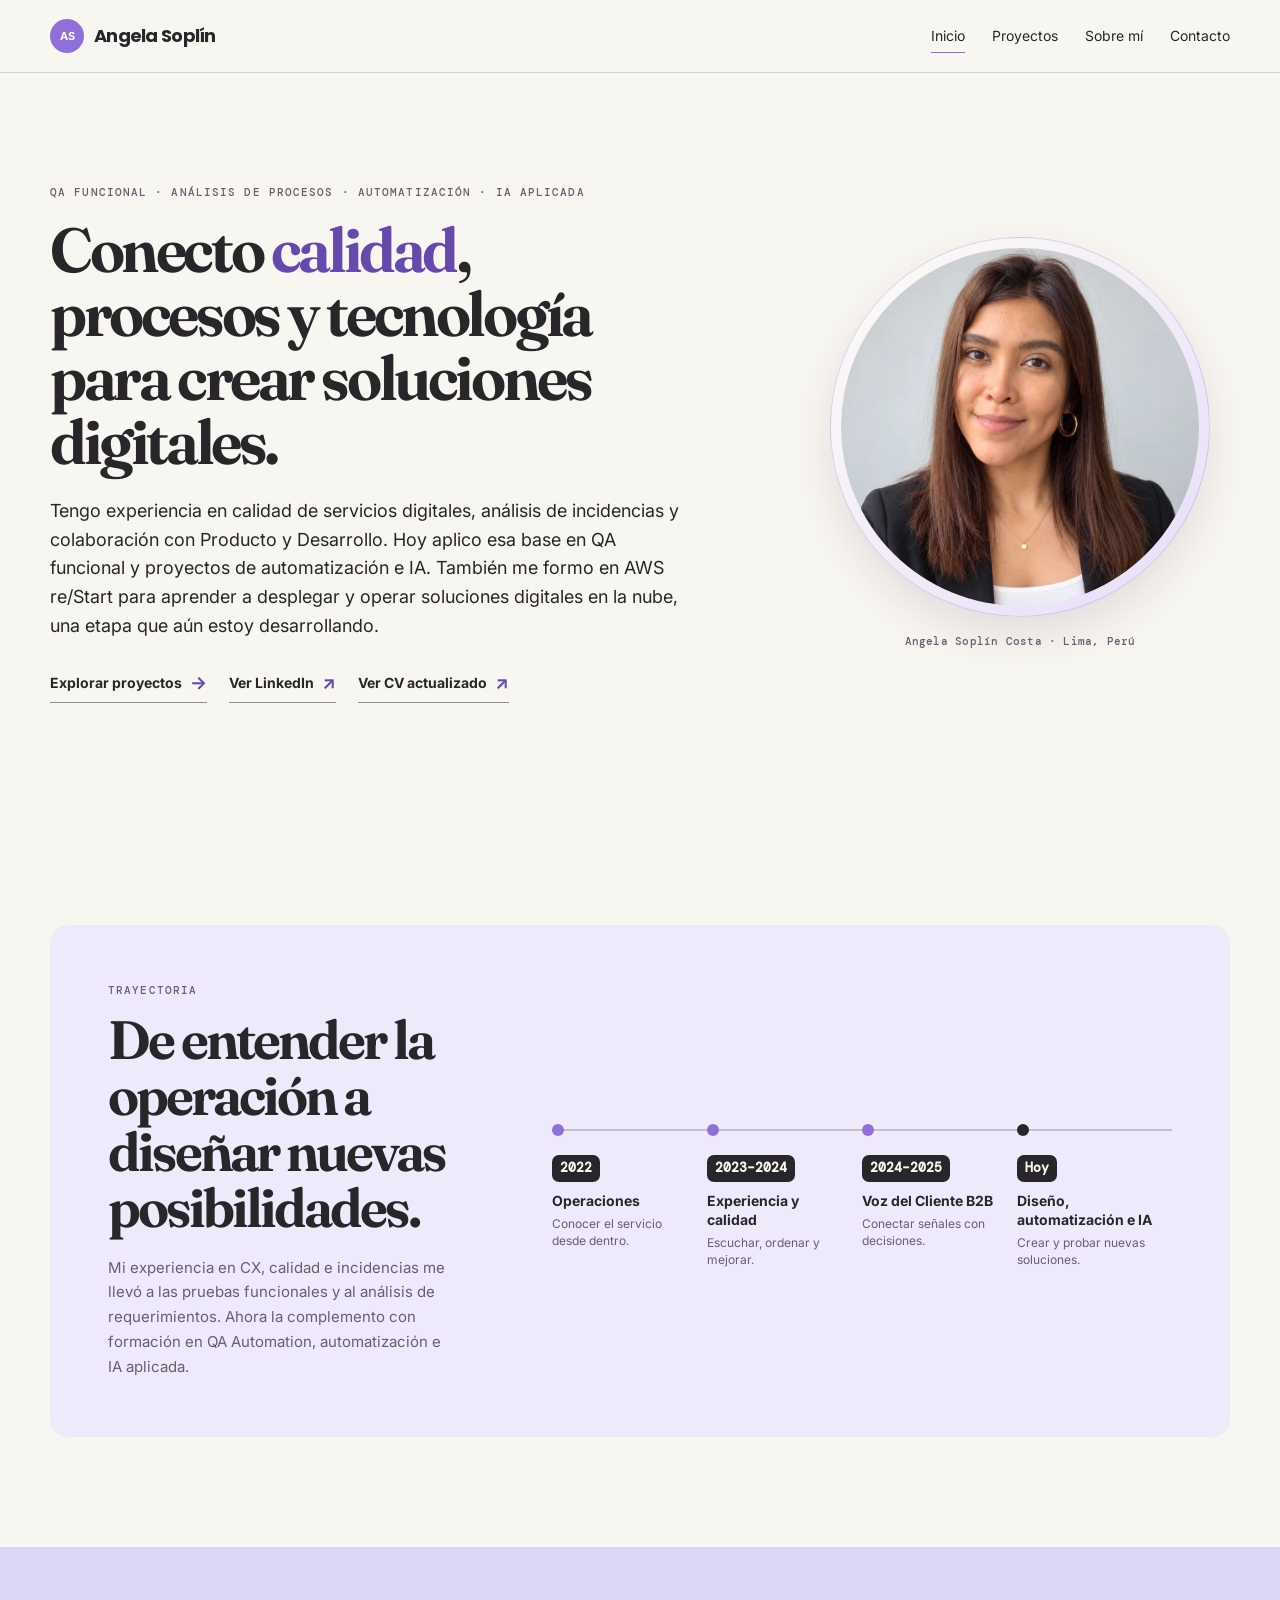
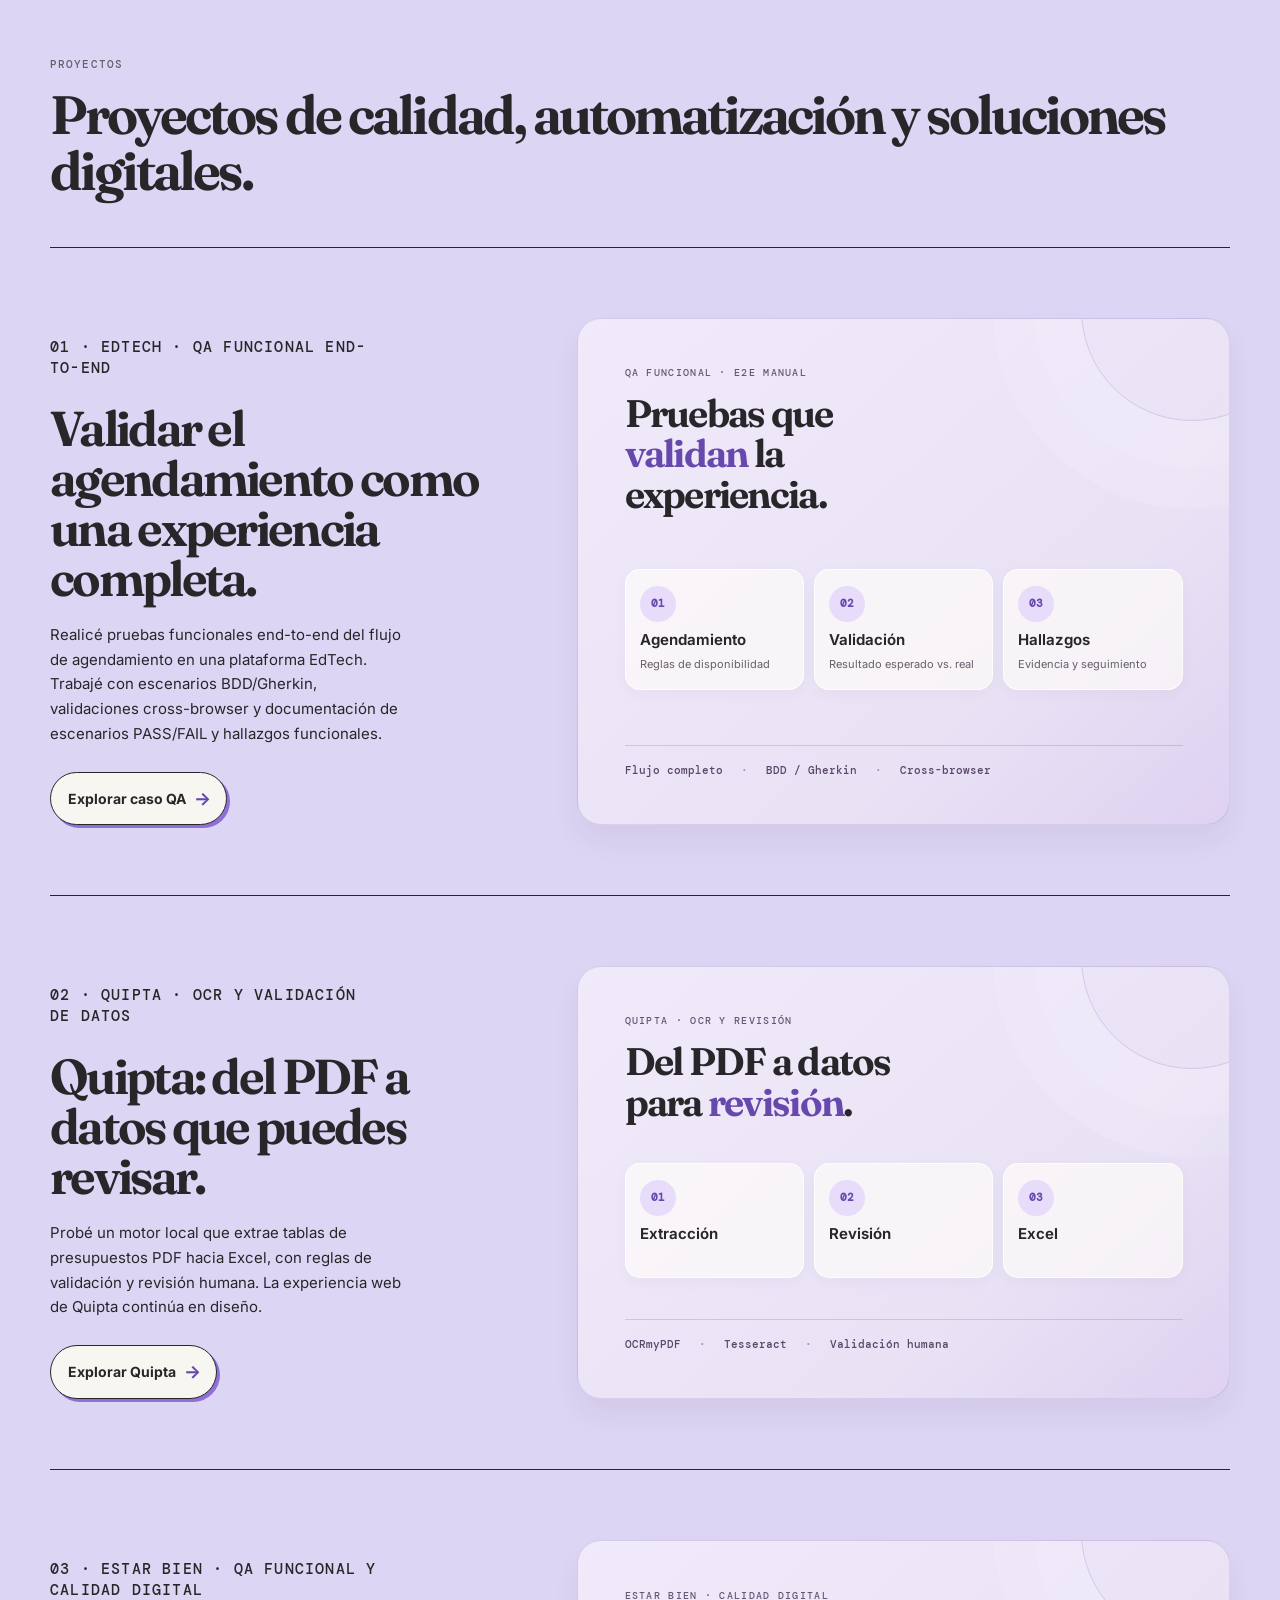
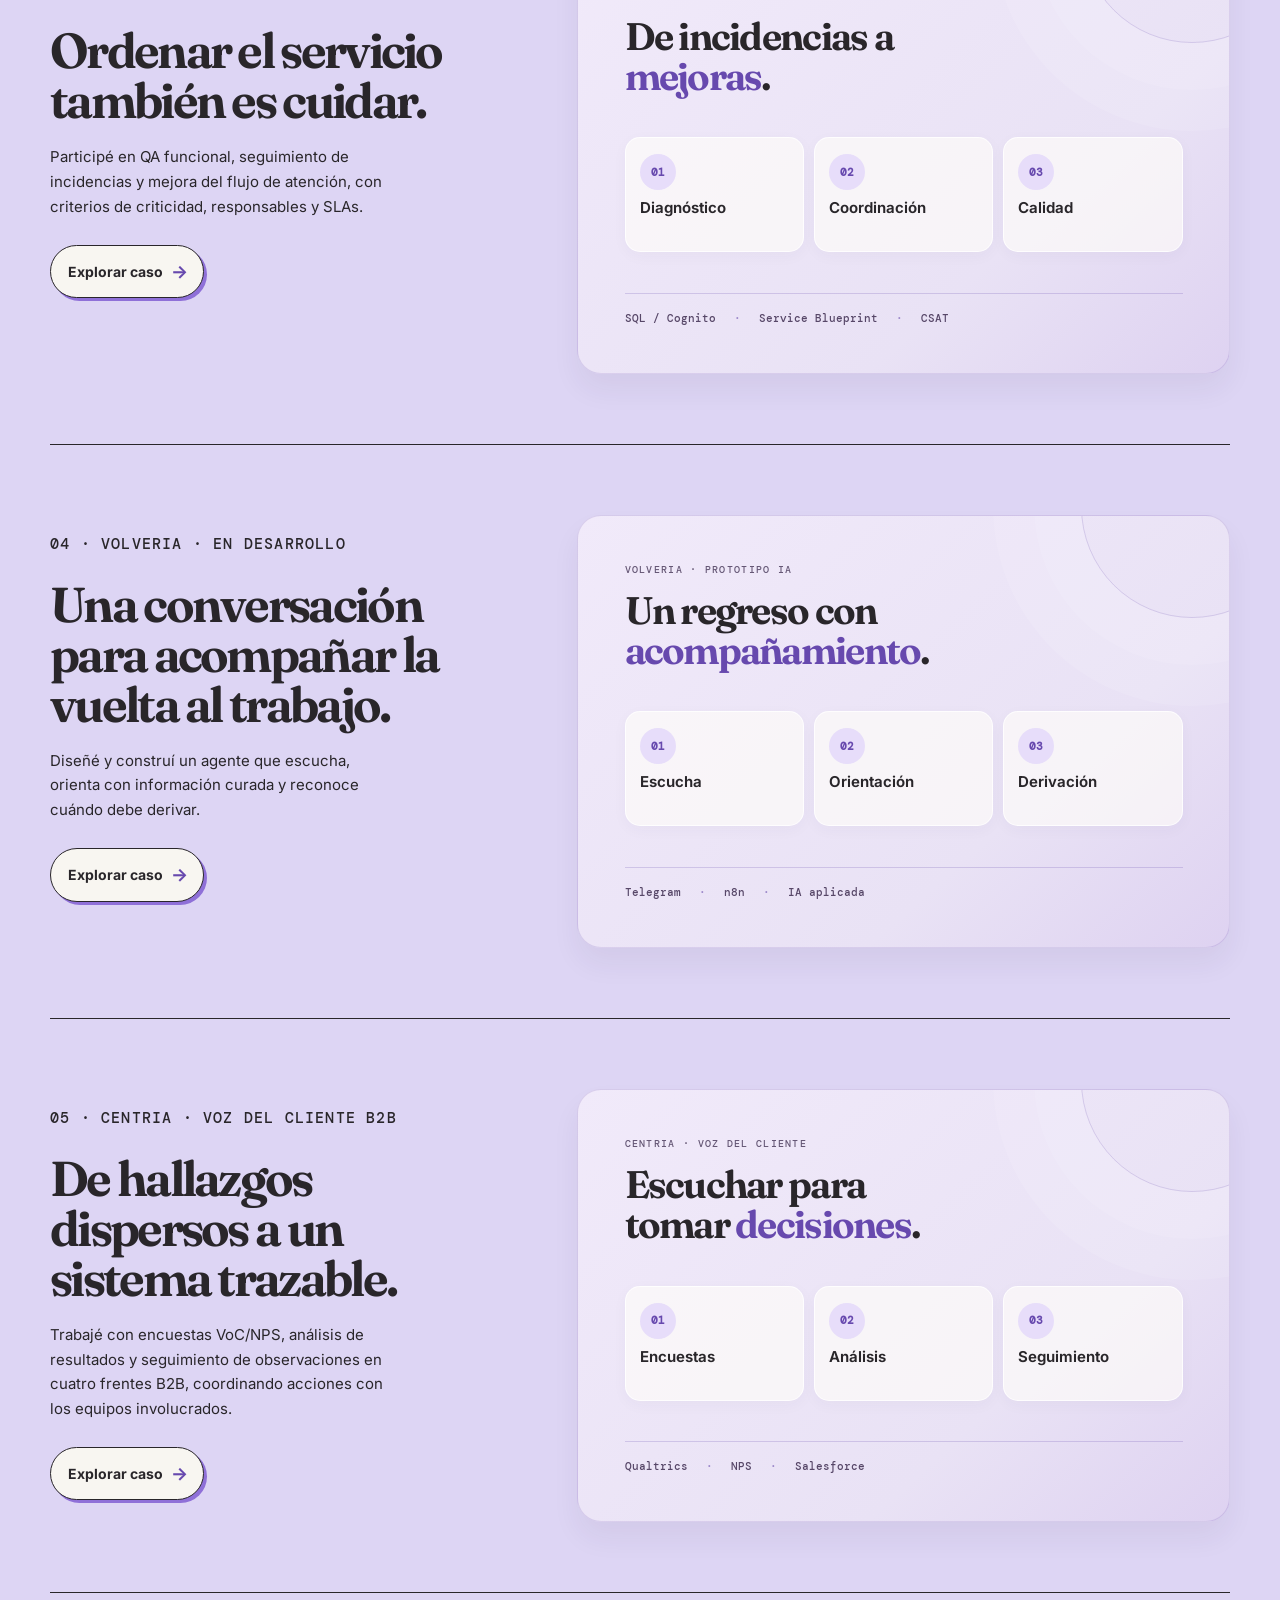
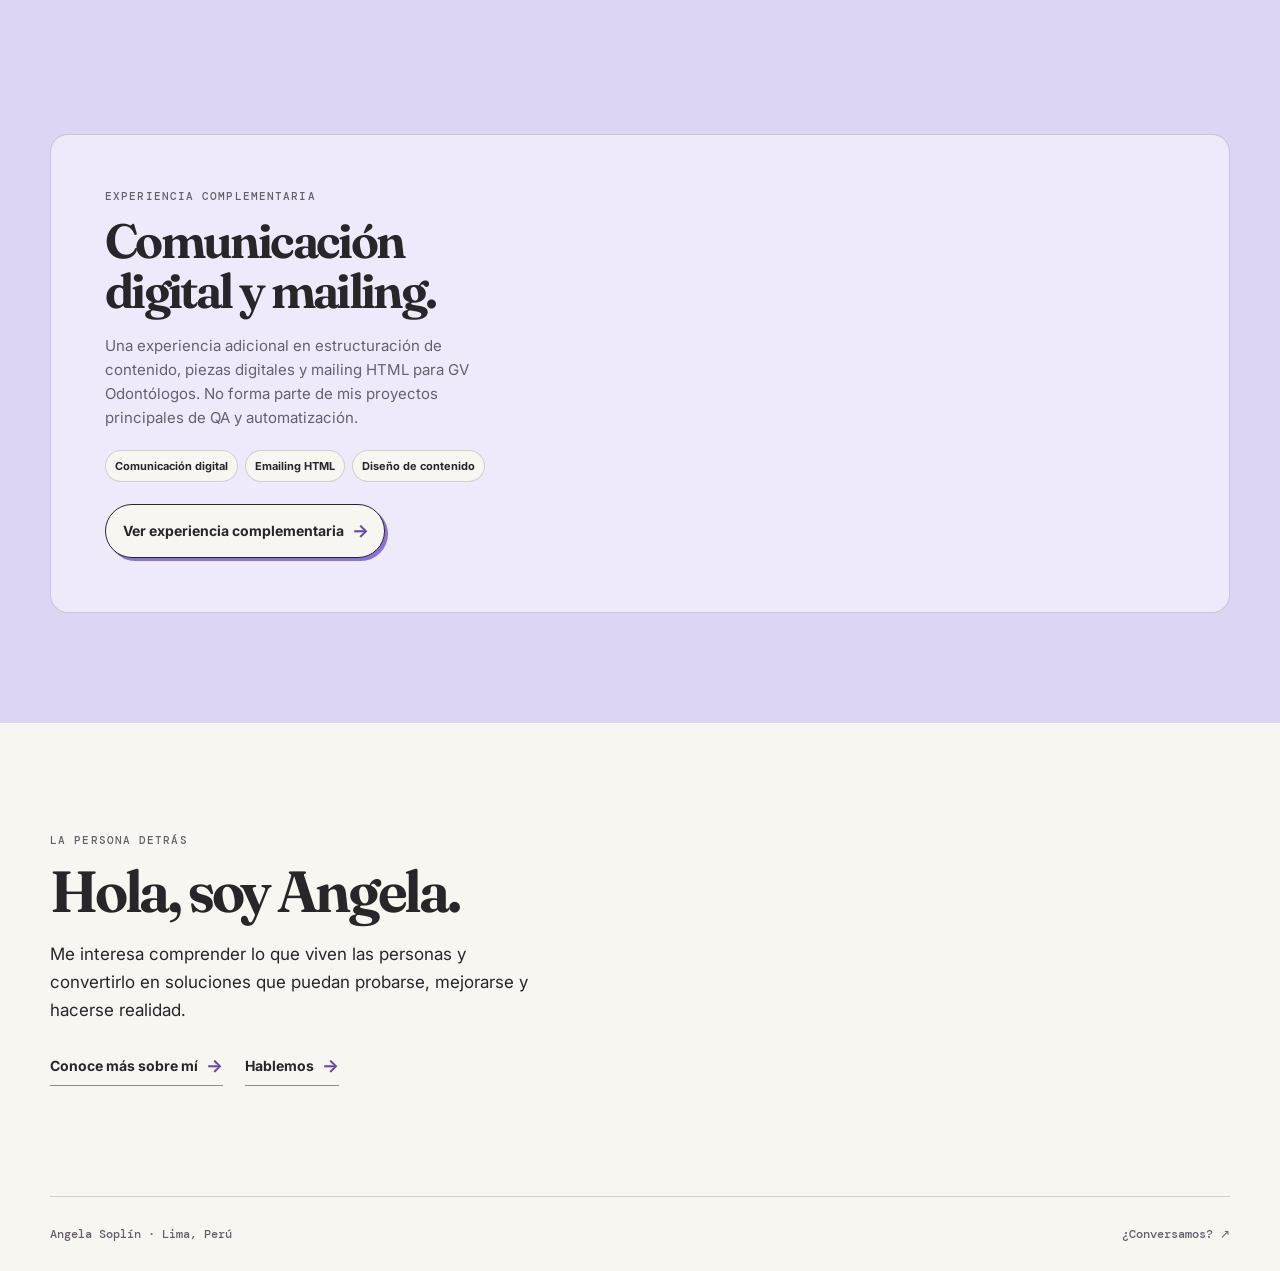
==== index.html @ 7308dd51 "Usar retrato aprobado en index.html" ====
<!doctype html>
<html lang="es">
  <head>
    <meta charset="utf-8" />
    <meta name="viewport" content="width=device-width, initial-scale=1" />
    <title>Angela Soplín — QA funcional, análisis y soluciones digitales</title>
    <meta
      name="description"
      content="Portafolio de Angela Soplín: QA funcional E2E, análisis de incidencias, automatización de procesos y proyectos de IA aplicada. Casos EdTech, OCR y calidad digital."
    />
    <link rel="icon" href="assets/favicon.svg" type="image/svg+xml" />
    <link rel="preconnect" href="https://fonts.googleapis.com" />
    <link rel="preconnect" href="https://fonts.gstatic.com" crossorigin />
    <link
      href="https://fonts.googleapis.com/css2?family=DM+Mono:wght@400;500&family=Fraunces:opsz,wght@9..144,600;9..144,700&family=Inter:wght@400;500;600;700&family=Poppins:wght@600;700&display=swap"
      rel="stylesheet"
    />
    <link rel="stylesheet" href="css/styles.css" />
  </head>
  <body>
    <a class="skip-link" href="#contenido">Saltar al contenido</a>

    <header class="site-header">
      <nav class="nav shell" aria-label="Navegación principal">
        <a class="brand" href="index.html" aria-label="Angela Soplín, inicio"
          ><i aria-hidden="true">AS</i>Angela Soplín</a
        >
        <div class="nav-links">
          <a class="active" href="index.html" aria-current="page">Inicio</a>
          <a href="#proyectos">Proyectos</a>
          <a href="sobre-mi.html">Sobre mí</a>
          <a href="contacto.html">Contacto</a>
        </div>
      </nav>
    </header>

    <main id="contenido">
      <section class="home-hero shell">
        <div>
          <p class="eyebrow">
            QA funcional · Análisis de procesos · Automatización · IA aplicada
          </p>
          <h1>
            Conecto <em>calidad</em>, procesos y tecnología para crear soluciones digitales.
          </h1>
          <p class="hero-copy">
            Tengo experiencia en calidad de servicios digitales, análisis de incidencias y colaboración con Producto y Desarrollo. Hoy aplico esa base en QA funcional y proyectos de automatización e IA. También me formo en AWS re/Start para aprender a desplegar y operar soluciones digitales en la nube, una etapa que aún estoy desarrollando.
          </p>
          <div class="hero-actions">
            <a class="editorial-link" href="#proyectos"
              >Explorar proyectos <span aria-hidden="true">→</span></a
            >
            <a
              class="editorial-link"
              href="https://www.linkedin.com/in/angela-soplin-costa/"
              target="_blank"
              rel="noopener"
              >Ver LinkedIn <span aria-hidden="true">↗</span></a>
            <a class="editorial-link" href="cv.html">Ver CV actualizado <span aria-hidden="true">↗</span></a
            >
          </div>
        </div>

        <aside class="home-portrait" aria-label="Retrato profesional de Angela">
          <div class="home-portrait-frame">
            <img src="assets/angela-home.webp" alt="Retrato profesional de Angela Soplín Costa" width="380" height="380" loading="eager" />
          </div>
          <span class="home-portrait-caption">Angela Soplín Costa · Lima, Perú</span>
        </aside>
      </section>

      <section class="trajectory" aria-labelledby="trayectoria-titulo">
        <div class="trajectory-panel shell">
          <div class="trajectory-copy">
            <p class="eyebrow">Trayectoria</p>
            <h2 class="section-title" id="trayectoria-titulo">
              De entender la operación a diseñar nuevas posibilidades.
            </h2>
            <p>
              Mi experiencia en CX, calidad e incidencias me llevó a las pruebas funcionales y al análisis de requerimientos. Ahora la complemento con formación en QA Automation, automatización e IA aplicada.
            </p>
          </div>

          <div class="timeline" aria-label="Evolución profesional de Angela">
            <div class="timeline-step">
              <b>2022</b><span>Operaciones</span
              ><small>Conocer el servicio desde dentro.</small>
            </div>
            <div class="timeline-step">
              <b>2023–2024</b><span>Experiencia y calidad</span
              ><small>Escuchar, ordenar y mejorar.</small>
            </div>
            <div class="timeline-step">
              <b>2024–2025</b><span>Voz del Cliente B2B</span
              ><small>Conectar señales con decisiones.</small>
            </div>
            <div class="timeline-step">
              <b>Hoy</b><span>Diseño, automatización e IA</span
              ><small>Crear y probar nuevas soluciones.</small>
            </div>
          </div>
        </div>
      </section>

      <section
        class="projects"
        id="proyectos"
        aria-labelledby="proyectos-titulo"
      >
        <div class="shell">
          <div class="projects-heading">
            <div>
              <p class="eyebrow">Proyectos</p>
              <h2 class="section-title" id="proyectos-titulo">
                Proyectos de calidad, automatización y soluciones digitales.
              </h2>
            </div>
          </div>

          <div class="project-list">
            <article class="project-chapter">
              <div class="project-copy">
                <p class="project-index">01 · EdTech · QA funcional end-to-end</p>
                <h3>Validar el agendamiento como una experiencia completa.</h3>
                <p>
                  Realicé pruebas funcionales end-to-end del flujo de agendamiento
                  en una plataforma EdTech. Trabajé con escenarios BDD/Gherkin,
                  validaciones cross-browser y documentación de escenarios
                  PASS/FAIL y hallazgos funcionales.
                </p>
                <a class="editorial-link case-cta" href="edtech-qa.html"
                  >Explorar caso QA <span aria-hidden="true">→</span></a
                >
              </div>
              <div class="project-visual qa-editorial" aria-label="Resumen del caso de pruebas funcionales manuales de agendamiento">
                <div class="qa-editorial-head"><span class="qa-editorial-kicker">QA FUNCIONAL · E2E MANUAL</span><h4>Pruebas que <em>validan</em> la experiencia.</h4></div>
                <div class="qa-editorial-stages">
                  <div><span class="qa-stage-icon" aria-hidden="true">01</span><strong>Agendamiento</strong><small>Reglas de disponibilidad</small></div>
                  <div><span class="qa-stage-icon" aria-hidden="true">02</span><strong>Validación</strong><small>Resultado esperado vs. real</small></div>
                  <div><span class="qa-stage-icon" aria-hidden="true">03</span><strong>Hallazgos</strong><small>Evidencia y seguimiento</small></div>
                </div>
                <div class="qa-editorial-footer"><span>Flujo completo</span><span>BDD / Gherkin</span><span>Cross-browser</span></div>
              </div>
            </article>
            <article class="project-chapter">
              <div class="project-copy">
                <p class="project-index">
                  02 · Quipta · OCR y validación de datos
                </p>
                <h3>Quipta: del PDF a datos que puedes revisar.</h3>
                <p>
                  Probé un motor local que extrae tablas de presupuestos PDF hacia Excel, con reglas de validación y revisión humana. La experiencia web de Quipta continúa en diseño.
                </p>
                <a class="editorial-link case-cta" href="ocr-presupuestos.html"
                  >Explorar Quipta <span aria-hidden="true">→</span></a
                >
              </div>
              <div class="project-visual qa-editorial brand-project-visual" aria-label="Resumen visual de quipta · ocr y revisión">
                <div class="qa-editorial-head"><span class="qa-editorial-kicker">QUIPTA · OCR Y REVISIÓN</span><h4>Del PDF a datos para <em>revisión</em>.</h4></div>
                <div class="qa-editorial-stages"><div><span class="qa-stage-icon" aria-hidden="true">01</span><strong>Extracción</strong></div><div><span class="qa-stage-icon" aria-hidden="true">02</span><strong>Revisión</strong></div><div><span class="qa-stage-icon" aria-hidden="true">03</span><strong>Excel</strong></div></div>
                <div class="qa-editorial-footer"><span>OCRmyPDF</span><span>Tesseract</span><span>Validación humana</span></div>
              </div>
            </article>

            <article class="project-chapter">
              <div class="project-copy">
                <p class="project-index">
                  03 · Estar Bien · QA funcional y calidad digital
                </p>
                <h3>Ordenar el servicio también es cuidar.</h3>
                <p>
                  Participé en QA funcional, seguimiento de incidencias y mejora del flujo de atención, con criterios de criticidad, responsables y SLAs.
                </p>
                <a class="editorial-link case-cta" href="estar-bien.html"
                  >Explorar caso <span aria-hidden="true">→</span></a
                >
              </div>
              <div class="project-visual qa-editorial brand-project-visual" aria-label="Resumen visual de estar bien · calidad digital">
                <div class="qa-editorial-head"><span class="qa-editorial-kicker">ESTAR BIEN · CALIDAD DIGITAL</span><h4>De incidencias a <em>mejoras</em>.</h4></div>
                <div class="qa-editorial-stages"><div><span class="qa-stage-icon" aria-hidden="true">01</span><strong>Diagnóstico</strong></div><div><span class="qa-stage-icon" aria-hidden="true">02</span><strong>Coordinación</strong></div><div><span class="qa-stage-icon" aria-hidden="true">03</span><strong>Calidad</strong></div></div>
                <div class="qa-editorial-footer"><span>SQL / Cognito</span><span>Service Blueprint</span><span>CSAT</span></div>
              </div>
            </article>

            <article class="project-chapter">
              <div class="project-copy">
                <p class="project-index">04 · VolverIA · En desarrollo</p>
                <h3>Una conversación para acompañar la vuelta al trabajo.</h3>
                <p>
                  Diseñé y construí un agente que escucha, orienta con
                  información curada y reconoce cuándo debe derivar.
                </p>
                <a class="editorial-link case-cta" href="volveria.html"
                  >Explorar caso <span aria-hidden="true">→</span></a
                >
              </div>
              <div class="project-visual qa-editorial brand-project-visual" aria-label="Resumen visual de volveria · prototipo ia">
                <div class="qa-editorial-head"><span class="qa-editorial-kicker">VOLVERIA · PROTOTIPO IA</span><h4>Un regreso con <em>acompañamiento</em>.</h4></div>
                <div class="qa-editorial-stages"><div><span class="qa-stage-icon" aria-hidden="true">01</span><strong>Escucha</strong></div><div><span class="qa-stage-icon" aria-hidden="true">02</span><strong>Orientación</strong></div><div><span class="qa-stage-icon" aria-hidden="true">03</span><strong>Derivación</strong></div></div>
                <div class="qa-editorial-footer"><span>Telegram</span><span>n8n</span><span>IA aplicada</span></div>
              </div>
            </article>

            <article class="project-chapter">
              <div class="project-copy">
                <p class="project-index">05 · Centria · Voz del Cliente B2B</p>
                <h3>De hallazgos dispersos a un sistema trazable.</h3>
                <p>
                  Trabajé con encuestas VoC/NPS, análisis de resultados y seguimiento de observaciones en cuatro frentes B2B, coordinando acciones con los equipos involucrados.
                </p>
                <a class="editorial-link case-cta" href="centria.html"
                  >Explorar caso <span aria-hidden="true">→</span></a
                >
              </div>
              <div class="project-visual qa-editorial brand-project-visual" aria-label="Resumen visual de centria · voz del cliente">
                <div class="qa-editorial-head"><span class="qa-editorial-kicker">CENTRIA · VOZ DEL CLIENTE</span><h4>Escuchar para tomar <em>decisiones</em>.</h4></div>
                <div class="qa-editorial-stages"><div><span class="qa-stage-icon" aria-hidden="true">01</span><strong>Encuestas</strong></div><div><span class="qa-stage-icon" aria-hidden="true">02</span><strong>Análisis</strong></div><div><span class="qa-stage-icon" aria-hidden="true">03</span><strong>Seguimiento</strong></div></div>
                <div class="qa-editorial-footer"><span>Qualtrics</span><span>NPS</span><span>Salesforce</span></div>
              </div>
            </article>
          </div>

          <section class="selected-work" aria-labelledby="piezas-titulo">
            <div class="selected-work-copy">
              <p class="eyebrow">Experiencia complementaria</p>
              <h2 class="section-title" id="piezas-titulo">Comunicación digital y mailing.</h2>
              <p>Una experiencia adicional en estructuración de contenido, piezas digitales y mailing HTML para GV Odontólogos. No forma parte de mis proyectos principales de QA y automatización.</p>
              <div class="selected-work-meta">
                <span>Comunicación digital</span><span>Emailing HTML</span><span>Diseño de contenido</span>
              </div>
              <a class="editorial-link case-cta" href="gv-odontologos.html">Ver experiencia complementaria <span aria-hidden="true">→</span></a>
            </div>
          </section>
        </div>
      </section>

      <section class="meet" aria-labelledby="conocer-titulo">
        <div class="meet-inner shell">
          <div>
            <p class="eyebrow">La persona detrás</p>
            <h2 id="conocer-titulo">Hola, soy Angela.</h2>
            <p class="meet-copy">
              Me interesa comprender lo que viven las personas y convertirlo en
              soluciones que puedan probarse, mejorarse y hacerse realidad.
            </p>
            <div class="meet-actions">
              <a class="editorial-link" href="sobre-mi.html"
                >Conoce más sobre mí <span aria-hidden="true">→</span></a
              >
              <a class="editorial-link" href="contacto.html"
                >Hablemos <span aria-hidden="true">→</span></a
              >
            </div>
          </div>
          
        </div>
      </section>
    </main>

    <footer class="home-footer shell">
      <p>Angela Soplín · Lima, Perú</p>
      <a href="contacto.html">¿Conversamos? ↗</a>
    </footer>
  </body>
</html>
---- css/styles.css ----
:root {
  --cream: #f8f6f1;
  --cream-deep: #eee9df;
  --lilac: #ddd5f4;
  --lilac-light: #eeeafb;
  --purple: #8f70d8;
  --purple-dark: #6749ae;
  --charcoal: #29262a;
  --muted: #675f6c;
  --line: rgba(41, 38, 42, 0.18);
  --white: #fffdf9;
  --max: 1180px;
  --radius: 18px;
}

* {
  box-sizing: border-box;
}
html {
  scroll-behavior: smooth;
}
body {
  margin: 0;
  background: var(--cream);
  color: var(--charcoal);
  font:
    16px/1.65 Inter,
    Arial,
    sans-serif;
  text-rendering: optimizeLegibility;
}
img,
svg {
  display: block;
  max-width: 100%;
}
a {
  color: inherit;
  text-decoration: none;
}
p {
  text-wrap: pretty;
}
.shell {
  width: min(var(--max), calc(100% - 48px));
  margin-inline: auto;
}
.skip-link {
  position: fixed;
  z-index: 100;
  top: 12px;
  left: 12px;
  padding: 10px 14px;
  border-radius: 10px;
  background: var(--charcoal);
  color: var(--cream);
  transform: translateY(-160%);
}
.skip-link:focus {
  transform: translateY(0);
}

.site-header {
  position: sticky;
  z-index: 30;
  top: 0;
  border-bottom: 1px solid var(--line);
  background: rgba(248, 246, 241, 0.92);
  backdrop-filter: blur(14px);
}
.nav {
  min-height: 72px;
  display: flex;
  align-items: center;
  justify-content: space-between;
  gap: 28px;
}
.brand {
  display: inline-flex;
  align-items: center;
  flex: 0 0 auto;
  font:
    700 18px/1 Poppins,
    sans-serif;
  letter-spacing: -0.04em;
}
.brand i {
  width: 34px;
  height: 34px;
  display: inline-grid;
  place-items: center;
  margin-right: 10px;
  border-radius: 50%;
  background: var(--purple);
  color: white;
  font:
    700 11px/1 Inter,
    sans-serif;
  font-style: normal;
  letter-spacing: 0;
}
.nav-links {
  display: flex;
  align-items: center;
  gap: 27px;
  font-size: 14px;
  white-space: nowrap;
}
.nav-links a {
  position: relative;
  padding-block: 5px;
}
.nav-links a::after {
  content: "";
  position: absolute;
  right: 0;
  bottom: 0;
  left: 0;
  height: 1px;
  background: var(--purple);
  transform: scaleX(0);
  transition: transform 180ms ease;
}
.nav-links a:hover::after,
.nav-links .active::after {
  transform: scaleX(1);
}

.eyebrow,
.mono-label {
  margin: 0;
  color: var(--muted);
  font:
    500 11px/1.4 "DM Mono",
    monospace;
  letter-spacing: 0.1em;
  text-transform: uppercase;
}
.editorial-link {
  width: max-content;
  display: inline-flex;
  align-items: center;
  gap: 8px;
  padding-bottom: 4px;
  border-bottom: 1px solid rgba(41, 38, 42, 0.5);
  font-size: 14px;
  font-weight: 700;
  transition: border-color 180ms ease;
}
.editorial-link span {
  color: var(--purple-dark);
  font-size: 18px;
  transition: transform 180ms ease;
}
.editorial-link:hover,
.editorial-link:focus-visible {
  border-color: var(--purple);
}
.editorial-link:hover span,
.editorial-link:focus-visible span {
  transform: translateX(4px);
}
.case-cta {
  min-height: 44px;
  padding: 11px 15px 11px 17px;
  border: 1px solid var(--charcoal);
  border-radius: 999px;
  background: var(--cream);
  box-shadow: 3px 3px 0 var(--purple);
  color: var(--charcoal);
  text-decoration: none;
  transition:
    background 180ms ease,
    color 180ms ease,
    box-shadow 180ms ease,
    transform 180ms ease;
}
.case-cta:hover,
.case-cta:focus-visible {
  border-color: var(--charcoal);
  background: var(--charcoal);
  color: var(--cream);
  box-shadow: 0 0 0 var(--purple);
  transform: translate(3px, 3px);
}
.case-cta:hover span,
.case-cta:focus-visible span {
  color: var(--lilac);
}

/* Home */
.home-hero {
  min-height: 680px;
  display: grid;
  grid-template-columns: minmax(0, 1.15fr) minmax(300px, 0.72fr);
  align-items: center;
  gap: clamp(42px, 7vw, 92px);
  padding-block: clamp(62px, 9vw, 112px);
}
.home-hero h1,
.section-title,
.meet h2,
.page-title,
.case-hero h1 {
  margin: 0;
  font-family: Fraunces, Georgia, serif;
  font-weight: 650;
  letter-spacing: -0.055em;
}
.home-hero h1 {
  max-width: 15ch;
  margin-top: 18px;
  font-size: clamp(40px, 5vw, 62px);
  line-height: 1.03;
}
.home-hero h1 em {
  color: var(--purple-dark);
  font-style: normal;
}
.hero-copy {
  max-width: 58ch;
  margin: 23px 0 27px;
  font-size: clamp(16px, 1.6vw, 18px);
  line-height: 1.6;
}
.hero-actions,
.meet-actions {
  display: flex;
  flex-wrap: wrap;
  gap: 22px;
}
.hero-guide {
  position: relative;
  min-height: 390px;
  display: grid;
  align-content: end;
  justify-items: center;
  padding: 28px 24px 20px;
  background: transparent;
  overflow: visible;
}
.hero-guide video,
.guide-poster {
  width: min(100%, 330px);
  aspect-ratio: 1;
  object-fit: contain;
  filter: drop-shadow(0 16px 20px rgba(41, 38, 42, 0.12));
}
.guide-poster {
  display: none;
}
.guide-bubble {
  position: absolute;
  z-index: 2;
  top: 24px;
  right: 22px;
  max-width: 210px;
  padding: 14px 17px;
  border-radius: 16px 16px 5px 16px;
  border: 1px solid rgba(103, 73, 174, 0.16);
  background: var(--lilac-light);
  box-shadow: 0 10px 24px rgba(41, 38, 42, 0.1);
}
.guide-bubble span,
.guide-bubble strong {
  display: block;
}
.guide-bubble span {
  margin-bottom: 5px;
  color: var(--muted);
  font:
    500 9px/1.4 "DM Mono",
    monospace;
  letter-spacing: 0.05em;
  text-transform: uppercase;
}
.guide-bubble strong {
  font:
    650 20px/1.15 Fraunces,
    Georgia,
    serif;
  letter-spacing: -0.03em;
}
.hero-guide small {
  position: relative;
  z-index: 2;
  margin-top: -12px;
  color: var(--muted);
  font:
    500 10px/1.4 "DM Mono",
    monospace;
}

.trajectory {
  padding-block: clamp(70px, 9vw, 110px);
}
.trajectory-panel {
  display: grid;
  grid-template-columns: 0.8fr 1.4fr;
  gap: clamp(42px, 7vw, 92px);
  padding: clamp(32px, 5vw, 58px);
  border-radius: var(--radius);
  background: var(--lilac-light);
}
.section-title {
  margin-top: 14px;
  font-size: clamp(35px, 4.5vw, 54px);
  line-height: 1.04;
}
.trajectory-copy p:last-child {
  max-width: 44ch;
  margin: 19px 0 0;
  color: var(--muted);
  font-size: 15px;
}
.timeline {
  align-self: center;
  display: grid;
  grid-template-columns: repeat(4, 1fr);
  padding-top: 36px;
}
.timeline-step {
  position: relative;
  min-height: 112px;
  padding: 24px 14px 0 0;
  border-top: 2px solid rgba(41, 38, 42, 0.22);
}
.timeline-step::before {
  content: "";
  position: absolute;
  top: -7px;
  left: 0;
  width: 12px;
  height: 12px;
  border-radius: 50%;
  background: var(--purple);
}
.timeline-step:last-child::before {
  background: var(--charcoal);
}
.timeline-step b,
.timeline-step span,
.timeline-step small {
  display: block;
}
.timeline-step b {
  width: max-content;
  padding: 5px 8px;
  border-radius: 7px;
  background: var(--charcoal);
  color: var(--cream);
  font:
    600 13px/1.3 "DM Mono",
    monospace;
}
.timeline-step span {
  max-width: 17ch;
  margin-top: 10px;
  font-size: 14px;
  font-weight: 700;
  line-height: 1.35;
}
.timeline-step small {
  max-width: 18ch;
  margin-top: 5px;
  color: var(--muted);
  font-size: 12px;
  line-height: 1.4;
}

.projects {
  padding-block: clamp(76px, 9vw, 110px);
  background: var(--lilac);
}
.projects-heading {
  margin-bottom: 48px;
}
.project-list {
  border-top: 1px solid var(--charcoal);
}
.project-chapter {
  display: grid;
  grid-template-columns: minmax(0, 0.82fr) minmax(360px, 1.18fr);
  gap: clamp(36px, 6vw, 74px);
  padding-block: clamp(42px, 6vw, 70px);
  border-bottom: 1px solid var(--charcoal);
}
.project-index {
  margin-bottom: 24px;
  font:
    500 11px/1.4 "DM Mono",
    monospace;
  letter-spacing: 0.08em;
  text-transform: uppercase;
}
.project-copy h3 {
  max-width: 16ch;
  margin: 0;
  font:
    650 clamp(32px, 4vw, 49px) / 1.02 Fraunces,
    Georgia,
    serif;
  letter-spacing: -0.055em;
}
.project-copy > p {
  max-width: 39ch;
  margin: 19px 0 25px;
  font-size: 15px;
}
.project-visual {
  min-height: 310px;
  display: flex;
  flex-direction: column;
  justify-content: center;
  padding: clamp(24px, 4vw, 42px);
  border: 1px solid rgba(41, 38, 42, 0.3);
  border-radius: var(--radius);
  background: rgba(248, 246, 241, 0.35);
  overflow: hidden;
}
.selected-work {
  display: grid;
  grid-template-columns: minmax(0, 0.85fr) minmax(0, 1.15fr);
  align-items: center;
  gap: clamp(32px, 6vw, 78px);
  margin-top: clamp(72px, 11vw, 142px);
  padding: clamp(28px, 5vw, 54px);
  border: 1px solid var(--line);
  border-radius: var(--radius);
  background: var(--lilac-light);
}
.selected-work-copy .section-title {
  max-width: 14ch;
  margin: 12px 0 18px;
  font-size: clamp(31px, 4vw, 48px);
  line-height: 1.04;
}
.selected-work-copy > p:not(.eyebrow) {
  max-width: 43ch;
  margin: 0;
  color: var(--muted);
  font-size: 15px;
  line-height: 1.6;
}
.selected-work-meta {
  display: flex;
  flex-wrap: wrap;
  gap: 7px;
  margin-top: 20px;
}
.selected-work-meta span {
  padding: 6px 9px;
  border: 1px solid rgba(41, 38, 42, 0.18);
  border-radius: 999px;
  background: var(--cream);
  font-size: 11px;
  font-weight: 700;
}
.selected-work-copy .selected-work-note {
  margin-top: 18px;
  color: var(--charcoal);
  font-size: 12px;
  font-weight: 650;
}
.selected-work-copy .case-cta {
  margin-top: 22px;
}
.campaign-visuals {
  display: flex;
  align-items: end;
  justify-content: center;
  gap: clamp(12px, 2vw, 28px);
}
.campaign-piece {
  margin: 0;
}
.campaign-piece img {
  width: 100%;
  border: 5px solid var(--white);
  border-radius: 18px;
  box-shadow: 0 20px 42px rgba(41, 38, 42, 0.16);
}
.campaign-piece-story {
  width: min(39%, 250px);
  transform: rotate(-3deg) translateY(-12px);
}
.selected-work .campaign-piece-story {
  width: min(62%, 330px);
  transform: rotate(2.5deg);
}
.campaign-piece-email {
  width: min(35%, 228px);
  transform: rotate(3deg);
}
.campaign-piece figcaption {
  margin-top: 10px;
  color: var(--muted);
  font: 600 10px/1.2 "DM Mono", monospace;
  letter-spacing: 0.05em;
  text-align: center;
  text-transform: uppercase;
}
.visual-label {
  margin-bottom: 24px;
  color: var(--muted);
  font:
    500 10px/1.4 "DM Mono",
    monospace;
  letter-spacing: 0.08em;
  text-transform: uppercase;
}
.centria-preview {
  background: rgba(248, 246, 241, 0.5);
}
.matrix-preview {
  display: grid;
  gap: 17px;
}
.matrix-sheet {
  display: grid;
  grid-template-columns: repeat(4, 1fr);
  gap: 8px;
  padding: 22px;
  border-radius: 15px;
  background: var(--white);
  box-shadow: 0 14px 28px rgba(41, 38, 42, 0.12);
  transform: rotate(1.2deg);
}
.matrix-sheet b,
.matrix-sheet small {
  grid-column: 1 / -1;
}
.matrix-sheet b {
  font:
    650 20px/1.1 Fraunces,
    Georgia,
    serif;
}
.matrix-sheet small {
  margin-bottom: 8px;
  color: var(--muted);
  font:
    500 10px/1.4 "DM Mono",
    monospace;
}
.matrix-sheet span {
  height: 42px;
  border-radius: 9px;
  background: var(--lilac-light);
  border-top: 5px solid var(--purple-dark);
}
.matrix-sheet span:nth-of-type(2) {
  border-color: var(--purple);
}
.matrix-sheet span:nth-of-type(3) {
  border-color: #b8a7e6;
}
.matrix-sheet span:nth-of-type(4) {
  border-color: var(--charcoal);
}
.result-badges {
  display: flex;
  flex-wrap: wrap;
  gap: 10px;
}
.result-badges strong {
  padding: 9px 12px;
  border-radius: 10px;
  background: var(--charcoal);
  color: white;
  font-size: 11px;
  line-height: 1.35;
}
.result-badges strong:last-child {
  background: var(--purple-dark);
}
.result-badges b {
  margin-right: 4px;
  font-size: 15px;
}
.trace-flow {
  display: grid;
  grid-template-columns: repeat(4, 1fr);
  align-items: stretch;
}
.trace-flow div {
  position: relative;
  min-height: 112px;
  padding: 16px 24px 14px 14px;
  border: 1px solid var(--charcoal);
  border-right: 0;
  border-radius: 14px 0 0 14px;
  background: var(--cream);
  font-size: 12px;
  font-weight: 700;
  line-height: 1.35;
}
.trace-flow div::after {
  content: "→";
  position: absolute;
  z-index: 1;
  top: 42%;
  right: -10px;
  color: var(--purple-dark);
  font-size: 18px;
}
.trace-flow div:last-child {
  border-right: 1px solid var(--charcoal);
  border-radius: 0 14px 14px 0;
  background: var(--charcoal);
  color: var(--cream);
}
.trace-flow div:last-child::after {
  content: "";
}
.prototype-flow div {
  display: flex;
  flex-direction: column;
  gap: 7px;
  min-height: 158px;
  padding: 18px 26px 18px 18px;
}
.prototype-flow .flow-icon {
  display: grid;
  width: 28px;
  height: 28px;
  place-items: center;
  border-radius: 50%;
  background: var(--lilac);
  color: var(--charcoal);
  font: 700 9px/1 "DM Mono", monospace;
}
.prototype-flow strong {
  font-size: 16px;
  line-height: 1.1;
}
.prototype-flow small {
  max-width: 19ch;
  color: var(--muted);
  font-size: 11px;
  font-weight: 500;
  line-height: 1.4;
}
.prototype-flow div:last-child .flow-icon {
  background: var(--purple);
  color: var(--cream);
}
.prototype-flow div:last-child small {
  color: rgba(248, 246, 241, 0.75);
}
.before-after {
  display: grid;
  grid-template-columns: 1fr 54px 1fr;
  align-items: center;
  gap: 10px;
}
.process-card {
  min-height: 180px;
  padding: 20px;
  border-radius: 15px;
  background: var(--cream);
  color: var(--charcoal);
  transform: rotate(-1.2deg);
}
.process-card.after {
  background: var(--charcoal);
  color: var(--cream);
  transform: rotate(1.2deg);
}
.process-card b,
.process-card span {
  display: block;
}
.process-card b {
  margin-bottom: 14px;
  font:
    650 21px/1.1 Fraunces,
    Georgia,
    serif;
}
.process-card span {
  padding-block: 6px;
  border-bottom: 1px solid currentColor;
  font-size: 12px;
  opacity: 0.82;
}
.process-arrow {
  color: var(--purple-dark);
  font-size: 32px;
  text-align: center;
}
.service-preview .process-card {
  min-height: 225px;
}
.service-preview .process-card > small {
  display: block;
  margin-bottom: 11px;
  color: var(--muted);
  font:
    500 9px/1.3 "DM Mono",
    monospace;
  letter-spacing: 0.06em;
  text-transform: uppercase;
}
.service-preview .process-card svg {
  width: 100%;
  margin-block: 15px 6px;
}
.service-preview .process-card svg path {
  fill: none;
  stroke: #9f7f89;
  stroke-width: 3;
  stroke-linecap: round;
}
.service-preview .process-card.after {
  background: var(--charcoal);
}
.service-preview .process-card.after > small {
  color: var(--lilac);
}
.process-steps {
  display: flex;
  gap: 6px;
  margin-block: 14px 19px;
}
.process-steps span {
  flex: 1;
  padding: 7px 4px;
  border: 0;
  border-radius: 7px;
  background: var(--lilac);
  color: var(--charcoal);
  font-size: 9px;
  font-weight: 700;
  text-align: center;
}
.mini-results {
  display: flex;
  gap: 24px;
}
.mini-results strong {
  font:
    650 27px/1 Fraunces,
    Georgia,
    serif;
}
.mini-results small {
  display: block;
  margin-top: 5px;
  color: var(--lilac);
  font:
    500 9px/1.2 "DM Mono",
    monospace;
  text-transform: uppercase;
}
.chat-preview {
  display: grid;
  gap: 12px;
  max-width: 500px;
}
.chat-preview p {
  width: 78%;
  margin: 0;
  padding: 14px 17px;
  border-radius: 14px 14px 14px 4px;
  background: var(--cream);
  font-size: 13px;
  line-height: 1.45;
}
.chat-preview p:nth-child(2) {
  justify-self: end;
  border-radius: 14px 14px 4px 14px;
  background: var(--charcoal);
  color: var(--cream);
}
.chat-preview p:nth-child(3) {
  background: var(--purple-dark);
  color: white;
}
.volveria-preview {
  background: linear-gradient(135deg, var(--purple-dark), #9b82dd);
}
.volveria-preview .visual-label {
  color: white;
}
.volveria-visual {
  display: grid;
  grid-template-columns: 0.7fr 1.3fr;
  align-items: center;
  gap: 25px;
}
.avatar-orbit {
  aspect-ratio: 1;
  display: grid;
  place-items: center;
  padding: 17px;
  border: 2px solid rgba(255, 255, 255, 0.62);
  border-radius: 50%;
  background: rgba(248, 246, 241, 0.78);
  box-shadow: inset 0 0 0 12px rgba(221, 213, 244, 0.55);
}
.avatar-orbit img {
  width: 100%;
  aspect-ratio: 1;
  border-radius: 50%;
  object-fit: cover;
}
.volveria-preview .chat-preview p {
  width: 100%;
}
.volveria-preview .chat-preview p:nth-child(2) {
  width: 82%;
  background: var(--lilac-light);
  color: var(--charcoal);
}
.volveria-preview .chat-preview small {
  color: white;
  font:
    500 9px/1.4 "DM Mono",
    monospace;
  letter-spacing: 0.04em;
}

.meet {
  padding-block: clamp(76px, 9vw, 110px);
}
.meet-inner {
  display: grid;
  grid-template-columns: 1fr 0.7fr;
  align-items: center;
  gap: clamp(48px, 8vw, 100px);
}
.meet h2 {
  margin: 14px 0 18px;
  font-size: clamp(38px, 5vw, 58px);
  line-height: 1.03;
}
.meet-copy {
  max-width: 46ch;
  margin: 0 0 27px;
  font-size: 17px;
}
.meet-photo {
  width: min(100%, 390px);
  margin: 0;
  justify-self: end;
}
.meet-photo img {
  width: 100%;
  aspect-ratio: 4 / 4.3;
  border-radius: var(--radius);
  object-fit: cover;
  object-position: center 20%;
  filter: saturate(0.88);
}
.meet-photo figcaption {
  margin-top: 10px;
  color: var(--muted);
  font:
    500 10px/1.5 "DM Mono",
    monospace;
}
.photo-placeholder {
  min-height: 310px;
  display: grid;
  place-items: center;
  padding: 32px;
  border: 1px dashed var(--purple);
  border-radius: var(--radius);
  background: var(--lilac-light);
  color: var(--muted);
  font:
    500 11px/1.5 "DM Mono",
    monospace;
  text-align: center;
}
.home-footer,
.footer-bottom {
  display: flex;
  justify-content: space-between;
  gap: 24px;
  padding-block: 28px;
  border-top: 1px solid var(--line);
  color: var(--muted);
  font:
    500 12px/1.5 "DM Mono",
    monospace;
}
.home-footer p,
.footer-bottom p {
  margin: 0;
}

/* Case studies */
.case-main {
  padding-bottom: 40px;
}
.case-hero {
  padding-block: clamp(38px, 6vw, 72px);
}
.case-hero-inner {
  display: grid;
  grid-template-columns: 1.06fr 0.94fr;
  min-height: 510px;
  border-radius: var(--radius);
  background: var(--lilac);
  overflow: hidden;
}
.case-hero-copy {
  align-self: end;
  padding: clamp(34px, 6vw, 70px);
}
.case-hero .eyebrow {
  color: var(--purple-dark);
}
.case-hero h1 {
  max-width: 13ch;
  margin: 14px 0 18px;
  font-size: clamp(43px, 5.5vw, 68px);
  line-height: 0.99;
}
.case-hero-copy > p:not(.eyebrow) {
  max-width: 48ch;
  margin: 0 0 22px;
  font-size: 17px;
}
.case-meta {
  display: flex;
  flex-wrap: wrap;
  gap: 9px;
}
.case-meta span {
  padding: 6px 9px;
  border: 1px solid rgba(41, 38, 42, 0.35);
  border-radius: 8px;
  font:
    500 10px/1.35 "DM Mono",
    monospace;
}
.case-cover {
  display: grid;
  place-items: center;
  padding: clamp(28px, 5vw, 56px);
  background: var(--charcoal);
  color: var(--cream);
}
.gv-case-hero .case-hero-inner {
  background: linear-gradient(135deg, var(--lilac), var(--cream));
}
.gv-case-cover {
  display: grid;
  align-content: center;
  gap: 22px;
  padding: clamp(25px, 4vw, 44px);
  background: var(--charcoal);
}
.gv-case-cover .visual-label {
  margin: 0;
  color: var(--lilac);
}
.gv-hero-composition {
  display: grid;
  grid-template-columns: 1fr auto 1fr auto 1fr;
  align-items: center;
  gap: 8px;
}
.gv-hero-composition > div {
  display: grid;
  min-height: 145px;
  align-content: center;
  gap: 8px;
  padding: 14px 12px;
  border-radius: 12px;
  background: var(--cream);
  color: var(--charcoal);
}
.gv-hero-composition > div:nth-of-type(2) { background: var(--lilac); }
.gv-hero-composition small {
  color: var(--purple-dark);
  font: 500 8px/1 "DM Mono", monospace;
  letter-spacing: .06em;
  text-transform: uppercase;
}
.gv-hero-composition b { font: 650 17px/1.05 Fraunces, Georgia, serif; }
.gv-hero-composition span { color: var(--muted); font-size: 9px; line-height: 1.35; }
.gv-hero-composition i { color: var(--lilac); font-size: 19px; font-style: normal; }
.gv-hero-note { margin: 0; color: rgba(248,246,241,.68); font-size: 10px; line-height: 1.45; }
}
.cover-diagram {
  width: min(100%, 430px);
}
.cover-diagram .visual-label {
  color: var(--lilac);
}
.cover-diagram .trace-flow {
  grid-template-columns: 1fr;
  gap: 8px;
}
.cover-diagram .trace-flow div {
  min-height: 58px;
  border: 1px solid rgba(248, 246, 241, 0.55);
  border-radius: 12px;
  background: transparent;
  color: var(--cream);
}
.cover-diagram .trace-flow div::after {
  content: "↓";
  top: auto;
  right: 18px;
  bottom: -18px;
  color: var(--lilac);
}
.cover-diagram .trace-flow div:last-child {
  background: var(--lilac);
  color: var(--charcoal);
}
.centria-system {
  width: min(100%, 430px);
}
.centria-system .visual-label {
  color: var(--lilac);
}
.signal-note {
  display: flex;
  align-items: center;
  gap: 16px;
  width: min(88%, 340px);
  padding: 15px 18px;
  border-radius: 18px 18px 18px 5px;
  background: var(--cream);
  color: var(--charcoal);
  transform: rotate(-1.5deg);
  box-shadow: 0 13px 26px rgba(0, 0, 0, 0.2);
}
.signal-note > span {
  color: var(--purple-dark);
  font: 700 42px/0.8 Fraunces, Georgia, serif;
}
.signal-note small,
.tracking-sheet small {
  display: block;
  margin-bottom: 3px;
  color: var(--muted);
  font: 500 9px/1.3 "DM Mono", monospace;
  letter-spacing: 0.07em;
  text-transform: uppercase;
}
.signal-note strong {
  font-size: 13px;
}
.system-arrow {
  width: 88%;
  padding: 5px 0 3px;
  color: var(--lilac);
  font-size: 24px;
  text-align: center;
}
.tracking-sheet {
  position: relative;
  padding: 20px;
  border-radius: 16px;
  background: white;
  color: var(--charcoal);
  transform: rotate(1deg);
  box-shadow: 0 18px 34px rgba(0, 0, 0, 0.24);
}
.tracking-sheet::before {
  content: "";
  position: absolute;
  top: -8px;
  left: 50%;
  width: 76px;
  height: 18px;
  border-radius: 5px;
  background: var(--purple);
  transform: translateX(-50%);
}
.tracking-sheet-head {
  display: flex;
  align-items: center;
  gap: 11px;
  margin-bottom: 16px;
}
.tracking-sheet-head > span {
  display: grid;
  width: 34px;
  height: 34px;
  place-items: center;
  border-radius: 50%;
  background: var(--lilac-light);
  color: var(--purple-dark);
  font-weight: 800;
}
.tracking-sheet-head strong {
  display: block;
  font: 650 16px/1.1 Fraunces, Georgia, serif;
}
.tracking-fields {
  display: grid;
  grid-template-columns: repeat(4, 1fr);
  gap: 6px;
}
.tracking-fields span {
  min-height: 58px;
  padding: 9px 7px;
  border-top: 4px solid var(--purple-dark);
  border-radius: 7px;
  background: var(--lilac-light);
  font-size: 9px;
  font-weight: 700;
  line-height: 1.25;
}
.tracking-fields span:nth-child(2) {
  border-color: var(--purple);
}
.tracking-fields span:nth-child(3) {
  border-color: #b8a7e6;
}
.tracking-fields span:nth-child(4) {
  border-color: var(--charcoal);
}
.system-outcome {
  display: flex;
  flex-wrap: wrap;
  gap: 8px;
  margin-top: 20px;
}
.system-outcome span {
  flex: 1 1 150px;
  padding: 9px 11px;
  border: 1px solid rgba(248, 246, 241, 0.45);
  border-radius: 9px;
  color: var(--cream);
  font-size: 10px;
  line-height: 1.35;
}
.system-outcome b {
  display: block;
  color: var(--lilac);
  font-size: 18px;
}
.care-system,
.volveria-system {
  width: min(100%, 430px);
}
.care-system .visual-label {
  color: var(--lilac);
}
.care-sources {
  display: grid;
  grid-template-columns: repeat(4, 1fr);
  gap: 7px;
}
.care-sources span {
  display: grid;
  min-height: 58px;
  place-items: center;
  padding: 8px 5px;
  border: 1px solid rgba(248, 246, 241, 0.48);
  border-radius: 11px;
  color: var(--cream);
  font-size: 9px;
  font-weight: 700;
  text-align: center;
}
.triage-card {
  padding: 19px;
  border-radius: 16px;
  background: var(--cream);
  color: var(--charcoal);
  box-shadow: 0 16px 30px rgba(0, 0, 0, 0.2);
}
.triage-card small,
.volveria-identity small {
  display: block;
  margin-bottom: 4px;
  color: var(--muted);
  font: 500 9px/1.3 "DM Mono", monospace;
  letter-spacing: 0.07em;
  text-transform: uppercase;
}
.triage-card strong {
  display: block;
  margin-bottom: 14px;
  font: 650 20px/1.1 Fraunces, Georgia, serif;
}
.triage-card > div {
  display: grid;
  grid-template-columns: repeat(3, 1fr);
  gap: 6px;
}
.triage-card span {
  padding: 8px 5px;
  border-radius: 7px;
  background: var(--lilac-light);
  color: var(--purple-dark);
  font-size: 9px;
  font-weight: 700;
  text-align: center;
}
.care-response {
  display: grid;
  grid-template-columns: repeat(3, 1fr);
  gap: 7px;
  margin-top: 12px;
}
.care-response span {
  padding: 10px 7px;
  border-radius: 9px;
  background: var(--lilac);
  color: var(--charcoal);
  font-size: 9px;
  font-weight: 700;
  text-align: center;
}
.care-response b {
  margin-right: 3px;
  color: var(--purple-dark);
}
.volveria-cover {
  background: var(--charcoal);
}
.prototype-status {
  width: max-content;
  margin: 0 0 18px auto;
  padding: 7px 10px;
  border: 1px solid rgba(248, 246, 241, 0.45);
  border-radius: 99px;
  color: var(--cream);
  font: 500 9px/1.2 "DM Mono", monospace;
  text-transform: uppercase;
}
.prototype-status span {
  display: inline-block;
  width: 7px;
  height: 7px;
  margin-right: 5px;
  border-radius: 50%;
  background: var(--lilac);
}
.volveria-identity {
  display: grid;
  grid-template-columns: 72px 1fr;
  align-items: center;
  gap: 14px;
  padding: 13px 16px;
  border-radius: 16px;
  background: var(--cream);
  color: var(--charcoal);
  transform: rotate(-1deg);
}
.volveria-identity img {
  width: 72px;
  aspect-ratio: 1;
  border: 4px solid var(--lilac);
  border-radius: 50%;
  object-fit: cover;
}
.volveria-identity strong {
  display: block;
  font: 650 17px/1.15 Fraunces, Georgia, serif;
}
.guided-chat {
  display: grid;
  gap: 9px;
  margin-top: 16px;
}
.guided-chat p {
  width: 78%;
  margin: 0;
  padding: 12px 14px;
  border-radius: 14px 14px 14px 4px;
  background: var(--lilac-light);
  color: var(--charcoal);
  font-size: 11px;
  line-height: 1.4;
}
.guided-chat p:last-child {
  justify-self: end;
  border-radius: 14px 14px 4px 14px;
  background: var(--purple-dark);
  color: white;
}
.guardrail-row {
  display: flex;
  flex-wrap: wrap;
  gap: 7px;
  margin-top: 16px;
}
.guardrail-row span {
  padding: 7px 9px;
  border: 1px solid rgba(248, 246, 241, 0.45);
  border-radius: 8px;
  color: var(--cream);
  font-size: 9px;
  font-weight: 700;
}
.case-nav {
  display: flex;
  flex-wrap: wrap;
  gap: 10px 20px;
  padding: 0 0 30px;
  border-bottom: 1px solid var(--line);
}
.case-nav a {
  font-size: 13px;
  font-weight: 700;
  border-bottom: 1px solid transparent;
}
.case-nav a:hover {
  border-color: var(--purple);
}
.case-snapshot {
  display: grid;
  grid-template-columns: repeat(3, minmax(0, 1fr));
  border-bottom: 1px solid var(--line);
}
.case-snapshot > div {
  min-height: 132px;
  padding: 28px 26px;
  border-right: 1px solid var(--line);
}
.case-snapshot > div:first-child {
  padding-left: 0;
}
.case-snapshot > div:last-child {
  border-right: 0;
}
.case-snapshot span {
  display: block;
  margin-bottom: 9px;
  color: var(--purple-dark);
  font: 600 10px/1.35 "DM Mono", monospace;
  letter-spacing: 0.08em;
  text-transform: uppercase;
}
.case-snapshot strong {
  display: block;
  max-width: 22ch;
  font: 650 18px/1.2 Fraunces, Georgia, serif;
}
.story {
  display: grid;
  grid-template-columns: 170px minmax(0, 1fr);
  gap: clamp(32px, 7vw, 90px);
  padding-block: clamp(58px, 8vw, 92px);
  border-bottom: 1px solid var(--line);
}
.story-label {
  color: var(--purple-dark);
  font:
    600 11px/1.4 "DM Mono",
    monospace;
  letter-spacing: 0.1em;
  text-transform: uppercase;
}
.story-content > h2 {
  max-width: 22ch;
  margin: 0 0 19px;
  font:
    650 clamp(31px, 4vw, 48px) / 1.04 Fraunces,
    Georgia,
    serif;
  letter-spacing: -0.05em;
}
.story-content {
  min-width: 0;
}
.story-content > p {
  max-width: 66ch;
  margin: 0 0 16px;
}
.story-intro {
  color: var(--muted);
  font-size: 17px;
}
.detail-grid {
  display: grid;
  grid-template-columns: repeat(2, minmax(0, 1fr));
  gap: 12px;
  margin-top: 31px;
}
.detail-card {
  padding: 23px;
  border: 1px solid var(--line);
  border-radius: 14px;
  background: var(--white);
}
.detail-card .mono-label {
  color: var(--purple-dark);
}
.detail-card h3 {
  margin: 9px 0 8px;
  font:
    650 19px/1.15 Fraunces,
    Georgia,
    serif;
  letter-spacing: -0.025em;
}
.detail-card p {
  margin: 0;
  color: var(--muted);
  font-size: 14px;
  line-height: 1.55;
}
.case-companion {
  display: grid;
  grid-template-columns: 96px minmax(0, 260px);
  align-items: center;
  width: max-content;
  max-width: 100%;
  margin: 0 0 36px auto;
}
.case-companion-media {
  position: relative;
  z-index: 1;
  width: 110px;
  height: 110px;
}
.case-companion video,
.case-companion-poster {
  width: 100%;
  height: 100%;
  object-fit: contain;
  filter: drop-shadow(0 10px 12px rgba(41, 38, 42, 0.12));
}
.case-companion-poster {
  display: none;
}
.case-companion p {
  margin: 0;
  padding: 15px 18px 16px 24px;
  border: 1px solid rgba(95, 56, 139, 0.18);
  border-radius: 8px 18px 18px 18px;
  background: var(--lilac-light);
  font: 650 16px/1.3 Fraunces, Georgia, serif;
}
.action-path {
  display: grid;
  gap: 0;
  margin-top: 35px;
  border-top: 1px solid var(--line);
}
.action-step {
  display: grid;
  grid-template-columns: 62px minmax(0, 1fr);
  gap: 22px;
  padding: 30px 0;
  border-bottom: 1px solid var(--line);
}
.action-number {
  display: grid;
  width: 48px;
  height: 48px;
  place-items: center;
  border-radius: 50%;
  background: var(--charcoal);
  color: var(--cream);
  font: 600 11px/1 "DM Mono", monospace;
}
.action-step h3 {
  max-width: 30ch;
  margin: 7px 0 10px;
  font: 650 23px/1.15 Fraunces, Georgia, serif;
  letter-spacing: -0.025em;
}
.action-step p:not(.mono-label) {
  max-width: 65ch;
  margin: 0;
  color: var(--muted);
  font-size: 14px;
}
.action-tags {
  display: flex;
  flex-wrap: wrap;
  gap: 7px;
  margin-top: 15px;
}
.action-tags span {
  padding: 5px 8px;
  border-radius: 7px;
  background: var(--lilac-light);
  color: var(--purple-dark);
  font: 600 9px/1.3 "DM Mono", monospace;
  text-transform: uppercase;
}
.evidence {
  margin-top: 32px;
  padding: clamp(24px, 4vw, 38px);
  border-radius: var(--radius);
  background: var(--lilac-light);
}
.evidence h3 {
  margin: 9px 0 20px;
  font:
    650 25px/1.1 Fraunces,
    Georgia,
    serif;
}
.evidence img {
  width: 100%;
  max-height: 560px;
  border-radius: 12px;
  background: transparent;
  object-fit: contain;
}
.case-proof {
  display: grid;
  gap: 18px;
  padding: clamp(20px, 3vw, 34px);
  border: 1px solid rgba(41, 38, 42, 0.15);
  border-radius: 14px;
  background: var(--cream);
}
.proof-heading h3 {
  max-width: 26ch;
  margin: 8px 0 0;
  font: 650 clamp(22px, 2.4vw, 32px) / 1.05 Fraunces, Georgia, serif;
  letter-spacing: -0.035em;
}
.survey-prompt {
  padding: clamp(18px, 3vw, 30px);
  border-radius: 14px;
  background: var(--purple);
  color: var(--white);
}
.survey-prompt > span,
.care-proof-main small {
  display: block;
  margin-bottom: 8px;
  font: 600 10px/1.3 "DM Mono", monospace;
  letter-spacing: 0.08em;
  text-transform: uppercase;
}
.survey-prompt strong {
  display: block;
  max-width: 28ch;
  font: 650 clamp(19px, 2vw, 27px) / 1.1 Fraunces, Georgia, serif;
}
.survey-scale {
  display: grid;
  grid-template-columns: repeat(11, minmax(0, 1fr));
  gap: 5px;
  margin-top: 20px;
}
.survey-scale i {
  display: grid;
  min-height: 34px;
  place-items: center;
  border-radius: 7px;
  background: rgba(255, 253, 249, 0.9);
  color: var(--charcoal);
  font: 700 11px/1 Inter, sans-serif;
  font-style: normal;
}
.survey-scale i:nth-child(n + 9) {
  background: var(--charcoal);
  color: var(--cream);
}
.dimension-list,
.care-proof-sources,
.guardrail-proof {
  display: flex;
  flex-wrap: wrap;
  gap: 8px;
}
.dimension-list span,
.care-proof-sources span,
.guardrail-proof span {
  padding: 7px 10px;
  border: 1px solid rgba(41, 38, 42, 0.18);
  border-radius: 999px;
  background: var(--white);
  color: var(--charcoal);
  font-size: 12px;
  font-weight: 650;
}
.proof-footer {
  display: flex;
  flex-wrap: wrap;
  align-items: center;
  gap: 9px;
  color: var(--purple-dark);
  font-size: 12px;
  font-weight: 750;
}
.proof-footer b {
  font-size: 18px;
}
.care-proof {
  background: linear-gradient(135deg, var(--lilac-light), var(--cream));
}
.care-proof-main {
  display: grid;
  grid-template-columns: repeat(3, minmax(0, 1fr));
  overflow: hidden;
  border: 1px solid var(--charcoal);
  border-radius: 14px;
}
.care-proof-main > div {
  min-height: 180px;
  padding: 20px;
  border-right: 1px solid var(--charcoal);
  background: var(--white);
}
.care-proof-main > div:nth-child(2) {
  background: var(--lilac);
}
.care-proof-main > div:last-child {
  border-right: 0;
  background: var(--charcoal);
  color: var(--cream);
}
.care-proof-main small {
  color: var(--purple-dark);
}
.care-proof-main > div:last-child small {
  color: var(--lilac);
}
.care-proof-main strong {
  display: block;
  font: 650 22px/1.05 Fraunces, Georgia, serif;
  letter-spacing: -0.03em;
}
.care-proof-main p {
  margin: 14px 0 0;
  font-size: 12px;
  line-height: 1.45;
}
.volveria-proof {
  background: linear-gradient(145deg, var(--lilac-light), #f8f6f1 68%);
}
.conversation-proof {
  display: grid;
  gap: 10px;
}
.conversation-proof p {
  max-width: 36ch;
  margin: 0;
  padding: 14px 17px;
  border-radius: 14px 14px 14px 3px;
  background: var(--white);
  font-size: 14px;
  line-height: 1.45;
  box-shadow: 0 7px 18px rgba(41, 38, 42, 0.08);
}
.conversation-proof .from-agent {
  justify-self: end;
  border-radius: 14px 14px 3px 14px;
  background: var(--charcoal);
  color: var(--cream);
}
.guardrail-proof span:nth-child(2) {
  background: var(--lilac);
}
.guardrail-proof span:last-child {
  background: var(--purple-dark);
  color: var(--cream);
}
.campaign-proof {
  background: linear-gradient(145deg, var(--cream), var(--lilac-light));
}
.campaign-steps {
  display: grid;
  grid-template-columns: repeat(3, minmax(0, 1fr));
  overflow: hidden;
  border: 1px solid var(--charcoal);
  border-radius: 14px;
}
.campaign-steps > div {
  display: grid;
  align-content: start;
  gap: 9px;
  min-height: 180px;
  padding: 20px;
  border-right: 1px solid var(--charcoal);
  background: var(--white);
}
.campaign-steps > div:nth-child(2) {
  background: var(--lilac);
}
.campaign-steps > div:last-child {
  border-right: 0;
  background: var(--charcoal);
  color: var(--cream);
}
.campaign-steps b {
  color: var(--purple-dark);
  font: 600 11px/1 "DM Mono", monospace;
}
.campaign-steps > div:last-child b {
  color: var(--lilac);
}
.campaign-steps strong {
  font: 650 22px/1.05 Fraunces, Georgia, serif;
  letter-spacing: -0.03em;
}
.campaign-steps span {
  font-size: 12px;
  line-height: 1.45;
}
.campaign-detail-showcase {
  display: flex;
  align-items: start;
  justify-content: center;
  gap: clamp(24px, 7vw, 76px);
  margin-top: 34px;
  padding: clamp(26px, 5vw, 48px);
  border-radius: var(--radius);
  background: var(--lilac-light);
}
.campaign-detail-showcase figure {
  margin: 0;
}
.campaign-detail-showcase figure:first-child {
  width: min(42%, 410px);
}
.campaign-detail-showcase figure:last-child {
  width: min(34%, 320px);
  padding-top: 36px;
}
.campaign-detail-showcase a {
  display: block;
  transition: transform 180ms ease;
}
.campaign-detail-showcase a:hover,
.campaign-detail-showcase a:focus-visible {
  transform: translateY(-5px);
}
.campaign-detail-showcase img {
  width: 100%;
  border: 5px solid var(--white);
  border-radius: 18px;
  box-shadow: 0 20px 42px rgba(41, 38, 42, 0.16);
}
.campaign-detail-showcase figcaption,
.asset-permission-note {
  color: var(--muted);
  font-size: 12px;
}
.campaign-detail-showcase figcaption {
  margin-top: 12px;
  text-align: center;
}
.asset-permission-note {
  margin: 15px 0 0;
}

/* OCR de presupuestos --------------------------------------------------- */
.ocr-preview {
  background: linear-gradient(135deg, var(--lilac-light), #d2c5f1);
}
.ocr-preview .visual-label {
  color: var(--purple-dark);
}
.ocr-mini-window {
  width: min(100%, 430px);
  overflow: hidden;
  border: 1px solid rgba(41, 38, 42, 0.34);
  border-radius: 16px;
  background: var(--white);
  color: var(--charcoal);
  box-shadow: 0 18px 34px rgba(41, 38, 42, 0.14);
  transform: rotate(1deg);
}
.ocr-mini-topbar,
.ocr-browser-bar {
  display: flex;
  align-items: center;
  gap: 6px;
  min-height: 38px;
  padding: 9px 12px;
  border-bottom: 1px solid var(--line);
  background: var(--cream-deep);
  font: 500 9px/1.2 "DM Mono", monospace;
  text-transform: uppercase;
}
.ocr-mini-topbar span,
.ocr-browser-bar > span {
  width: 7px;
  height: 7px;
  border-radius: 50%;
  background: var(--purple);
}
.ocr-mini-topbar span:nth-child(2),
.ocr-browser-bar > span:nth-child(2) { background: #ba9ce9; }
.ocr-mini-topbar span:nth-child(3),
.ocr-browser-bar > span:nth-child(3) { background: var(--charcoal); }
.ocr-mini-topbar b { margin-left: 5px; color: var(--muted); font-weight: 500; }
.ocr-mini-flow {
  display: grid;
  grid-template-columns: 1fr auto 1fr auto 1fr;
  align-items: center;
  gap: 8px;
  padding: 23px 16px;
}
.ocr-mini-flow i { color: var(--purple-dark); font-size: 17px; font-style: normal; }
.ocr-mini-file,
.ocr-mini-table,
.ocr-mini-check {
  display: grid;
  min-height: 82px;
  place-content: center;
  gap: 5px;
  padding: 8px;
  border-radius: 10px;
  background: var(--lilac-light);
  color: var(--purple-dark);
  font-size: 10px;
  font-weight: 800;
  text-align: center;
}
.ocr-mini-file small,
.ocr-mini-check small { color: var(--muted); font-size: 8px; font-weight: 500; }
.ocr-mini-table { display: grid; grid-template-rows: auto repeat(3, 5px); align-content: center; background: var(--cream); color: var(--charcoal); }
.ocr-mini-table span { display: block; width: 100%; border-radius: 3px; background: var(--purple); opacity: .45; }
.ocr-mini-check { background: var(--charcoal); color: var(--cream); }
.ocr-case-hero { padding-bottom: 48px; }
.ocr-case-hero .case-hero-inner { grid-template-columns: minmax(0, .9fr) minmax(360px, 1.1fr); }
.ocr-cover-app { min-height: 420px; padding: 0; overflow: hidden; background: var(--charcoal); }
.ocr-browser-bar { color: var(--cream); background: #39353b; border-bottom-color: rgba(248,246,241,.18); }
.ocr-browser-bar b { margin-left: 5px; font-weight: 500; }
.ocr-browser-bar em { margin-left: auto; padding: 4px 7px; border: 1px solid rgba(248,246,241,.45); border-radius: 999px; color: var(--lilac); font-size: 8px; font-style: normal; }
.ocr-cover-body { padding: 24px 26px 26px; }
.ocr-cover-label { display: flex; align-items: baseline; gap: 8px; margin: 0 0 17px; color: var(--lilac); font: 500 10px/1 "DM Mono", monospace; letter-spacing: .08em; text-transform: uppercase; }
.ocr-cover-label b { color: var(--cream); font-weight: 500; }
.ocr-cover-workspace { display: grid; grid-template-columns: minmax(0, 1.1fr) minmax(180px, .9fr); gap: 12px; align-items: stretch; }
.ocr-source-preview { min-height: 280px; padding: 15px; border-radius: 12px; background: var(--white); color: var(--charcoal); box-shadow: 8px 11px 0 rgba(143,112,216,.32); transform: rotate(-1.3deg); }
.ocr-source-head { display: flex; justify-content: space-between; padding-bottom: 11px; border-bottom: 1px solid var(--line); color: var(--muted); font: 500 8px/1 "DM Mono", monospace; text-transform: uppercase; }
.ocr-source-title { margin: 19px 0 10px; font: 700 13px/1 Fraunces, Georgia, serif; letter-spacing: .04em; text-align: center; }
.ocr-source-lines { display: grid; gap: 4px; width: 70%; margin: 0 auto 15px; }
.ocr-source-lines i { display: block; height: 3px; border-radius: 2px; background: #d7d0c6; }
.ocr-source-lines i:nth-child(2) { width: 84%; justify-self: center; }
.ocr-source-table { display: grid; grid-template-columns: .7fr 1.5fr .55fr .75fr; overflow: hidden; border: 1px solid rgba(41,38,42,.18); border-radius: 5px; font-size: 7px; }
.ocr-source-table > * { padding: 5px 3px; border-right: 1px solid rgba(41,38,42,.12); border-bottom: 1px solid rgba(41,38,42,.12); }
.ocr-source-table > *:nth-child(4n) { border-right: 0; }
.ocr-source-table > *:nth-last-child(-n+4) { border-bottom: 0; }
.ocr-source-table b { background: #e9e3dc; font-size: 6px; text-transform: uppercase; }
.ocr-review-drawer { display: grid; align-content: start; gap: 8px; padding: 13px; border: 1px solid rgba(248,246,241,.36); border-radius: 12px; background: #3a353d; color: var(--cream); }
.ocr-review-drawer > p { display: grid; gap: 3px; margin: 0 0 3px; }
.ocr-review-drawer > p span { color: var(--lilac); font: 500 8px/1 "DM Mono", monospace; letter-spacing: .06em; text-transform: uppercase; }
.ocr-review-drawer > p b { font: 650 16px/1 Fraunces, Georgia, serif; }
.ocr-drawer-row { display: flex; align-items: center; justify-content: space-between; gap: 8px; padding: 9px; border-radius: 8px; background: rgba(248,246,241,.1); }
.ocr-drawer-row div { display: grid; gap: 3px; }
.ocr-drawer-row small { color: rgba(248,246,241,.66); font-size: 8px; }
.ocr-drawer-row strong { font-size: 10px; }
.ocr-drawer-row i { padding: 4px 5px; border-radius: 5px; background: rgba(221,213,244,.24); color: var(--lilac); font-size: 8px; font-style: normal; font-weight: 700; }
.ocr-drawer-row.pending { outline: 1px solid #e4b866; background: rgba(240,215,164,.12); }
.ocr-drawer-row.pending i { background: #f0d7a4; color: #594012; }
.ocr-review-drawer button { margin-top: 5px; padding: 9px 8px; border: 0; border-radius: 7px; background: var(--lilac); color: var(--charcoal); font: 700 9px/1 Inter, sans-serif; }
.ocr-upload-card { display: grid; gap: 7px; padding: 17px; border: 1px dashed rgba(248,246,241,.55); border-radius: 14px; color: var(--cream); }
.ocr-upload-card small,
.ocr-extracted-card small,
.ocr-panel-top small { color: var(--lilac); font: 500 9px/1.2 "DM Mono", monospace; letter-spacing: .06em; }
.ocr-upload-card strong { font: 650 20px/1.15 Fraunces, Georgia, serif; }
.ocr-upload-card span { color: rgba(248,246,241,.72); font-size: 11px; }
.ocr-cover-arrow { padding: 6px 0; color: var(--lilac); font-size: 23px; text-align: center; }
.ocr-extracted-card { display: flex; align-items: center; justify-content: space-between; gap: 15px; padding: 15px 17px; border-radius: 14px; background: var(--cream); color: var(--charcoal); }
.ocr-extracted-card > div { display: grid; gap: 5px; }
.ocr-extracted-card b { font: 650 17px/1.1 Fraunces, Georgia, serif; }
.ocr-extracted-card > span { padding: 6px 9px; border-radius: 999px; background: var(--lilac); color: var(--purple-dark); font-size: 9px; font-weight: 800; }
.ocr-cover-rows { display: grid; gap: 7px; margin-top: 13px; }
.ocr-cover-rows p { display: flex; align-items: center; justify-content: space-between; margin: 0; padding: 8px 10px; border-radius: 8px; background: rgba(248,246,241,.1); color: var(--cream); font-size: 10px; }
.ocr-cover-rows i { padding: 3px 6px; border-radius: 6px; background: rgba(221,213,244,.28); color: var(--lilac); font-size: 9px; font-style: normal; }
.ocr-cover-rows i.review { background: #f0d7a4; color: #594012; }
.ocr-workbench { overflow: hidden; padding: 0; background: var(--white); border: 1px solid var(--charcoal); }
.ocr-workbench-head { display: flex; align-items: end; justify-content: space-between; gap: 18px; padding: 27px 30px; border-bottom: 1px solid var(--charcoal); background: var(--lilac-light); }
.ocr-workbench-head h3 { margin: 7px 0 0; font: 650 28px/1.05 Fraunces, Georgia, serif; letter-spacing: -.04em; }
.ocr-workbench-head > span { padding: 6px 9px; border: 1px solid var(--purple-dark); border-radius: 999px; color: var(--purple-dark); font: 500 9px/1 "DM Mono", monospace; white-space: nowrap; }
.ocr-workbench-grid { display: grid; grid-template-columns: 190px 1fr; }
.ocr-steps { padding: 14px; border-right: 1px solid var(--charcoal); background: var(--cream); }
.ocr-steps p { display: flex; align-items: center; gap: 9px; margin: 0; padding: 13px 10px; border-bottom: 1px solid var(--line); color: var(--muted); font-size: 12px; font-weight: 700; }
.ocr-steps p:last-child { border-bottom: 0; }
.ocr-steps p.is-active { border-radius: 8px; background: var(--lilac); color: var(--charcoal); }
.ocr-steps b { color: var(--purple-dark); font: 500 10px/1 "DM Mono", monospace; }
.ocr-table-panel { padding: 24px; }
.ocr-panel-top { display: flex; align-items: center; justify-content: space-between; gap: 12px; margin-bottom: 16px; }
.ocr-panel-top div { display: grid; gap: 4px; }
.ocr-panel-top strong { font: 650 20px/1 Fraunces, Georgia, serif; }
.ocr-panel-top > span { padding: 5px 8px; border-radius: 999px; background: var(--lilac-light); color: var(--purple-dark); font-size: 10px; font-weight: 700; }
.ocr-review-tabs { display: flex; flex-wrap: wrap; gap: 14px; margin-bottom: 12px; border-bottom: 1px solid var(--line); color: var(--muted); font-size: 10px; }
.ocr-review-tabs > * { padding-bottom: 8px; }
.ocr-review-tabs b { border-bottom: 2px solid var(--purple-dark); color: var(--charcoal); }
.ocr-grid-table { display: grid; grid-template-columns: .55fr 2.1fr .7fr .8fr; overflow: hidden; border: 1px solid var(--line); border-radius: 10px; font-size: 11px; }
.ocr-grid-table > div { min-height: 42px; padding: 11px 9px; border-right: 1px solid var(--line); border-bottom: 1px solid var(--line); }
.ocr-grid-table > div:nth-child(4n) { border-right: 0; }
.ocr-grid-table > div:nth-last-child(-n+4) { border-bottom: 0; }
.ocr-grid-head { background: var(--charcoal); color: var(--cream); font-size: 9px; font-weight: 700; text-transform: uppercase; }
.ocr-grid-table .needs-review { background: #f7e9c9; color: #594012; font-weight: 700; }
.needs-review small { display: block; margin-top: 3px; font-size: 8px; }
.ocr-review-insight { display: grid; gap: 4px; margin-top: 15px; padding: 11px 13px; border-left: 3px solid var(--purple); border-radius: 0 8px 8px 0; background: var(--lilac-light); }
.ocr-review-insight span { color: var(--purple-dark); font: 500 8px/1 "DM Mono", monospace; letter-spacing: .06em; text-transform: uppercase; }
.ocr-review-insight p { margin: 0; font-size: 10px; line-height: 1.45; }
.ocr-export-row { display: flex; align-items: center; justify-content: space-between; gap: 14px; margin-top: 16px; color: var(--muted); font-size: 10px; }
.ocr-export-row button { padding: 9px 12px; border: 1px solid var(--charcoal); border-radius: 8px; background: var(--purple); color: white; font: 700 10px/1 Inter, sans-serif; }
.ocr-trust-grid { display: grid; grid-template-columns: repeat(3, 1fr); margin-top: 27px; overflow: hidden; border: 1px solid var(--charcoal); border-radius: 14px; }
.ocr-trust-grid > div { display: grid; gap: 8px; min-height: 150px; padding: 20px; border-right: 1px solid var(--charcoal); background: var(--white); }
.ocr-trust-grid > div:nth-child(2) { background: var(--lilac-light); }
.ocr-trust-grid > div:last-child { border-right: 0; background: var(--charcoal); color: var(--cream); }
.ocr-trust-grid span { color: var(--purple-dark); font: 500 10px/1 "DM Mono", monospace; text-transform: uppercase; }
.ocr-trust-grid strong { font: 650 20px/1.08 Fraunces, Georgia, serif; }
.ocr-trust-grid em { margin-top: auto; color: var(--muted); font-size: 11px; font-style: normal; }
.ocr-trust-grid .attention { color: var(--lilac); }
.evidence-grid {
  display: grid;
  grid-template-columns: repeat(2, minmax(0, 1fr));
  gap: 14px;
}
.evidence figcaption,
.evidence-note {
  margin-top: 14px;
  color: var(--muted);
  font-size: 12px;
}
.metric-row {
  display: grid;
  grid-template-columns: repeat(3, minmax(0, 1fr));
  gap: 14px;
  margin-top: 31px;
}
.metric {
  min-height: 160px;
  padding: 24px;
  border-top: 3px solid var(--purple);
  border-radius: 0 0 14px 14px;
  background: var(--lilac-light);
}
.metric b {
  display: block;
  margin-bottom: 11px;
  font:
    650 42px/1 Fraunces,
    Georgia,
    serif;
  letter-spacing: -0.05em;
}
.metric small {
  display: block;
  color: var(--muted);
  font-size: 13px;
  line-height: 1.45;
}
.reflection {
  padding: clamp(30px, 5vw, 54px);
  border-radius: var(--radius);
  background: var(--charcoal);
  color: var(--cream);
}
.reflection p {
  margin: 0;
  font:
    600 clamp(25px, 3.3vw, 38px) / 1.2 Fraunces,
    Georgia,
    serif;
  letter-spacing: -0.035em;
}
.case-footer {
  padding-block: 55px 28px;
}
.case-footer-top {
  display: flex;
  justify-content: space-between;
  align-items: end;
  gap: 30px;
  padding-bottom: 50px;
}
.case-footer h2 {
  max-width: 17ch;
  margin: 0;
  font:
    650 clamp(30px, 4vw, 44px) / 1.05 Fraunces,
    Georgia,
    serif;
  letter-spacing: -0.045em;
}

/* About and contact */
.page-intro {
  padding-block: clamp(64px, 9vw, 110px);
}
.page-title {
  max-width: 16ch;
  margin-top: 15px;
  font-size: clamp(43px, 6vw, 68px);
  line-height: 1.02;
}
.about-grid {
  display: grid;
  grid-template-columns: 0.75fr 1.25fr;
  gap: clamp(45px, 8vw, 100px);
  padding-bottom: 100px;
}
.about-photo {
  margin: 0;
}
.about-photo img {
  width: 100%;
  aspect-ratio: 4 / 5;
  border-radius: var(--radius);
  object-fit: cover;
  object-position: center 20%;
  filter: saturate(0.88);
}
.about-photo figcaption {
  margin-top: 10px;
  color: var(--muted);
  font:
    500 10px/1.5 "DM Mono",
    monospace;
}
.about-copy h2 {
  max-width: 17ch;
  margin: 0 0 24px;
  font:
    650 clamp(33px, 4.5vw, 54px) / 1.05 Fraunces,
    Georgia,
    serif;
  letter-spacing: -0.045em;
}
.about-copy p {
  max-width: 62ch;
}
.questions {
  margin-top: 38px;
}
.questions div {
  display: grid;
  grid-template-columns: 52px 1fr;
  gap: 14px;
  padding-block: 17px;
  border-top: 1px solid var(--line);
}
.questions b {
  color: var(--purple-dark);
  font:
    600 12px "DM Mono",
    monospace;
}
.about-path {
  display: grid;
  grid-template-columns: 0.65fr 1.35fr;
  gap: clamp(42px, 8vw, 100px);
  padding-block: clamp(70px, 9vw, 105px);
  border-top: 1px solid var(--line);
}
.about-path-heading h2 {
  max-width: 11ch;
  margin: 13px 0 0;
  font: 650 clamp(33px, 4.5vw, 52px) / 1.05 Fraunces, Georgia, serif;
  letter-spacing: -0.045em;
}
.about-path-steps {
  display: grid;
  gap: 12px;
}
.about-path-steps article {
  padding: 25px 27px;
  border: 1px solid var(--line);
  border-radius: 15px;
  background: var(--white);
}
.about-path-steps article:nth-child(2) {
  margin-left: 7%;
  background: var(--lilac-light);
}
.about-path-steps article:nth-child(3) {
  margin-left: 14%;
  background: var(--lilac);
}
.about-path-steps span {
  color: var(--purple-dark);
  font: 600 10px/1.4 "DM Mono", monospace;
  letter-spacing: 0.08em;
  text-transform: uppercase;
}
.about-path-steps h3 {
  margin: 9px 0 7px;
  font: 650 22px/1.15 Fraunces, Georgia, serif;
}
.about-path-steps p {
  max-width: 52ch;
  margin: 0;
  color: var(--muted);
  font-size: 14px;
}
.statement {
  padding-block: clamp(70px, 9vw, 105px);
  background: var(--lilac);
}
.statement-inner {
  display: grid;
  grid-template-columns: minmax(0, 1fr) minmax(300px, 0.55fr);
  align-items: center;
  gap: clamp(42px, 7vw, 90px);
}
.statement blockquote {
  max-width: 22ch;
  margin: 0;
  font:
    650 clamp(34px, 5vw, 58px) / 1.08 Fraunces,
    Georgia,
    serif;
  letter-spacing: -0.05em;
}
.statement .case-companion {
  margin: 0;
}
.contact {
  min-height: calc(100svh - 72px);
  display: grid;
  place-items: center;
  padding-block: 70px;
}
.contact-box {
  width: 100%;
  display: grid;
  grid-template-columns: 1.1fr 0.9fr;
  gap: clamp(45px, 8vw, 100px);
  padding: clamp(38px, 7vw, 90px);
  border-radius: var(--radius);
  background: var(--lilac);
}
.contact-box h1 {
  max-width: 10ch;
  margin: 14px 0 0;
  font:
    650 clamp(42px, 6vw, 68px) / 1 Fraunces,
    Georgia,
    serif;
  letter-spacing: -0.055em;
}
.contact-copy {
  max-width: 47ch;
  margin: 23px 0 0;
  color: var(--muted);
}
.contact-companion {
  margin: 34px 0 0;
}
.contact-links {
  align-self: end;
}
.contact-links .mono-label {
  margin-bottom: 5px;
  color: var(--purple-dark);
}
.contact-resources-label {
  margin-top: 34px;
}
.contact-links a {
  display: flex;
  justify-content: space-between;
  gap: 20px;
  padding-block: 17px;
  border-bottom: 1px solid rgba(41, 38, 42, 0.4);
  font-weight: 700;
}
.contact-link-main span:first-child {
  overflow-wrap: anywhere;
}
.contact-footer {
  margin-top: -28px;
}
.contact-links a:hover {
  color: var(--purple-dark);
}

@media (max-width: 820px) {
  .shell {
    width: min(var(--max), calc(100% - 32px));
  }
  .nav {
    min-height: 64px;
    align-items: flex-start;
    flex-direction: column;
    gap: 5px;
    padding-block: 12px 10px;
  }
  .nav-links {
    width: 100%;
    gap: 20px;
    padding-bottom: 2px;
    overflow-x: auto;
    font-size: 12px;
  }
  .home-hero,
  .trajectory-panel,
  .projects-heading,
  .project-chapter,
  .selected-work,
  .meet-inner,
  .case-hero-inner,
  .story,
  .about-grid,
  .about-path,
  .statement-inner,
  .contact-box {
    grid-template-columns: 1fr;
  }
  .home-hero {
    min-height: auto;
    gap: 38px;
    padding-block: 54px;
  }
  .home-hero h1 {
    font-size: clamp(39px, 11vw, 50px);
  }
  .hero-guide {
    min-height: 350px;
  }
  .timeline {
    grid-template-columns: 1fr;
    padding: 0 0 0 8px;
  }
  .timeline-step {
    min-height: 84px;
    padding: 0 0 22px 27px;
    border-top: 0;
    border-left: 2px solid rgba(41, 38, 42, 0.22);
  }
  .timeline-step::before {
    top: 0;
    left: -7px;
  }
  .project-chapter {
    gap: 28px;
  }
  .project-visual {
    min-height: 270px;
  }
  .selected-work {
    gap: 36px;
    padding: 24px;
  }
  .campaign-piece-story {
    width: min(44%, 230px);
  }
  .campaign-piece-email {
    width: min(39%, 205px);
  }
  .meet-photo {
    width: min(100%, 340px);
    justify-self: start;
  }
  .case-cover {
    min-height: 340px;
  }
  .story {
    gap: 18px;
  }
  .detail-grid,
  .metric-row,
  .evidence-grid,
  .case-snapshot {
    grid-template-columns: 1fr;
  }
  .care-proof-main {
    grid-template-columns: 1fr;
  }
  .campaign-steps {
    grid-template-columns: 1fr;
  }
  .care-proof-main > div {
    min-height: auto;
    border-right: 0;
    border-bottom: 1px solid var(--charcoal);
  }
  .care-proof-main > div:last-child {
    border-bottom: 0;
  }
  .campaign-steps > div {
    min-height: auto;
    border-right: 0;
    border-bottom: 1px solid var(--charcoal);
  }
  .campaign-steps > div:last-child {
    border-bottom: 0;
  }
  .campaign-detail-showcase {
    align-items: center;
    flex-direction: column;
    gap: 32px;
  }
  .campaign-detail-showcase figure:first-child,
  .campaign-detail-showcase figure:last-child {
    width: min(100%, 360px);
    padding-top: 0;
  }
  .ocr-case-hero .case-hero-inner,
  .ocr-workbench-grid {
    grid-template-columns: 1fr;
  }
  .ocr-cover-app {
    min-height: 380px;
  }
  .ocr-cover-workspace {
    max-width: 540px;
  }
  .ocr-steps {
    display: grid;
    grid-template-columns: repeat(4, minmax(130px, 1fr));
    gap: 6px;
    overflow-x: auto;
    border-right: 0;
    border-bottom: 1px solid var(--charcoal);
  }
  .ocr-steps p {
    border-bottom: 0;
  }
  .ocr-trust-grid {
    grid-template-columns: 1fr;
  }
  .ocr-trust-grid > div {
    min-height: auto;
    border-right: 0;
    border-bottom: 1px solid var(--charcoal);
  }
  .ocr-trust-grid > div:last-child {
    border-bottom: 0;
  }
  .case-snapshot > div,
  .case-snapshot > div:first-child {
    min-height: auto;
    padding: 20px 0;
    border-right: 0;
    border-bottom: 1px solid var(--line);
  }
  .case-snapshot > div:last-child {
    border-bottom: 0;
  }
  .case-footer-top {
    display: block;
  }
  .case-footer-top .editorial-link {
    margin-top: 24px;
  }
  .about-photo {
    min-height: 300px;
  }
  .about-path-steps article:nth-child(2),
  .about-path-steps article:nth-child(3) {
    margin-left: 0;
  }
  .statement .case-companion {
    margin-top: 10px;
  }
}

@media (max-width: 560px) {
  .brand {
    font-size: 16px;
  }
  .ocr-workbench-head,
  .ocr-export-row {
    align-items: flex-start;
    flex-direction: column;
  }
  .ocr-workbench-head {
    padding: 22px;
  }
  .ocr-workbench-head h3 {
    font-size: 24px;
  }
  .ocr-table-panel {
    padding: 16px;
    overflow-x: auto;
  }
  .ocr-grid-table {
    min-width: 480px;
  }
  .ocr-mini-flow {
    gap: 4px;
    padding-inline: 10px;
  }
  .ocr-mini-file,
  .ocr-mini-table,
  .ocr-mini-check {
    min-height: 72px;
    padding: 5px;
    font-size: 9px;
  }
  .ocr-cover-body {
    padding: 18px;
  }
  .ocr-cover-workspace {
    grid-template-columns: 1fr;
  }
  .gv-hero-composition {
    grid-template-columns: 1fr;
    gap: 7px;
  }
  .gv-hero-composition > div {
    min-height: auto;
  }
  .gv-hero-composition i {
    justify-self: center;
    transform: rotate(90deg);
  }
  .ocr-source-preview {
    min-height: 230px;
  }
  .trace-flow {
    grid-template-columns: 1fr;
    gap: 8px;
  }
  .trace-flow div,
  .trace-flow div:last-child {
    min-height: 62px;
    border: 1px solid var(--charcoal);
    border-radius: 11px;
  }
  .trace-flow div::after {
    content: "↓";
    top: auto;
    right: 16px;
    bottom: -18px;
  }
  .before-after {
    grid-template-columns: 1fr;
  }
  .tracking-fields {
    grid-template-columns: repeat(2, 1fr);
  }
  .care-sources {
    grid-template-columns: repeat(2, 1fr);
  }
  .volveria-identity {
    grid-template-columns: 58px 1fr;
  }
  .volveria-identity img {
    width: 58px;
  }
  .case-companion {
    grid-template-columns: 78px minmax(0, 1fr);
    width: 100%;
    margin-left: 0;
  }
  .case-companion-media {
    width: 88px;
    height: 88px;
  }
  .case-companion p {
    min-width: 0;
    padding: 13px 14px 14px 20px;
    font-size: 14px;
  }
  .action-step {
    grid-template-columns: 46px minmax(0, 1fr);
    gap: 14px;
  }
  .action-number {
    width: 40px;
    height: 40px;
  }
  .volveria-visual {
    grid-template-columns: 0.78fr 1.22fr;
    gap: 14px;
  }
  .process-arrow {
    transform: rotate(90deg);
  }
  .home-footer,
  .footer-bottom {
    flex-direction: column;
  }
}

@media (prefers-reduced-motion: reduce) {
  html {
    scroll-behavior: auto;
  }
  *,
  *::before,
  *::after {
    transition-duration: 0.01ms !important;
    animation-duration: 0.01ms !important;
  }
  .hero-guide video {
    display: none;
  }
  .hero-guide .guide-poster {
    display: block;
  }
  .case-companion video {
    display: none;
  }
  .case-companion .case-companion-poster {
    display: block;
  }
}

/* Ajustes de accesibilidad y lectura móvil · casos de QA y OCR */
.ocr-grid-scroll { max-width: 100%; overflow-x: auto; overscroll-behavior-inline: contain; }
.ocr-grid-scroll:focus-visible { outline: 3px solid var(--purple); outline-offset: 3px; }
.ocr-grid-scroll .ocr-grid-table { min-width: 480px; }
.ocr-review-drawer .visual-label, .ocr-export-row .visual-label { display: inline-block; max-width: 100%; font-size: 10px; line-height: 1.5; letter-spacing: 0; text-transform: none; opacity: .85; }
.case-nav a:focus-visible, .editorial-link:focus-visible { outline: 3px solid var(--purple); outline-offset: 4px; }
@media (max-width: 560px) {
  .ocr-table-panel { overflow-x: visible; }
  .ocr-steps { grid-template-columns: repeat(4, minmax(125px, 1fr)); }
  .ocr-browser-bar b { min-width: 0; overflow-wrap: anywhere; }
  .ocr-browser-bar em { margin-left: auto; white-space: nowrap; }
  .case-meta span { overflow-wrap: anywhere; }
}

/* Tabla ilustrativa de validación con datos sintéticos */
.demo-validation-table { width: 100%; min-width: 730px; border-collapse: collapse; margin: 10px 0 20px; font-size: 12px; font-variant-numeric: tabular-nums; }
.demo-validation-table caption { text-align: left; padding: 0 0 10px; font: 500 11px/1.5 "DM Mono", monospace; color: var(--muted); }
.demo-validation-table th, .demo-validation-table td { border-bottom: 1px solid var(--line); padding: 13px 10px; text-align: left; vertical-align: middle; }
.demo-validation-table th { background: var(--charcoal); color: var(--cream); font-size: 11px; font-weight: 600; }
.demo-validation-table td { background: var(--white); }
.demo-validation-table td:nth-child(3), .demo-validation-table td:nth-child(4), .demo-validation-table td:nth-child(5) { text-align: right; }
.demo-validation-ok, .demo-validation-warning { display: inline-block; border-radius: 7px; padding: 5px 7px; font-weight: 650; line-height: 1.4; }
.demo-validation-ok { background: #e8efe7; color: #275439; }
.demo-validation-warning { background: #fff0d1; color: #6e4707; }

/* Ajustes finales de identidad visual */
.about-photo { display: flex; flex-direction: column; align-items: center; }
.about-photo img { width: min(100%, 300px); aspect-ratio: 1; border-radius: 50%; object-fit: cover; object-position: center 22%; border: 4px solid #fff; box-shadow: 0 12px 32px rgba(65,48,84,.13); }
.hero-guide .typing-indicator { position: absolute; z-index: 4; right: max(5%, 14px); top: 59%; display:flex; gap: 5px; background: #fff; border: 2px solid #30292e; border-radius: 6px; padding: 9px 10px; pointer-events: none; }
.hero-guide .typing-indicator i { width: 8px; height: 8px; background: #ae8ae9; opacity: 0; border-radius: 2px; animation: lilac-typing 1.8s infinite; }
.hero-guide .typing-indicator i:nth-child(2) { animation-delay: .35s; }
.hero-guide .typing-indicator i:nth-child(3) { animation-delay: .7s; }
@keyframes lilac-typing { 0%, 8% {opacity:0} 20%, 74% {opacity:1} 84%,100%{opacity:0} }
@media (max-width: 560px) { .hero-guide .typing-indicator { right: 5%; top: 58%; } }
@media (prefers-reduced-motion: reduce) { .hero-guide .typing-indicator i { animation: none; opacity: 1; } }

/* Identidad editorial QA · versión de marca v1.0 */
.qa-editorial {
  isolation: isolate; position: relative; display: flex; flex-direction: column;
  justify-content: space-between; gap: clamp(22px,3.2vw,42px);
  padding: clamp(25px,3.6vw,48px); min-height: 365px;
  background: linear-gradient(138deg,#f1eafa 0%,#e9e2f5 68%,#ded2f1 100%);
  border: 1px solid rgba(103,73,174,.17); border-radius: 24px;
  overflow: hidden; box-shadow: 0 16px 28px rgba(53,34,76,.06);
}
.qa-editorial::before {
  content:""; position:absolute; z-index:-1; width:220px; height:220px;
  right:-74px; top:-120px; border-radius:50%;
  border:1px solid rgba(103,73,174,.18);
  box-shadow:0 0 0 47px rgba(255,255,255,.08),0 0 0 88px rgba(255,255,255,.09);
}
.qa-editorial-head { max-width: 540px; }
.qa-editorial-kicker { display:block; font: 500 10px/1.6 "DM Mono",monospace; letter-spacing:.13em; color:#655775; }
.qa-editorial h4 {
  margin: 12px 0 0; max-width: 12ch; font: 650 clamp(29px,3vw,45px)/1.05 Fraunces,Georgia,serif;
  letter-spacing:-.045em; color:#29262a;
}
.qa-editorial h4 em { color:#6749ae; font-style:normal; }
.qa-editorial-stages {display:grid; grid-template-columns:repeat(3,minmax(0,1fr)); gap:10px;}
.qa-editorial-stages > div {
  display:grid; align-content:start; gap:8px; min-width:0;
  padding: 16px 14px; border-radius: 15px; border:1px solid rgba(255,255,255,.8);
  background: rgba(255,253,249,.65); box-shadow:0 4px 15px rgba(65,44,83,.035);
}
.qa-stage-icon { display:grid; place-items:center; width:36px;height:36px;
  border-radius:50%; background:#e7ddfa; color:#6749ae; font:700 11px/1 "DM Mono",monospace; }
.qa-editorial-stages strong {font:650 clamp(12px,1.3vw,15px)/1.3 Inter,Arial,sans-serif;}
.qa-editorial-stages small {font:400 11px/1.4 Inter,Arial,sans-serif; color:#675f6c;}
.qa-editorial-footer { border-top:1px solid rgba(103,73,174,.22); padding-top:16px; display:flex;
 flex-wrap:wrap; gap:8px 18px; color:#574768; font:500 11px/1.5 "DM Mono",monospace; }
.qa-editorial-footer span:not(:last-child)::after {content:"·";margin-left:18px;color:#9a86c8;}
/* El componente gráfico conserva escala y legibilidad en pantallas pequeñas. */
@media(max-width:560px) {
 .qa-editorial {min-height:unset;padding:24px;gap:22px;}
 .qa-editorial h4 {font-size:clamp(28px,8vw,39px);}
 .qa-editorial-stages {grid-template-columns:1fr;gap:8px;}
 .qa-editorial-stages > div {grid-template-columns:36px 1fr;gap:2px 12px;padding:12px;}
 .qa-stage-icon {grid-row:span 2;}
 .qa-editorial-footer {font-size:10px;gap:8px;}
 .qa-editorial-footer span:not(:last-child)::after {margin-left:8px;}
}

/* Plantilla maestra de casos · EdTech / Quipta / Estar Bien */
.brand-case-highlight {
  position: relative; isolation: isolate; overflow: hidden;
  margin: 36px auto 56px; padding: clamp(28px,5vw,64px);
  border: 1px solid #ded1f1; border-radius: 28px;
  color: #29262a; background: linear-gradient(145deg,#f3effc 0%,#e9e2f6 75%,#e1d8f1 100%);
}
.brand-case-highlight::before {
  content: ""; position: absolute; z-index: -1;
  width: 340px; height: 340px; border-radius: 50%; right: -110px; top: -220px;
  border: 1px solid rgba(103,73,174,.13);
  box-shadow: 0 0 0 55px rgba(255,255,255,.10),0 0 0 100px rgba(255,255,255,.08);
}
.brand-case-highlight__header {max-width: 860px; margin-bottom:clamp(30px,4vw,48px);}
.brand-case-highlight__eyebrow { display:block; color:#61546e; font:500 11px/1.5 "DM Mono",monospace; letter-spacing:.15em; }
.brand-case-highlight h2 {
  max-width: 15ch; font: 650 clamp(35px,5.5vw,72px)/1.03 Fraunces,Georgia,serif;
  letter-spacing: -.045em; margin: 22px 0 18px;
}
.brand-case-highlight h2 em { color:#6749ae; font-style:normal; }
.brand-case-highlight__header p {margin:0; max-width:68ch; font:400 clamp(15px,1.5vw,18px)/1.65 Inter,Arial,sans-serif;color:#504759;}
.brand-case-highlight__cards {display:grid;grid-template-columns:repeat(3,minmax(0,1fr));gap:18px;margin-bottom:28px;}
.brand-case-highlight__card {
  display:flex;flex-direction:column;gap:10px;min-width:0;
  padding:26px 24px; border:1px solid rgba(255,255,255,.82);
  border-radius:21px; background:rgba(255,253,249,.64);
  box-shadow: 0 9px 21px rgba(59,41,88,.055);
}
.brand-case-highlight__num {display:grid;place-items:center;width:49px;height:49px;border-radius:50%;
 background:#e4daf8;color:#6749ae;font:700 13px/1 "DM Mono",monospace;}
.brand-case-highlight__card strong {font:650 clamp(16px,2vw,21px)/1.3 Inter,Arial,sans-serif;}
.brand-case-highlight__card small {font:400 13px/1.5 Inter,Arial,sans-serif;color:#645b6b;}
.brand-case-highlight__strip {display:flex;flex-wrap:wrap;gap:12px 28px;border-top:1px solid rgba(103,73,174,.22);padding-top:24px;
 font:500 clamp(12px,1.4vw,15px)/1.5 Inter,Arial,sans-serif;}
.brand-case-highlight__strip span+span::before {content:"·";margin-right:28px;color:#9a87be;}
@media(max-width:760px) {
 .brand-case-highlight{margin:22px auto 38px;padding:28px 23px;border-radius:22px}
 .brand-case-highlight h2 {max-width:16ch;margin:16px 0;font-size:clamp(34px,8vw,52px);}
 .brand-case-highlight__cards{grid-template-columns:1fr;gap:10px;}
 .brand-case-highlight__card{display:grid;grid-template-columns:46px 1fr;gap:5px 13px;padding:18px;}
 .brand-case-highlight__num{grid-row:span 2;width:42px;height:42px;}
 .brand-case-highlight__strip {gap:8px 14px;}
 .brand-case-highlight__strip span+span::before{margin-right:14px;}
}

/* Portada y perfil · extensiones coherentes con manual de marca */
.brand-project-visual.qa-editorial {min-height: 340px;}
.brand-project-visual .qa-editorial-stages > div {min-height:115px;}
.about-brand-intro {
 position:relative;isolation:isolate;overflow:hidden;
 margin:32px auto 52px;padding:clamp(30px,5vw,65px);
 background:linear-gradient(140deg,#f2edfb,#e6ddf4);
 border:1px solid rgba(103,73,174,.15);border-radius:28px;
}
.about-brand-intro::after {
 content:"";position:absolute;z-index:-1;right:-85px;top:-135px;
 width:290px;height:290px;border:1px solid rgba(103,73,174,.13);
 border-radius:50%;box-shadow:0 0 0 55px rgba(255,255,255,.12);
}
.about-brand-intro h2 {max-width:19ch;margin:18px 0 36px;
 font:650 clamp(35px,5vw,64px)/1.08 Fraunces,Georgia,serif;letter-spacing:-.045em;}
.about-brand-intro h2 em {font-style:normal;color:#6749ae;}
.about-brand-principles {display:grid;grid-template-columns:repeat(3,minmax(0,1fr));gap:14px;}
.about-brand-principles > div {display:flex;flex-direction:column;gap:8px;min-width:0;
 border:1px solid rgba(255,255,255,.85);border-radius:18px;padding:22px;
 background:rgba(255,253,249,.65);}
.about-brand-principles b {color:#6749ae;font:700 13px/1.3 "DM Mono",monospace;}
.about-brand-principles strong {font:650 21px/1.3 Inter,Arial,sans-serif;}
.about-brand-principles small {color:#675f6c;font:400 13px/1.5 Inter,Arial,sans-serif;}
@media(max-width:760px) {
 .about-brand-intro{padding:28px 22px;border-radius:22px;}
 .about-brand-principles{grid-template-columns:1fr;gap:10px;}
 .about-brand-principles > div{padding:16px 18px;}
 .brand-project-visual.qa-editorial {min-height:auto;}
 .brand-project-visual .qa-editorial-stages > div {min-height:0;}
}

/* Retrato editorial en portada: imagen circular, escala adaptable */
.home-portrait {display:flex;flex-direction:column;align-items:center;justify-content:center;gap:16px;min-width:0;}
.home-portrait-frame {width: min(100%, 380px);aspect-ratio:1;padding:10px;overflow:hidden;border-radius:50%;
 background:linear-gradient(135deg,#fefcf7,#e7ddf7);border:1px solid rgba(103,73,174,.20);
 box-shadow:0 18px 40px rgba(65,48,84,.12);}
.home-portrait-frame img {width:100%;height:100%;border-radius:50%;display:block;object-fit:cover;object-position:center 22%;}
.home-portrait-caption {font:500 11px/1.6 "DM Mono",monospace;color:#675f6c;text-align:center;letter-spacing:.02em;}
@media(max-width:800px){.home-portrait-frame{max-width:270px}.home-portrait{margin-top:8px}}
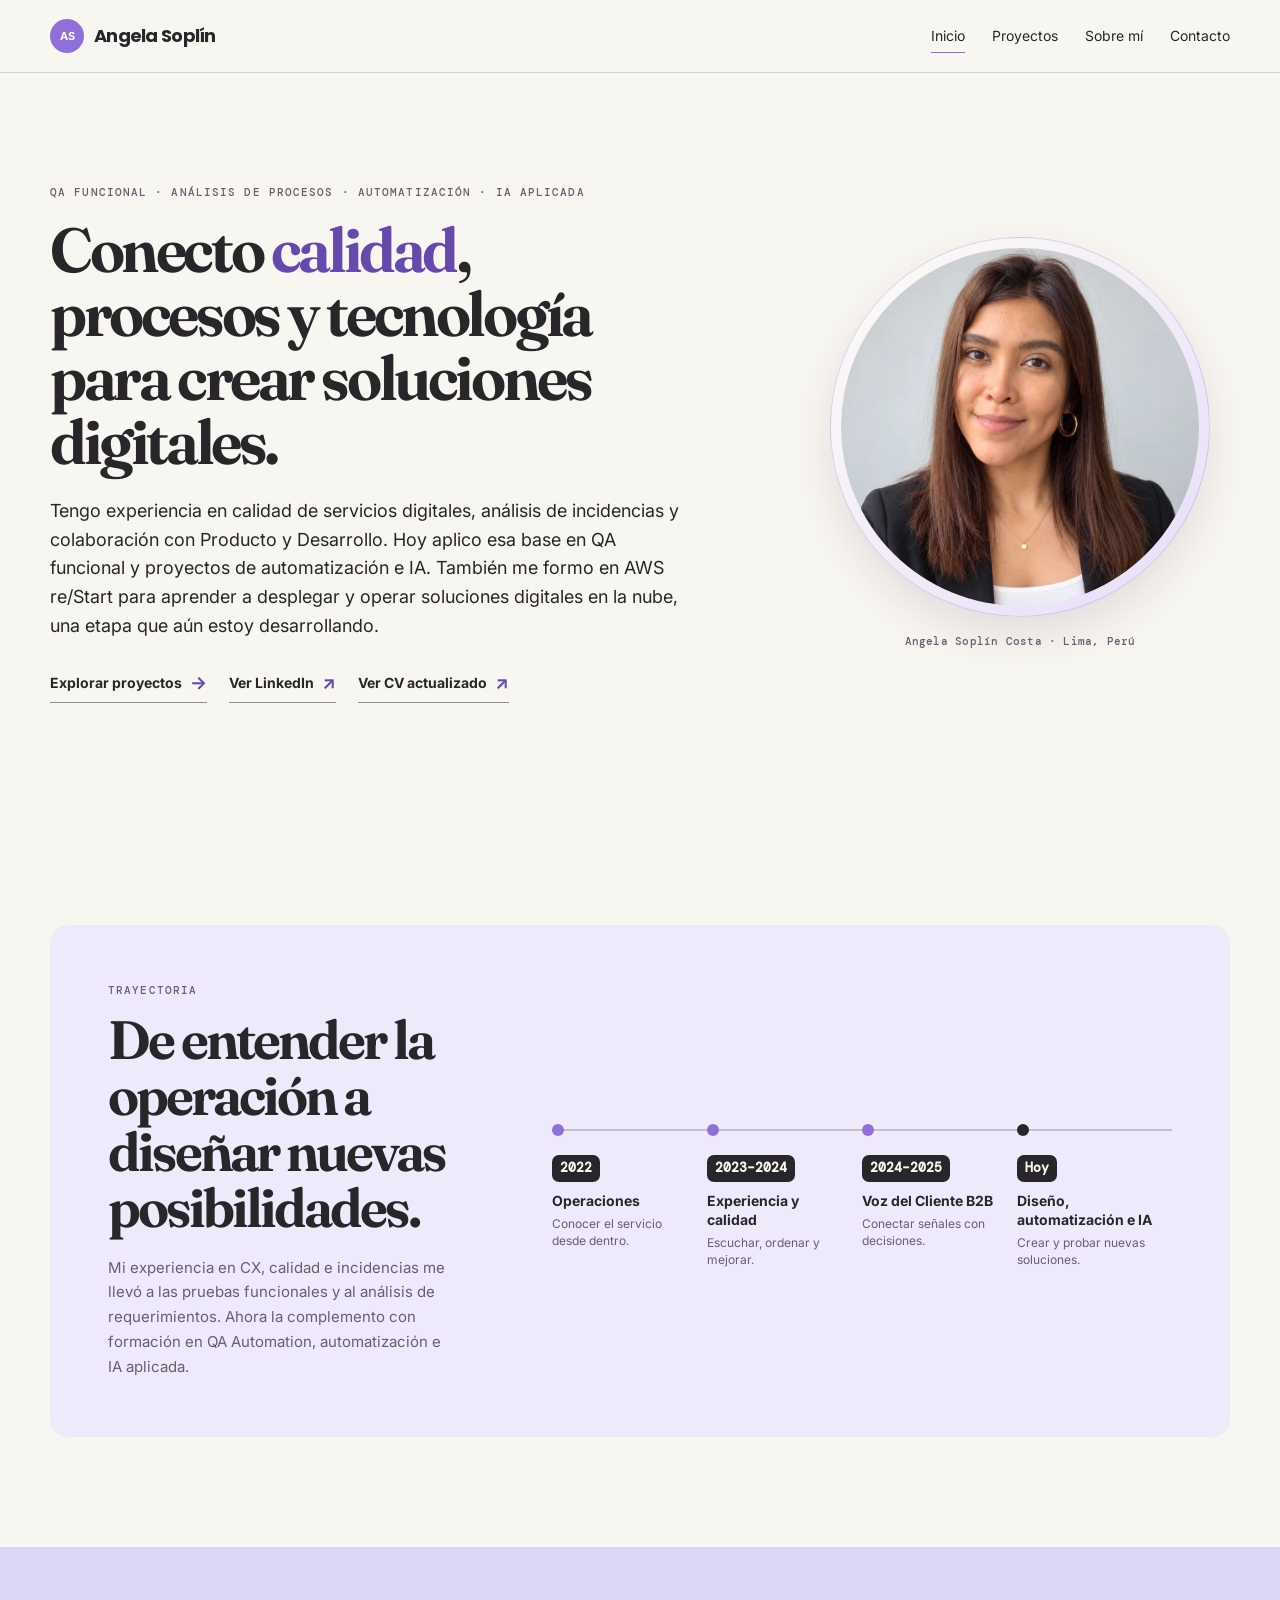
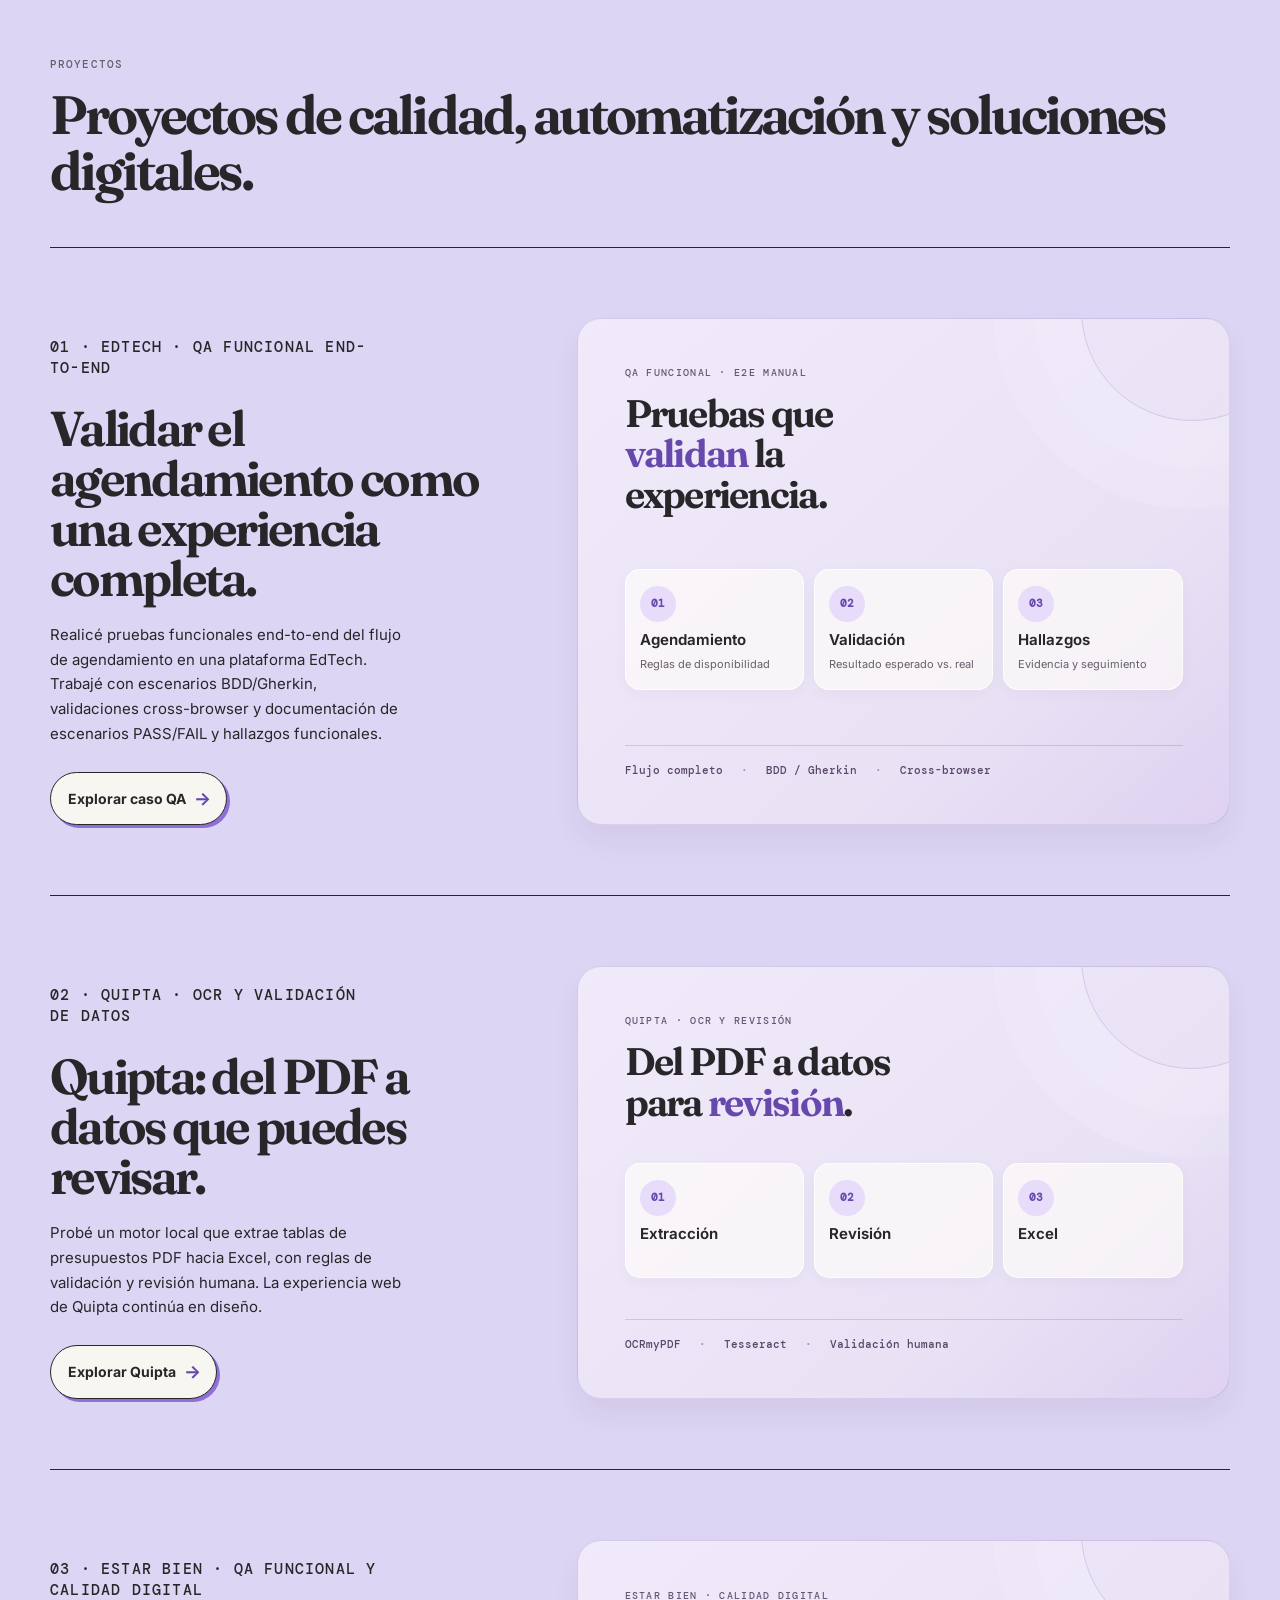
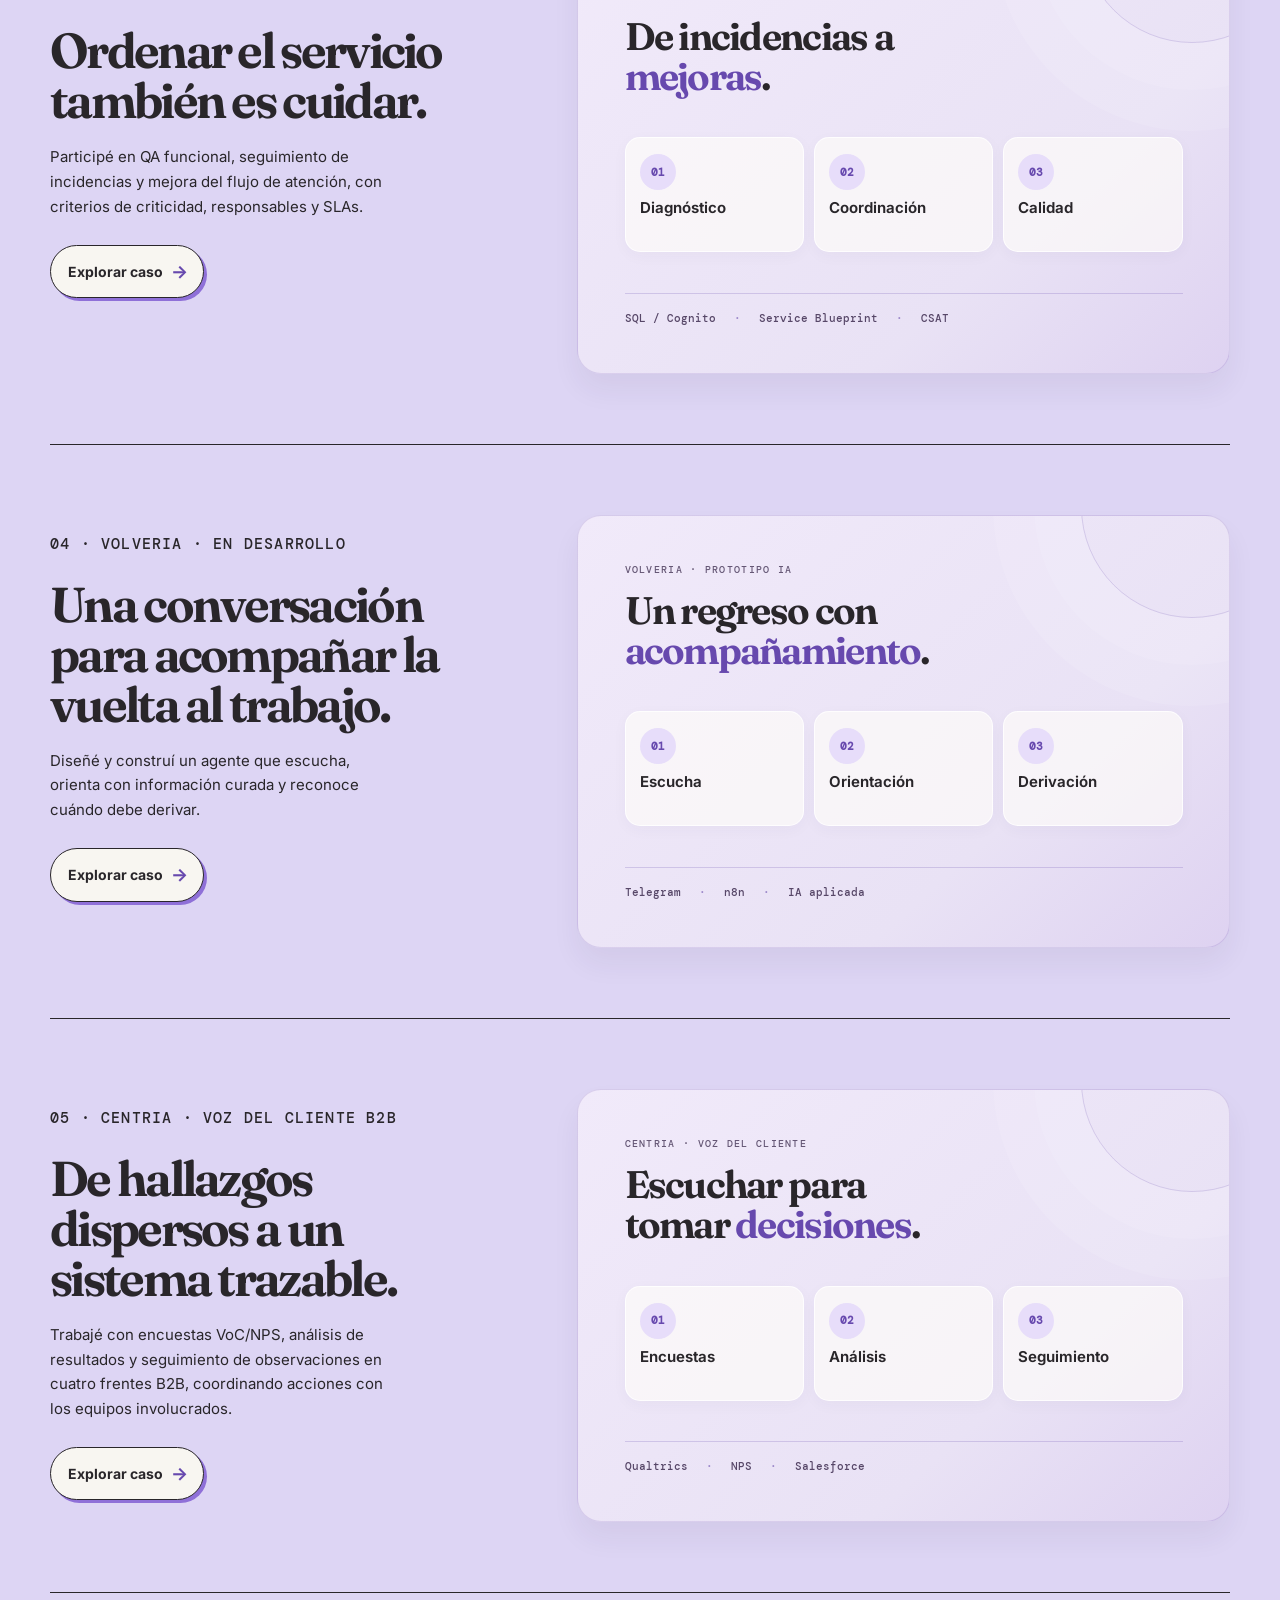
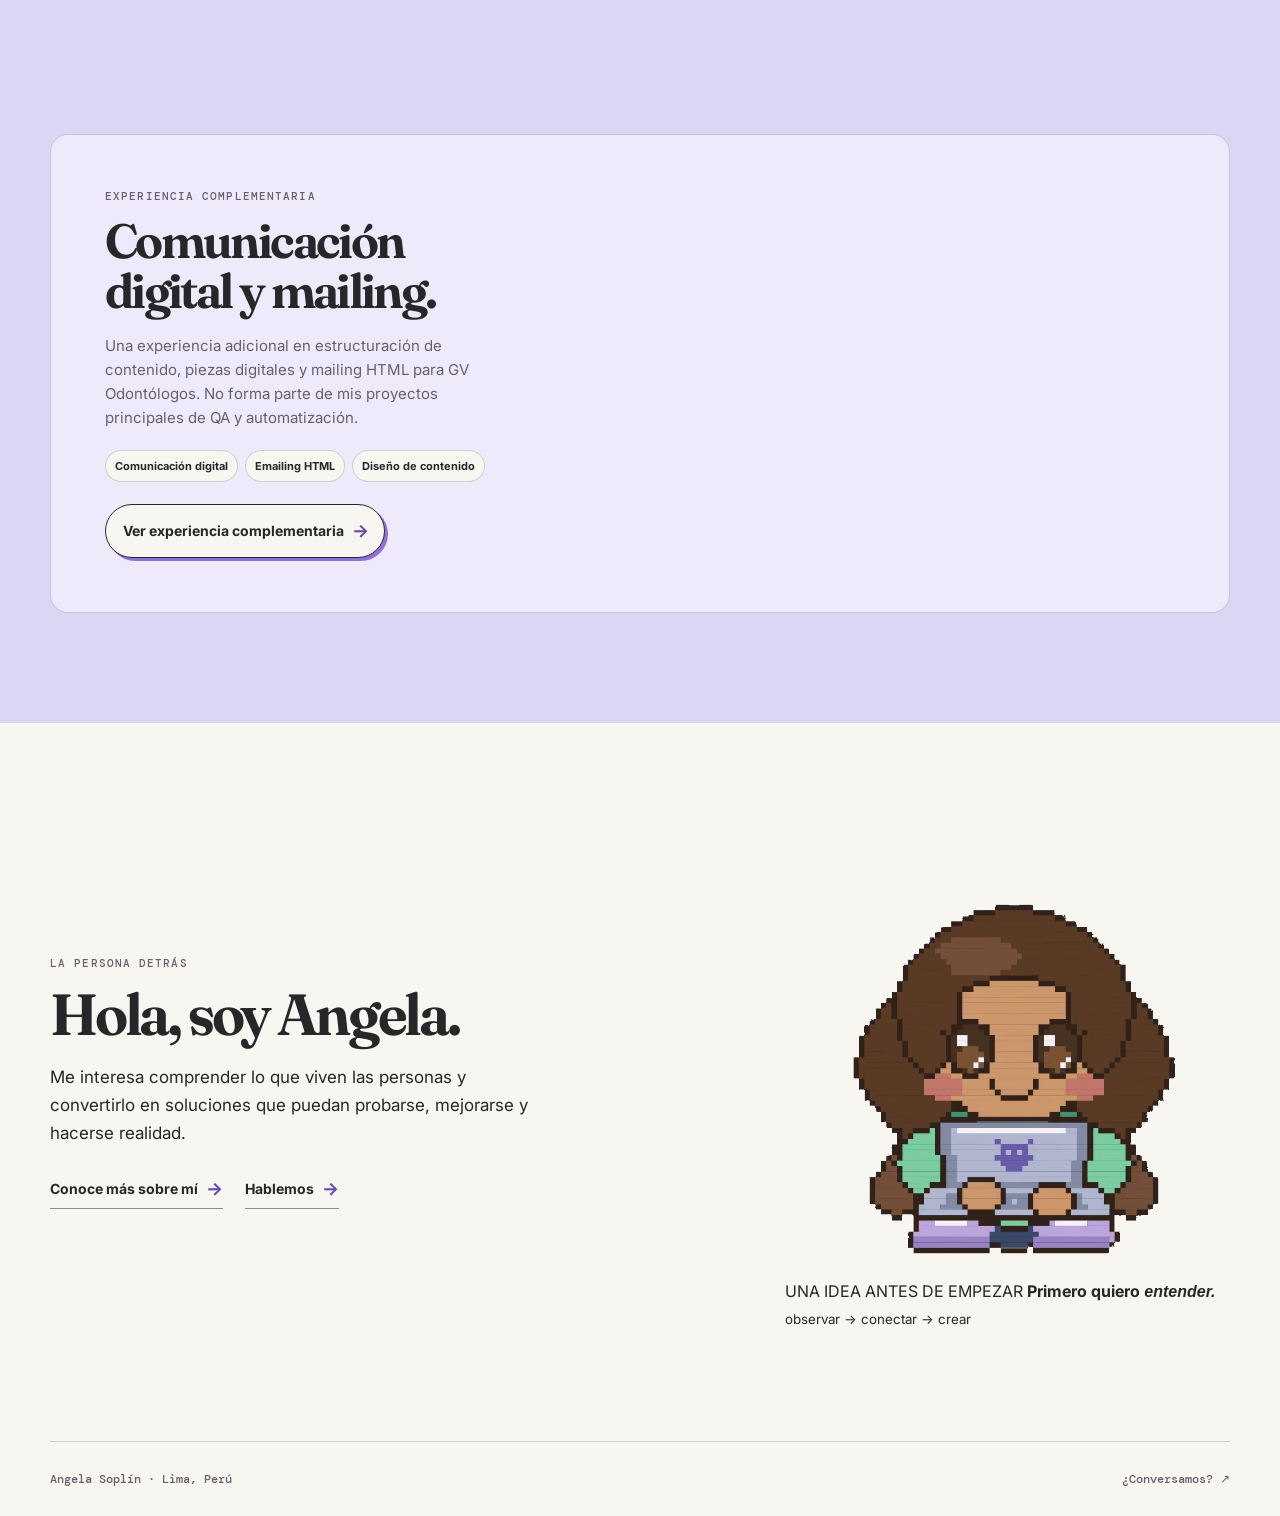
==== commit 19d4d84d: "Recuperar personaje pixel como firma en sección final del Home" ====
--- a/index.html
+++ b/index.html
@@ -252,7 +252,12 @@
               >
             </div>
           </div>
-          
+          <aside class="home-pixel-signature" aria-label="Firma ilustrada de Angela">
+            <div class="home-pixel-signature__art"><img src="assets/angela-pixel-poster.png" alt="Personaje pixelado de Angela con su laptop" loading="lazy"></div>
+            <span class="home-pixel-signature__eyebrow">UNA IDEA ANTES DE EMPEZAR</span>
+            <strong>Primero quiero <em>entender.</em></strong>
+            <small>observar → conectar → crear</small>
+          </aside>
         </div>
       </section>
     </main>
--- a/css/styles.css
+++ b/css/styles.css
@@ -2656,3 +2656,18 @@
 .home-portrait-frame img {width:100%;height:100%;border-radius:50%;display:block;object-fit:cover;object-position:center 22%;}
 .home-portrait-caption {font:500 11px/1.6 "DM Mono",monospace;color:#675f6c;text-align:center;letter-spacing:.02em;}
 @media(max-width:800px){.home-portrait-frame{max-width:270px}.home-portrait{margin-top:8px}}
+
+/* Firma editorial en Sobre mí */
+.about-photo figcaption.about-signature {
+  margin-top: 18px;
+  width: 100%;
+  color: var(--purple-dark);
+  font-family: Fraunces, Georgia, serif;
+  font-size: clamp(29px, 4vw, 48px);
+  font-weight: 650;
+  font-style: italic;
+  line-height: 1.1;
+  letter-spacing: -.045em;
+  text-align: center;
+  text-wrap: balance;
+}
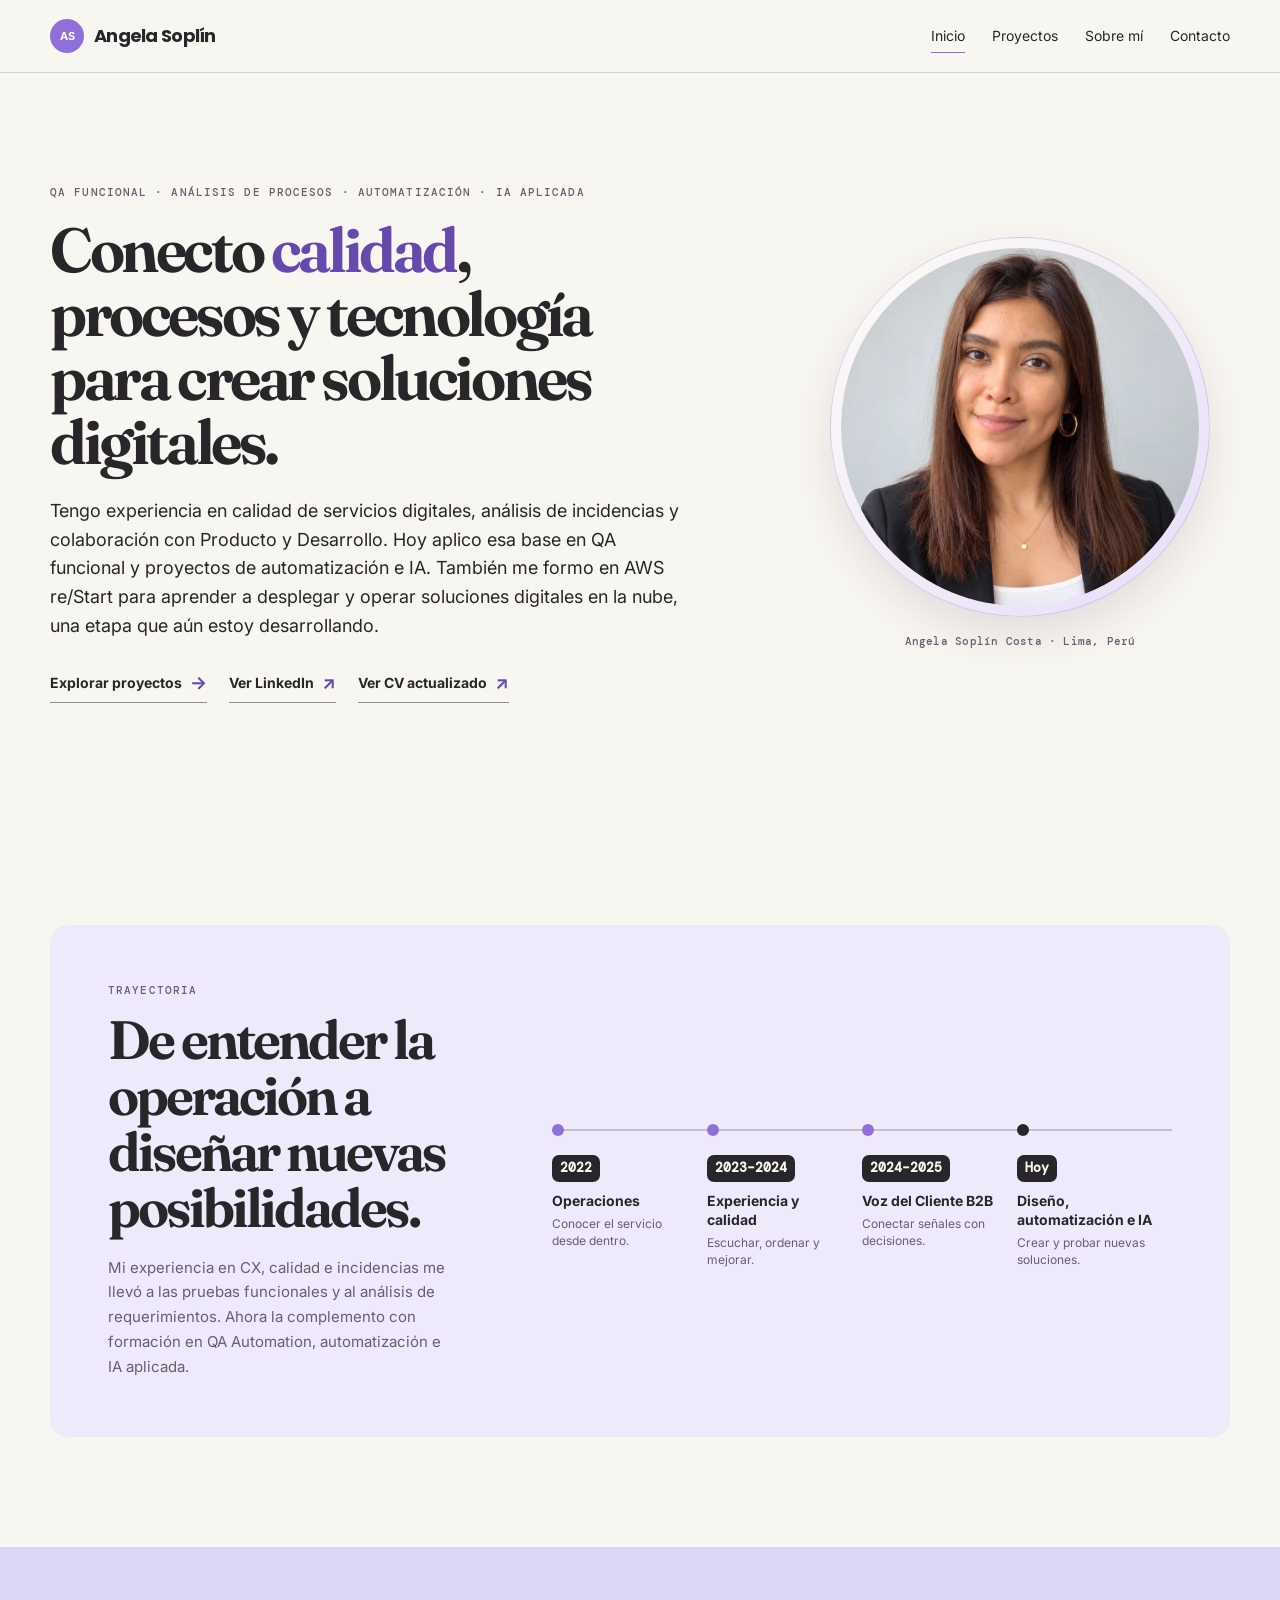
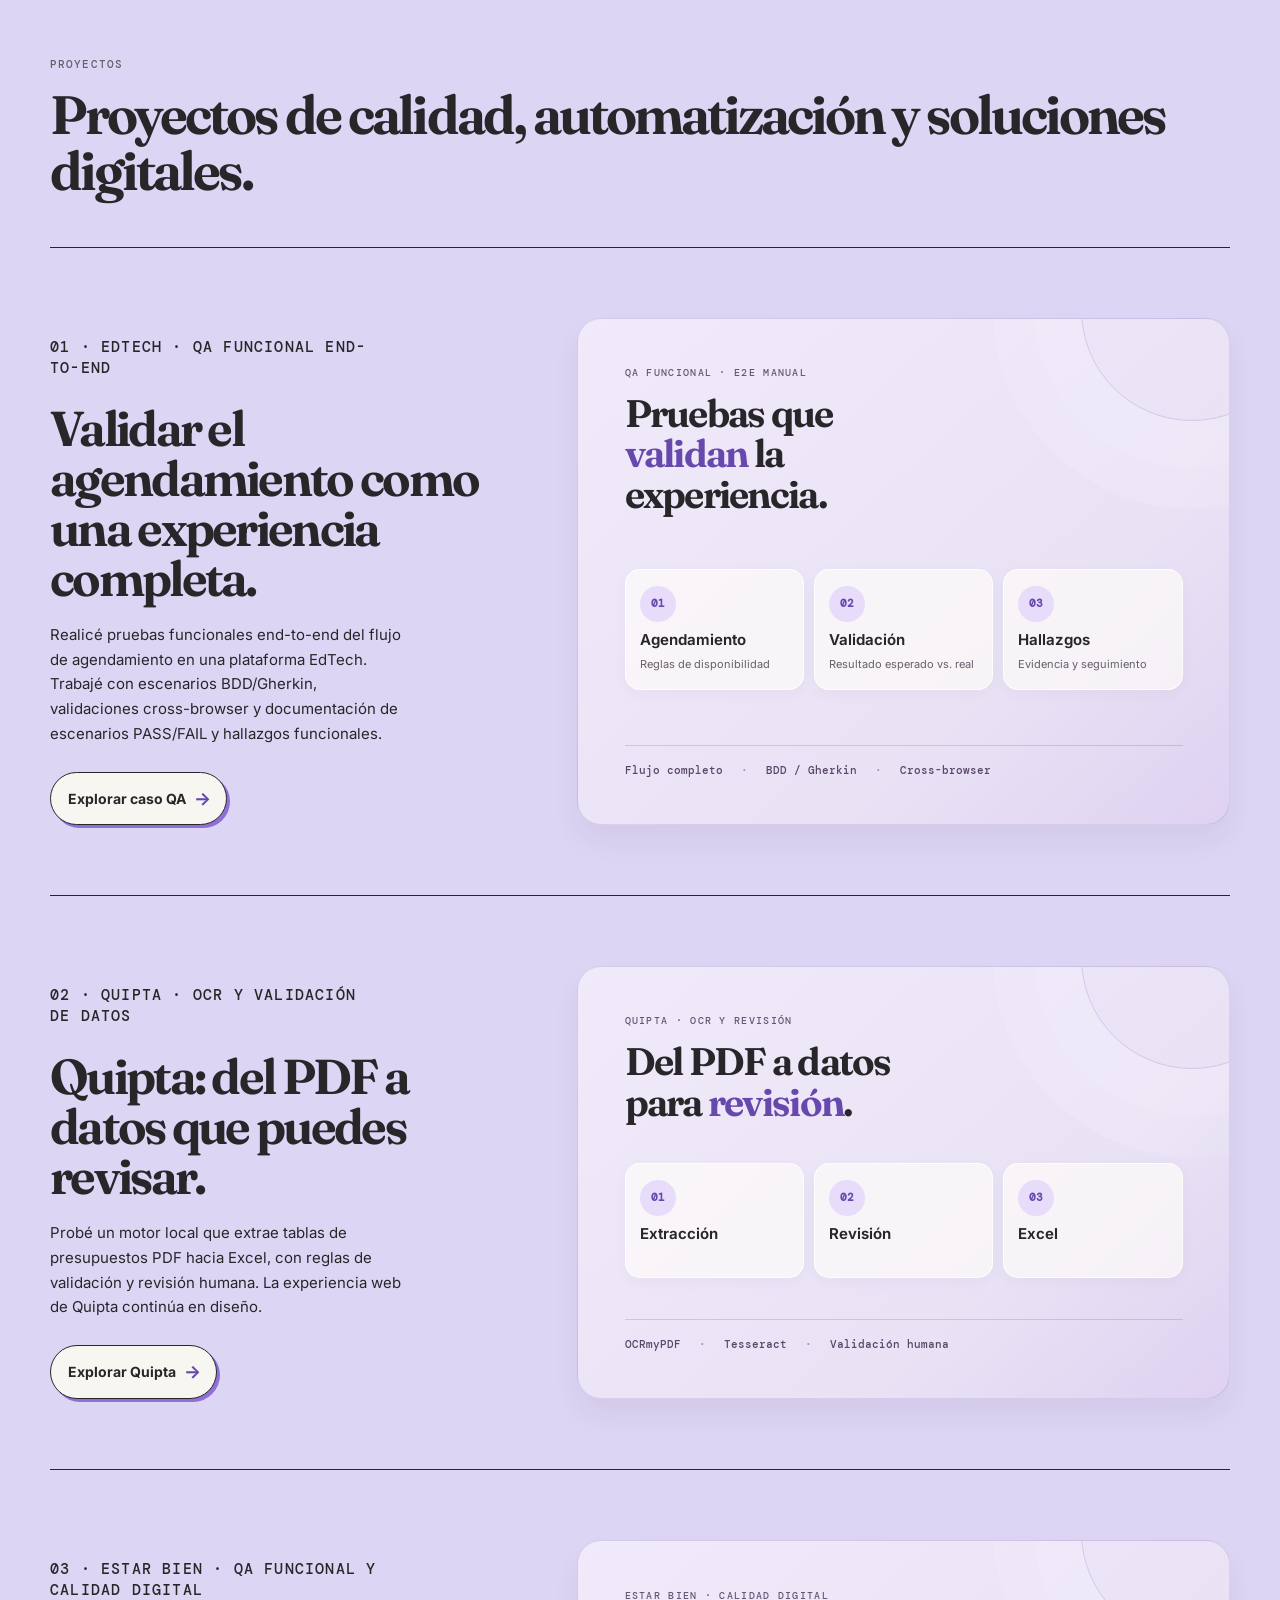
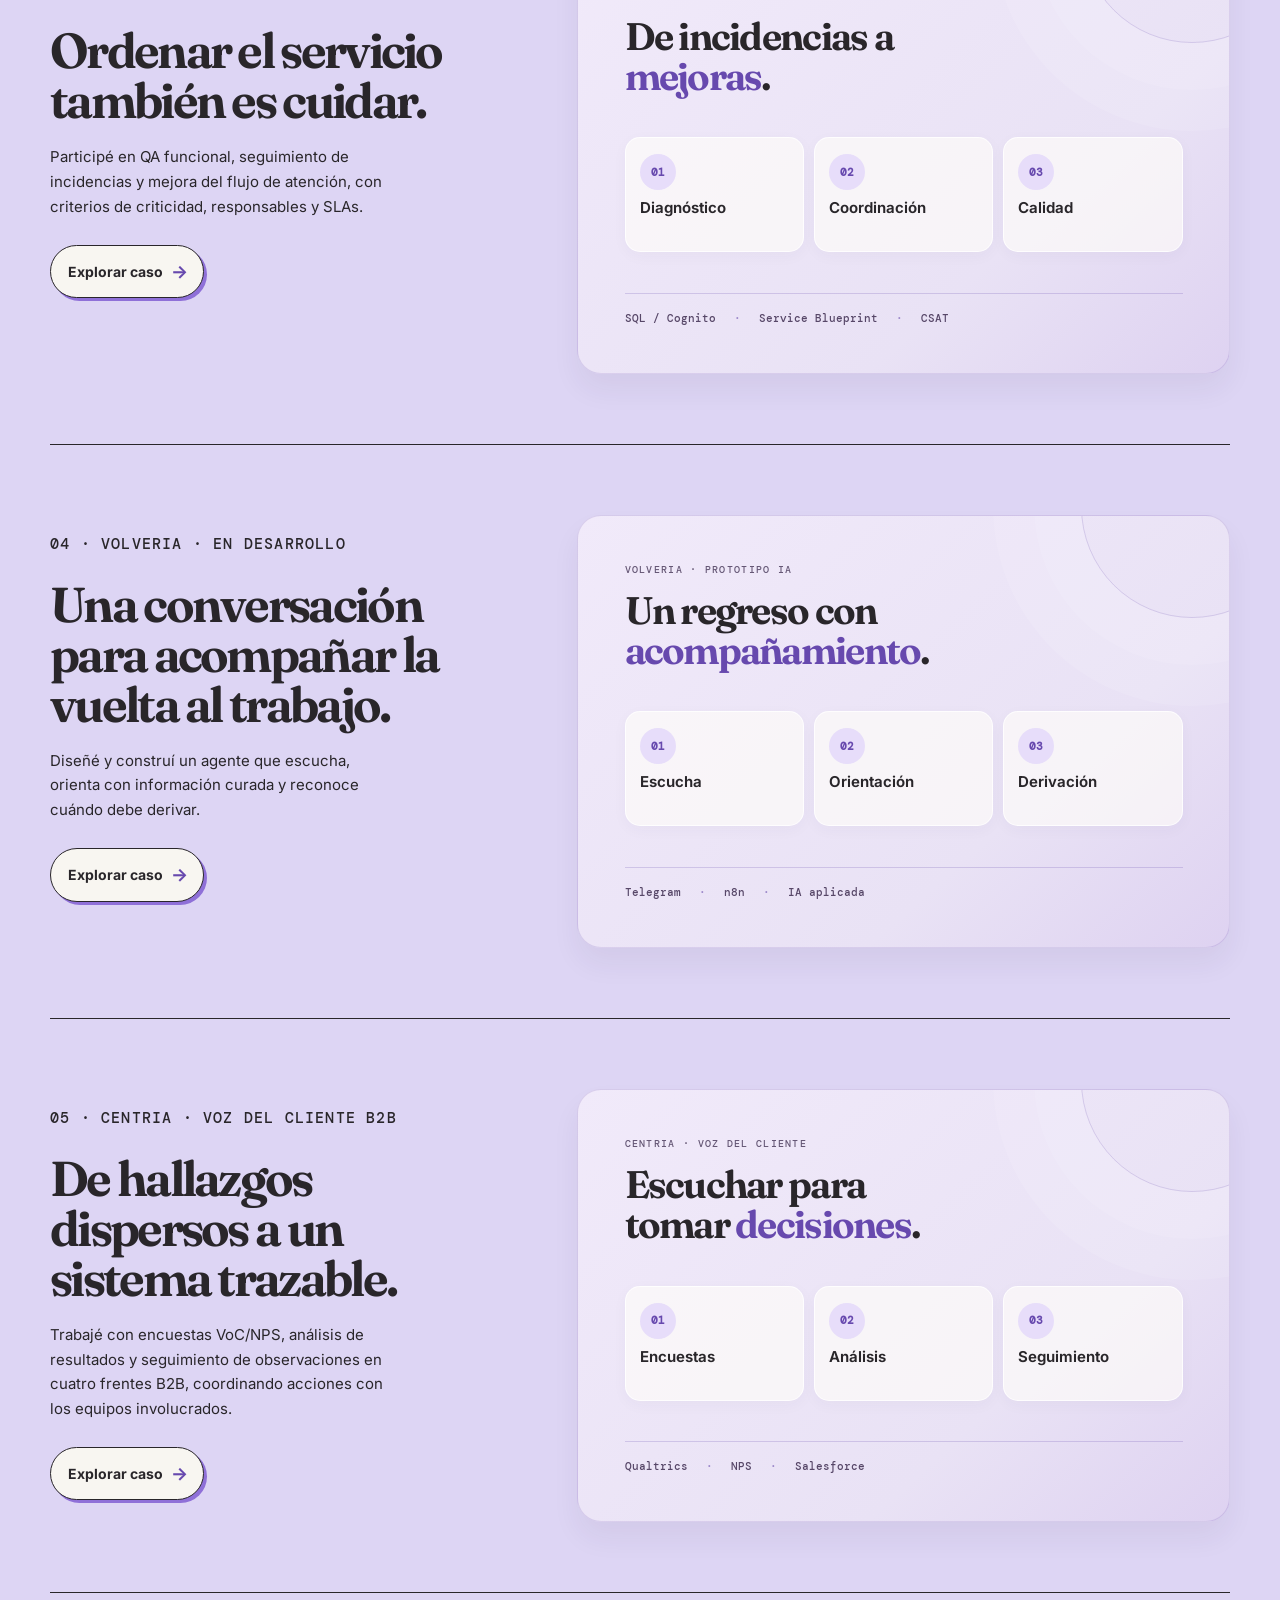
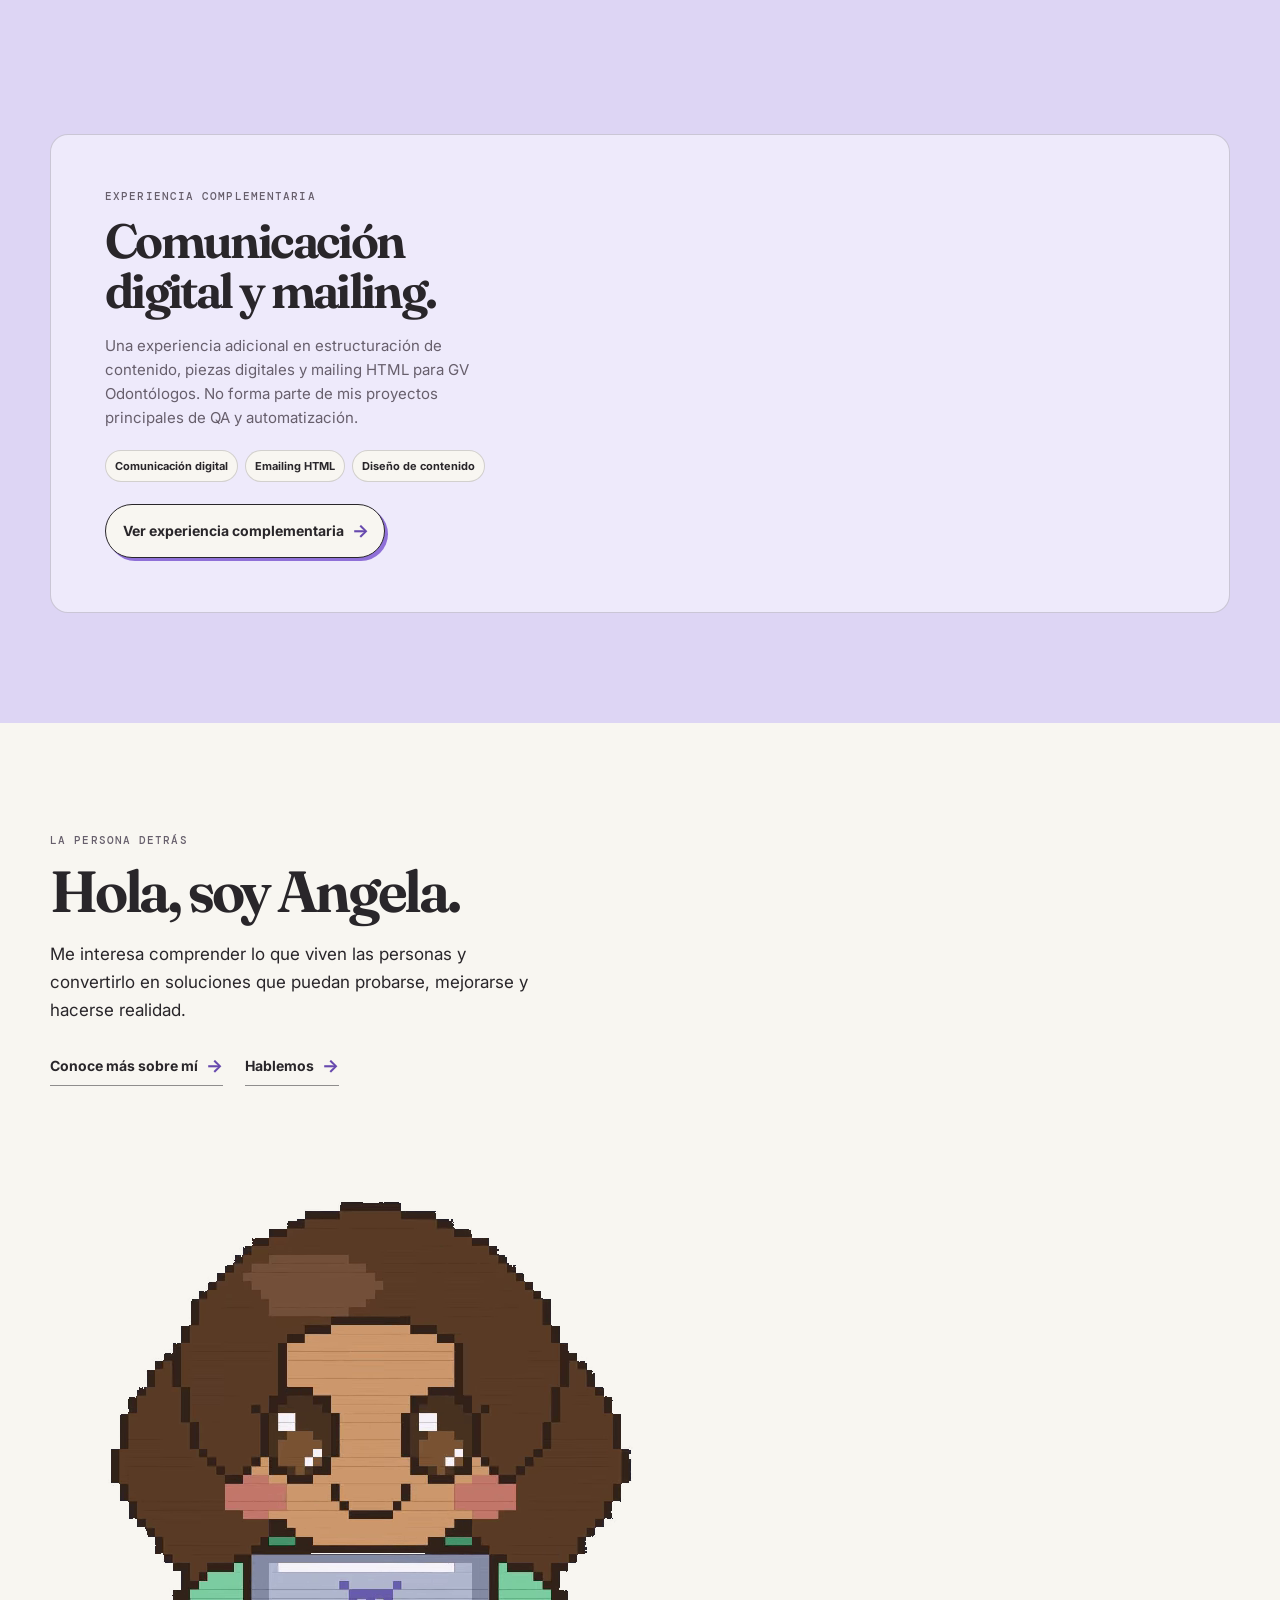
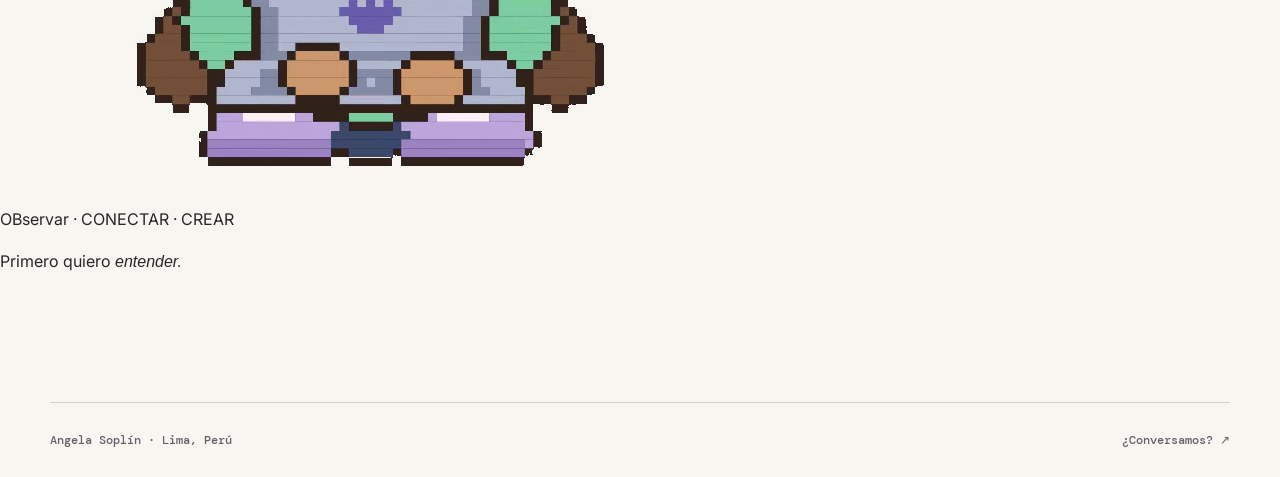
==== commit aa63c1f2: "Integrar firma pixelada contextual en index.html" ====
--- a/index.html
+++ b/index.html
@@ -252,13 +252,9 @@
               >
             </div>
           </div>
-          <aside class="home-pixel-signature" aria-label="Firma ilustrada de Angela">
-            <div class="home-pixel-signature__art"><img src="assets/angela-pixel-poster.png" alt="Personaje pixelado de Angela con su laptop" loading="lazy"></div>
-            <span class="home-pixel-signature__eyebrow">UNA IDEA ANTES DE EMPEZAR</span>
-            <strong>Primero quiero <em>entender.</em></strong>
-            <small>observar → conectar → crear</small>
-          </aside>
-        </div>
+          
+        </div>
+      <aside class="pixel-signature" aria-label="Firma visual de Angela"><div class="pixel-signature__portrait"><img src="assets/angela-pixel-poster.png" loading="lazy" alt="Ilustración pixelada de Angela usando su laptop"></div><div class="pixel-signature__copy"><span class="pixel-signature__label">OBservar · CONECTAR · CREAR</span><p>Primero quiero <em>entender.</em></p></div></aside>
       </section>
     </main>
 
--- a/css/styles.css
+++ b/css/styles.css
@@ -2671,3 +2671,19 @@
   text-align: center;
   text-wrap: balance;
 }
+
+/* Firma pixelada secundaria · portada */
+.home-pixel-signature {display:flex; flex-direction:column; align-items:center; justify-self:end; width:min(100%,360px); padding:20px 16px 24px; border-radius:24px; background:linear-gradient(150deg,#f6f0fc,#ece4f7); border:1px solid rgba(103,73,174,.13);}
+.home-pixel-signature__art {width:185px; height:186px; overflow:hidden; position:relative; margin-bottom:12px;}
+.home-pixel-signature__art img {display:block; position:absolute; width:225px; height:225px; max-width:none; object-fit:contain; top:-4px; left:-15px; clip-path:inset(0 21% 0 0); filter:drop-shadow(0 12px 14px rgba(41,38,42,.10));}
+.home-pixel-signature__eyebrow {font:500 10px/1.5 "DM Mono",monospace;letter-spacing:.09em;color:#675f6c;text-align:center;}
+.home-pixel-signature strong {margin-top:9px;font:650 clamp(23px,2.6vw,33px)/1.14 Fraunces,Georgia,serif;text-align:center;letter-spacing:-.035em;}
+.home-pixel-signature strong em {color:#6749ae;font-style:normal;}
+.home-pixel-signature small {margin-top:14px;font:500 11px/1.4 "DM Mono",monospace;color:#675f6c;}
+/* Aumentar presencia de la mascota en relatos sin competir con evidencia técnica. */
+.case-companion {grid-template-columns:170px minmax(0,310px); width:min(100%,480px); margin:12px 0 42px auto;}
+.case-companion-media {width:180px;height:180px;overflow:hidden; position:relative;}
+.case-companion video,.case-companion-poster {width:210px;height:210px;max-width:none;object-fit:contain;clip-path:inset(0 20% 0 0);}
+.case-companion p {font-size:clamp(18px,2vw,23px);padding:19px 24px 19px 26px;line-height:1.25;}
+@media(max-width:800px) {.meet-inner{grid-template-columns:1fr;}.home-pixel-signature{justify-self:center;margin-top:20px;}}
+@media(max-width:520px){.case-companion{grid-template-columns:112px minmax(0,1fr);}.case-companion-media{width:125px;height:125px}.case-companion video,.case-companion-poster{width:152px;height:152px}.case-companion p{padding:14px 16px;font-size:17px;}}
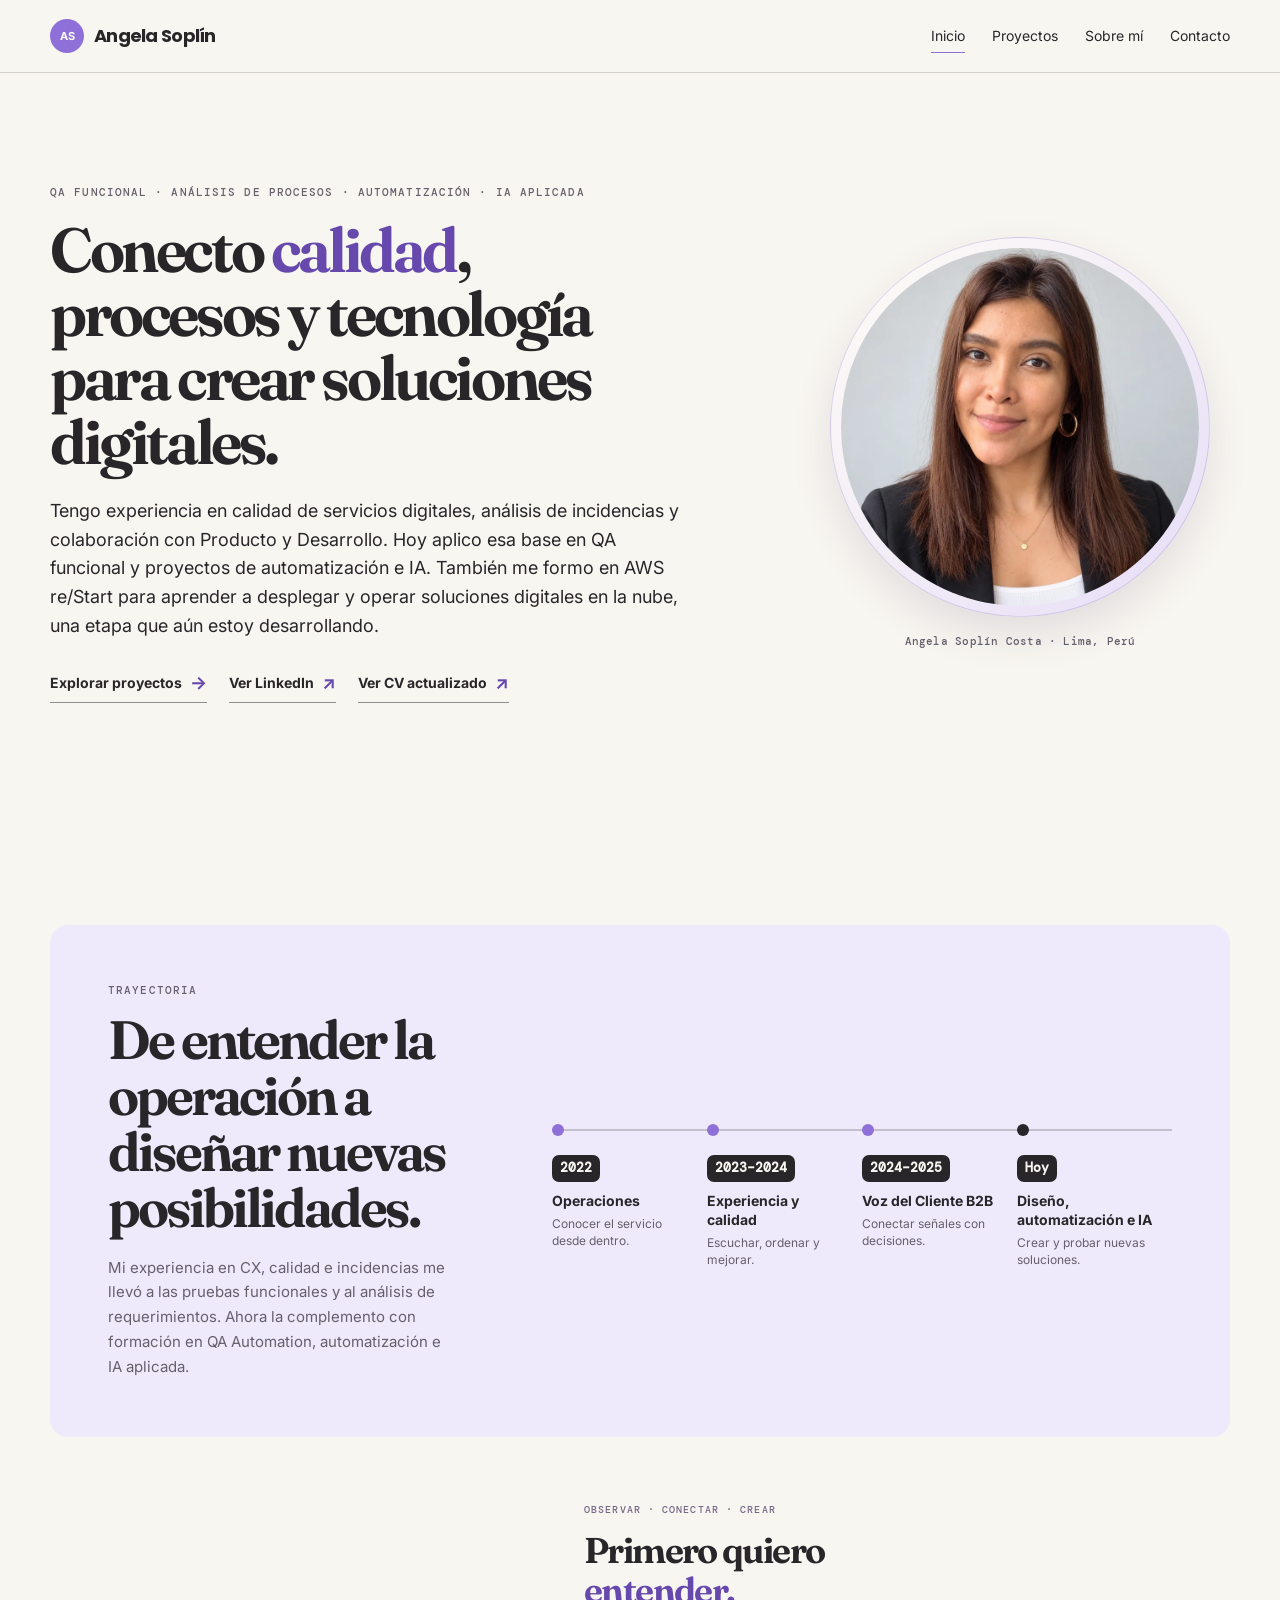
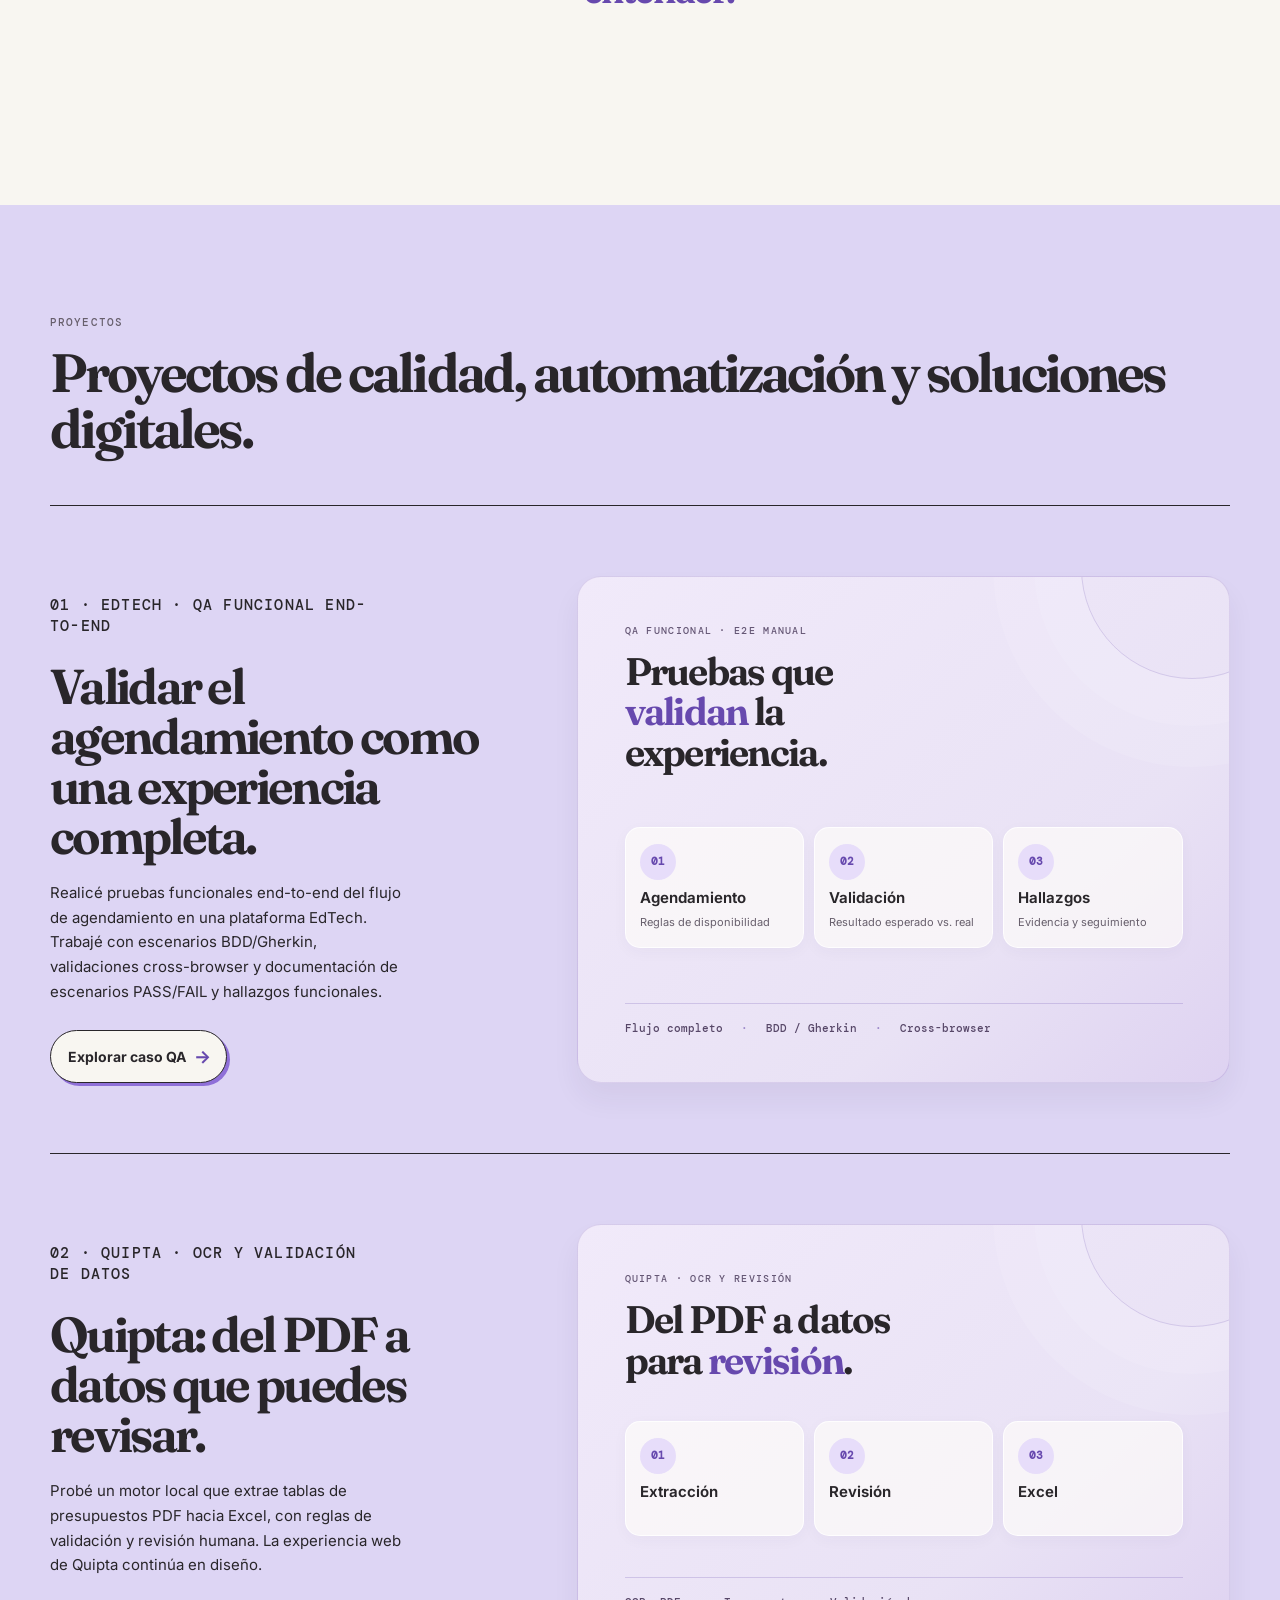
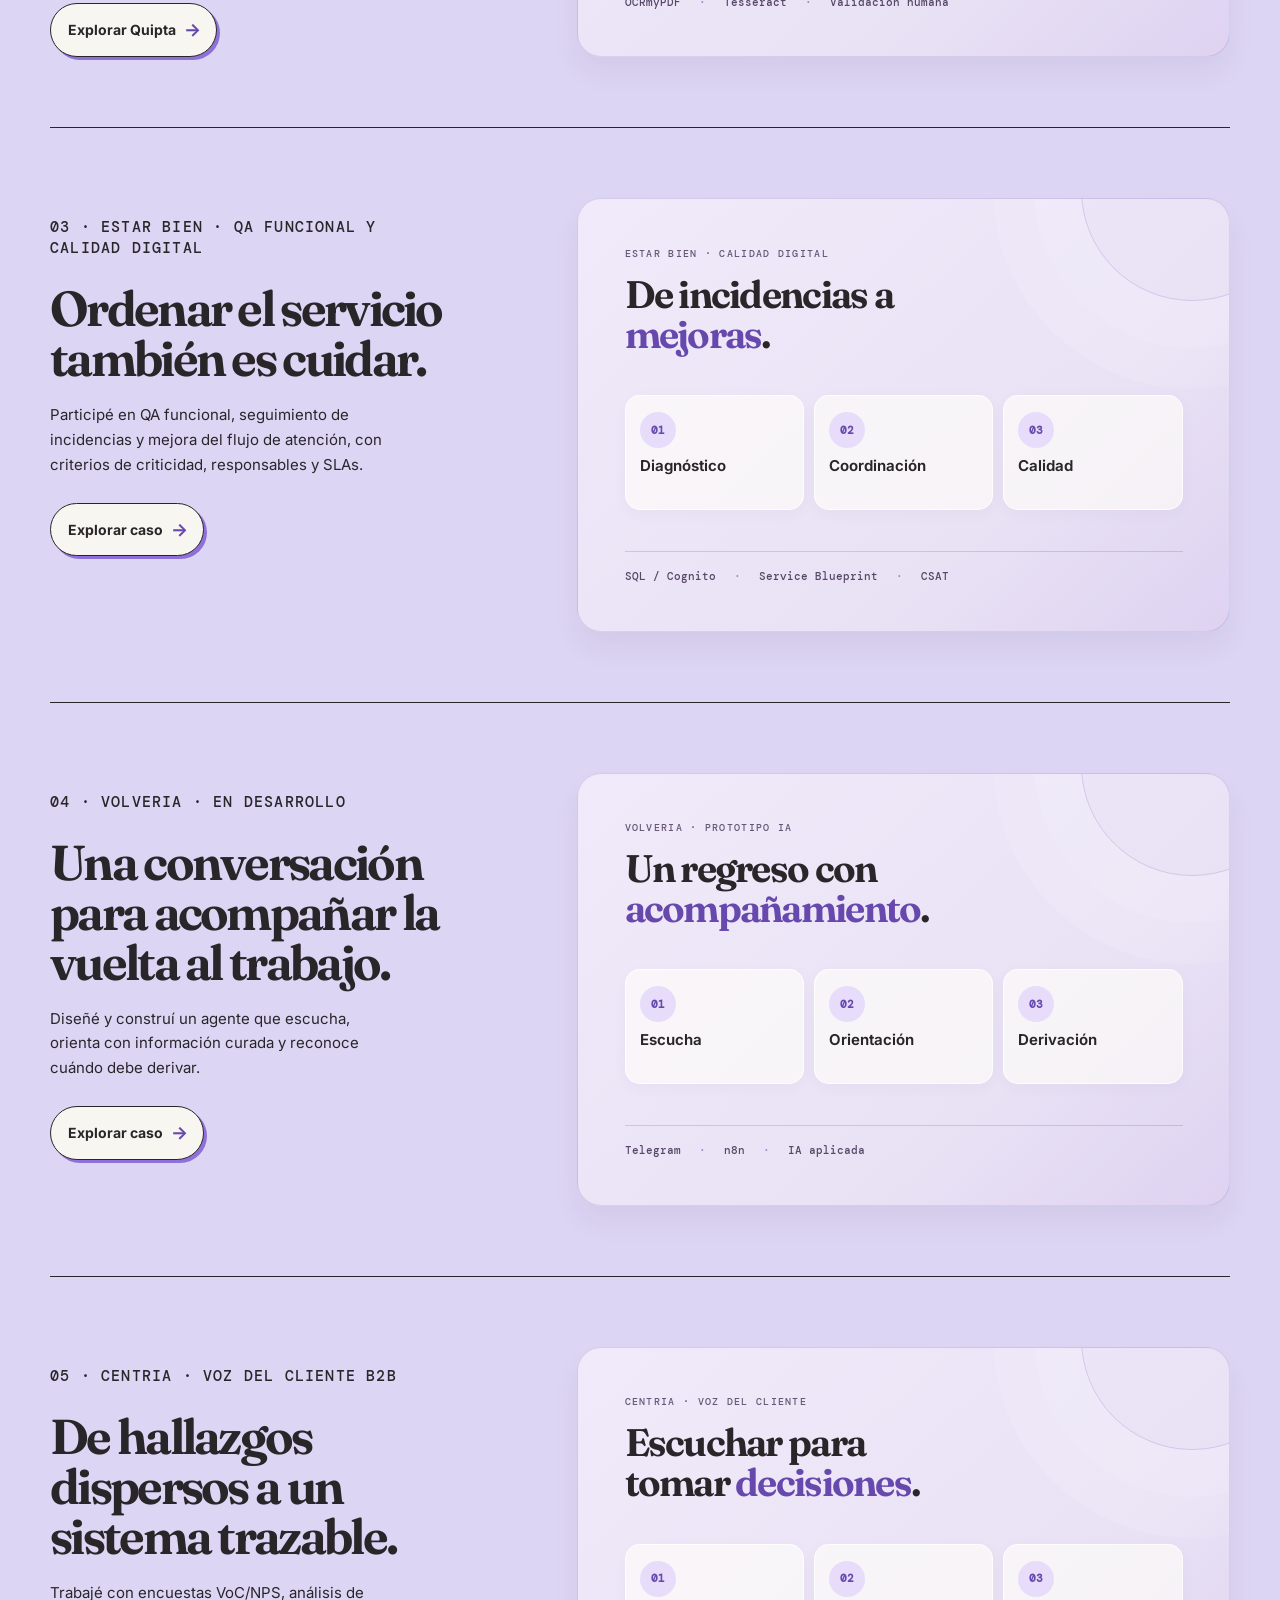
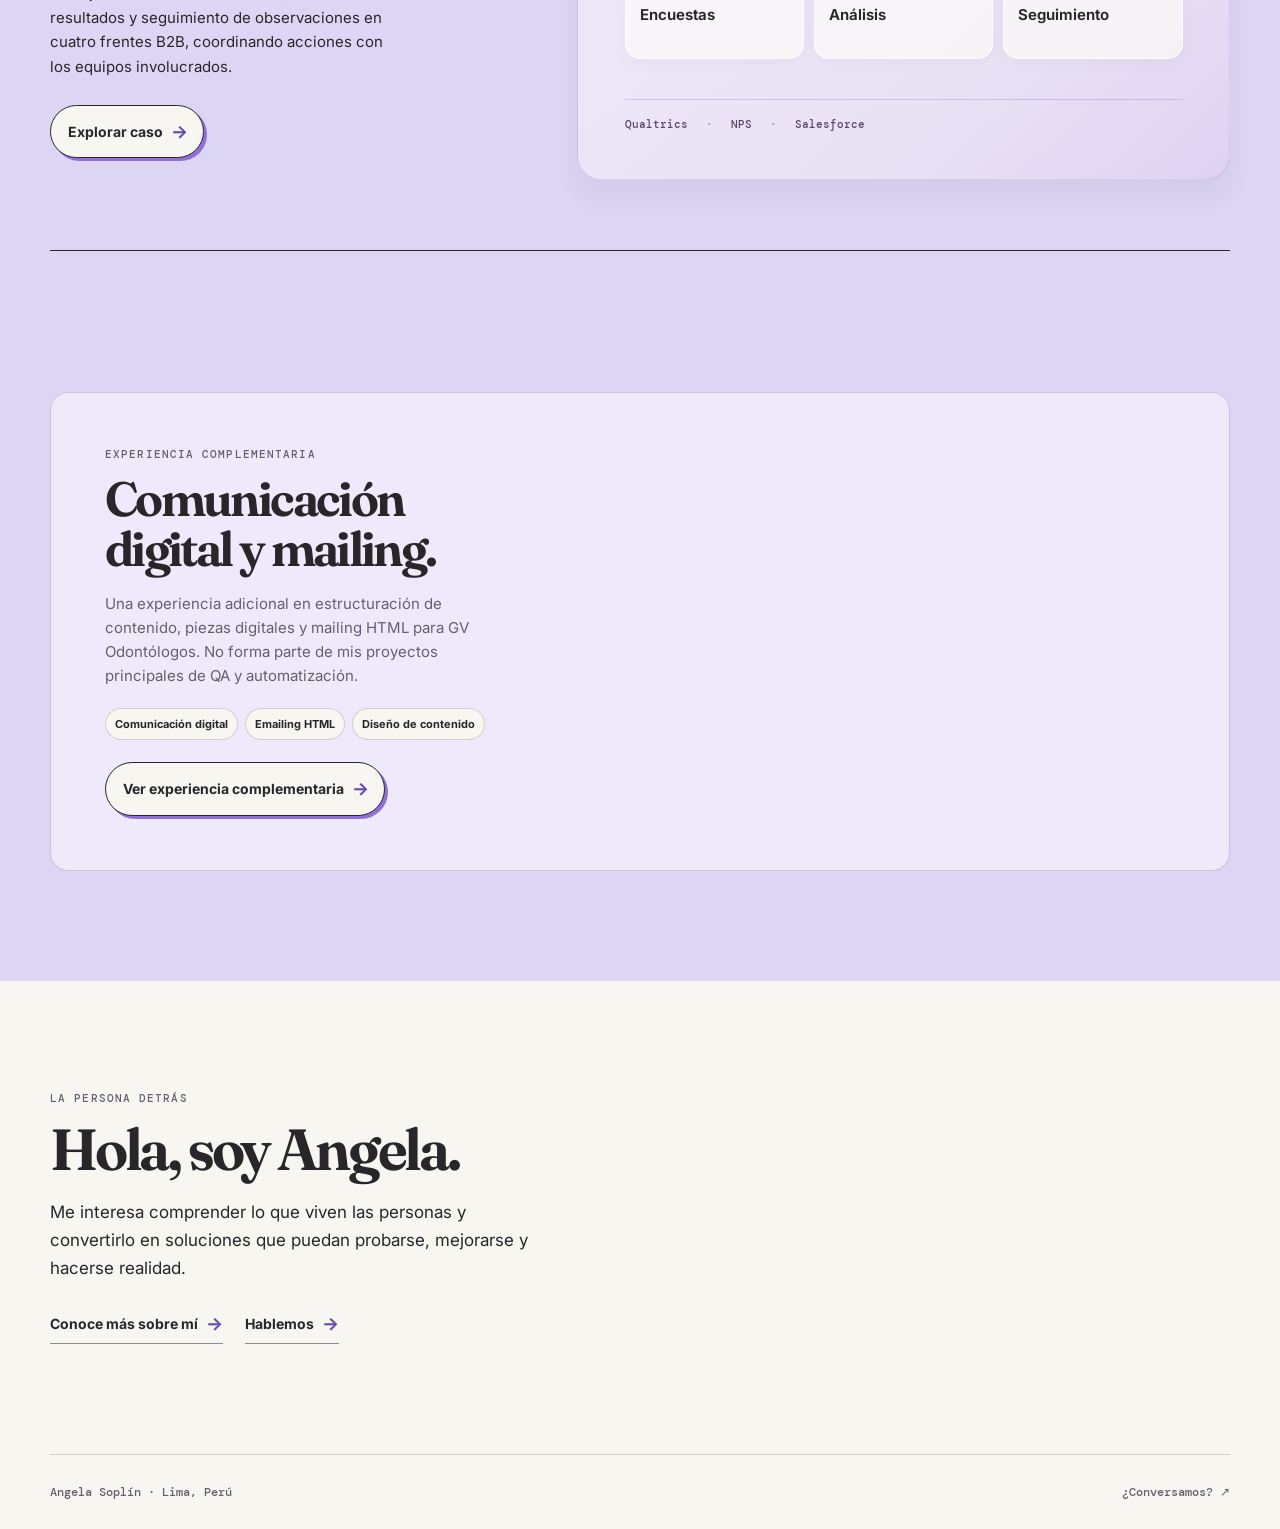
==== commit 4f9488bc: "Mostrar mascota animada completa y ubicarla en trayectoria cuando corresponda" ====
--- a/index.html
+++ b/index.html
@@ -100,6 +100,7 @@
             </div>
           </div>
         </div>
+      <div class="shell trajectory-pixel-wrap"><aside class="pixel-signature" aria-label="Firma visual de Angela"><div class="pixel-signature__portrait"><video autoplay muted loop playsinline preload="metadata" poster="assets/angela-pixel-poster.png" aria-label="Ilustración animada de Angela usando su laptop"><source src="assets/angela-pixel.webm" type="video/webm"></video></div><div class="pixel-signature__copy"><span class="pixel-signature__label">OBservar · CONECTAR · CREAR</span><p>Primero quiero <em>entender.</em></p></div></aside></div>
       </section>
 
       <section
@@ -254,7 +255,7 @@
           </div>
           
         </div>
-      <aside class="pixel-signature" aria-label="Firma visual de Angela"><div class="pixel-signature__portrait"><img src="assets/angela-pixel-poster.png" loading="lazy" alt="Ilustración pixelada de Angela usando su laptop"></div><div class="pixel-signature__copy"><span class="pixel-signature__label">OBservar · CONECTAR · CREAR</span><p>Primero quiero <em>entender.</em></p></div></aside>
+      
       </section>
     </main>
 
--- a/css/styles.css
+++ b/css/styles.css
@@ -2687,3 +2687,20 @@
 .case-companion p {font-size:clamp(18px,2vw,23px);padding:19px 24px 19px 26px;line-height:1.25;}
 @media(max-width:800px) {.meet-inner{grid-template-columns:1fr;}.home-pixel-signature{justify-self:center;margin-top:20px;}}
 @media(max-width:520px){.case-companion{grid-template-columns:112px minmax(0,1fr);}.case-companion-media{width:125px;height:125px}.case-companion video,.case-companion-poster{width:152px;height:152px}.case-companion p{padding:14px 16px;font-size:17px;}}
+
+/* Firma pixelada editorial consistente · Home + todos los casos */
+.pixel-signature {display:grid;grid-template-columns:minmax(130px,190px) minmax(0,1fr);
+ align-items:center;gap:clamp(14px,2.8vw,34px);margin:42px auto 45px;
+ max-width:700px;padding:8px 0;background:transparent;border:0;box-shadow:none;}
+.pixel-signature__portrait {position:relative;width:100%;aspect-ratio:1;overflow:hidden;border:0;background:transparent;}
+.pixel-signature__portrait img {width:100%;height:100%;object-fit:cover;object-position:42% 52%;
+ transform:scale(1.16);clip-path:ellipse(43% 48% at 42% 52%);
+ image-rendering:auto;filter:drop-shadow(0 10px 14px rgba(41,38,42,.11));}
+.pixel-signature__copy {min-width:0;}
+.pixel-signature__label {font:500 10px/1.5 "DM Mono",monospace;letter-spacing:.11em;color:#756786;text-transform:uppercase;}
+.pixel-signature__copy p {margin:10px 0 0;font:650 clamp(22px,2.8vw,36px)/1.12 Fraunces,Georgia,serif;letter-spacing:-.045em;color:#29262a;text-wrap:balance;}
+.pixel-signature__copy em {font-style:normal;color:#6749ae;}
+.trajectory .pixel-signature {margin:12px auto 40px;max-width:560px;}
+@media(max-width:600px){.pixel-signature{grid-template-columns:118px minmax(0,1fr);gap:12px;margin:26px auto;}
+ .pixel-signature__copy p{font-size:clamp(19px,5vw,27px);}
+ .pixel-signature__label{font-size:9px;letter-spacing:.05em;}}
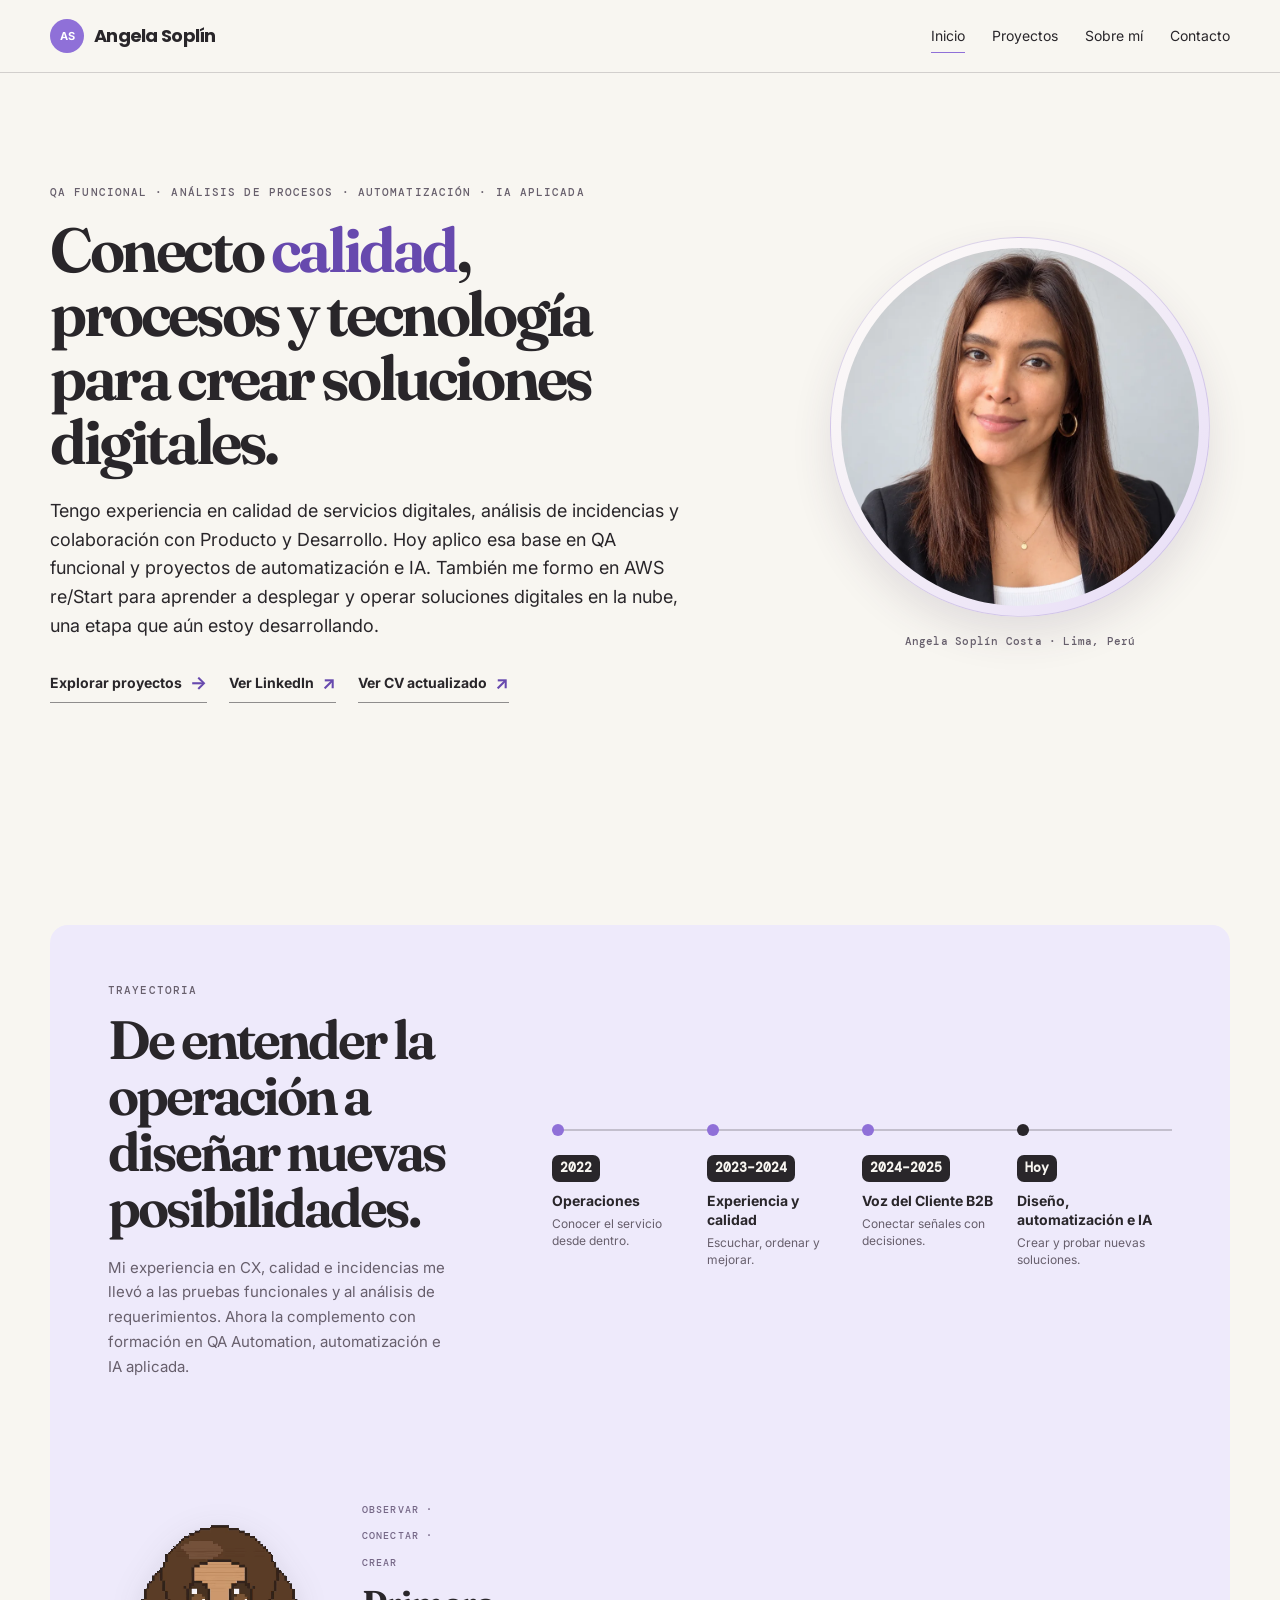
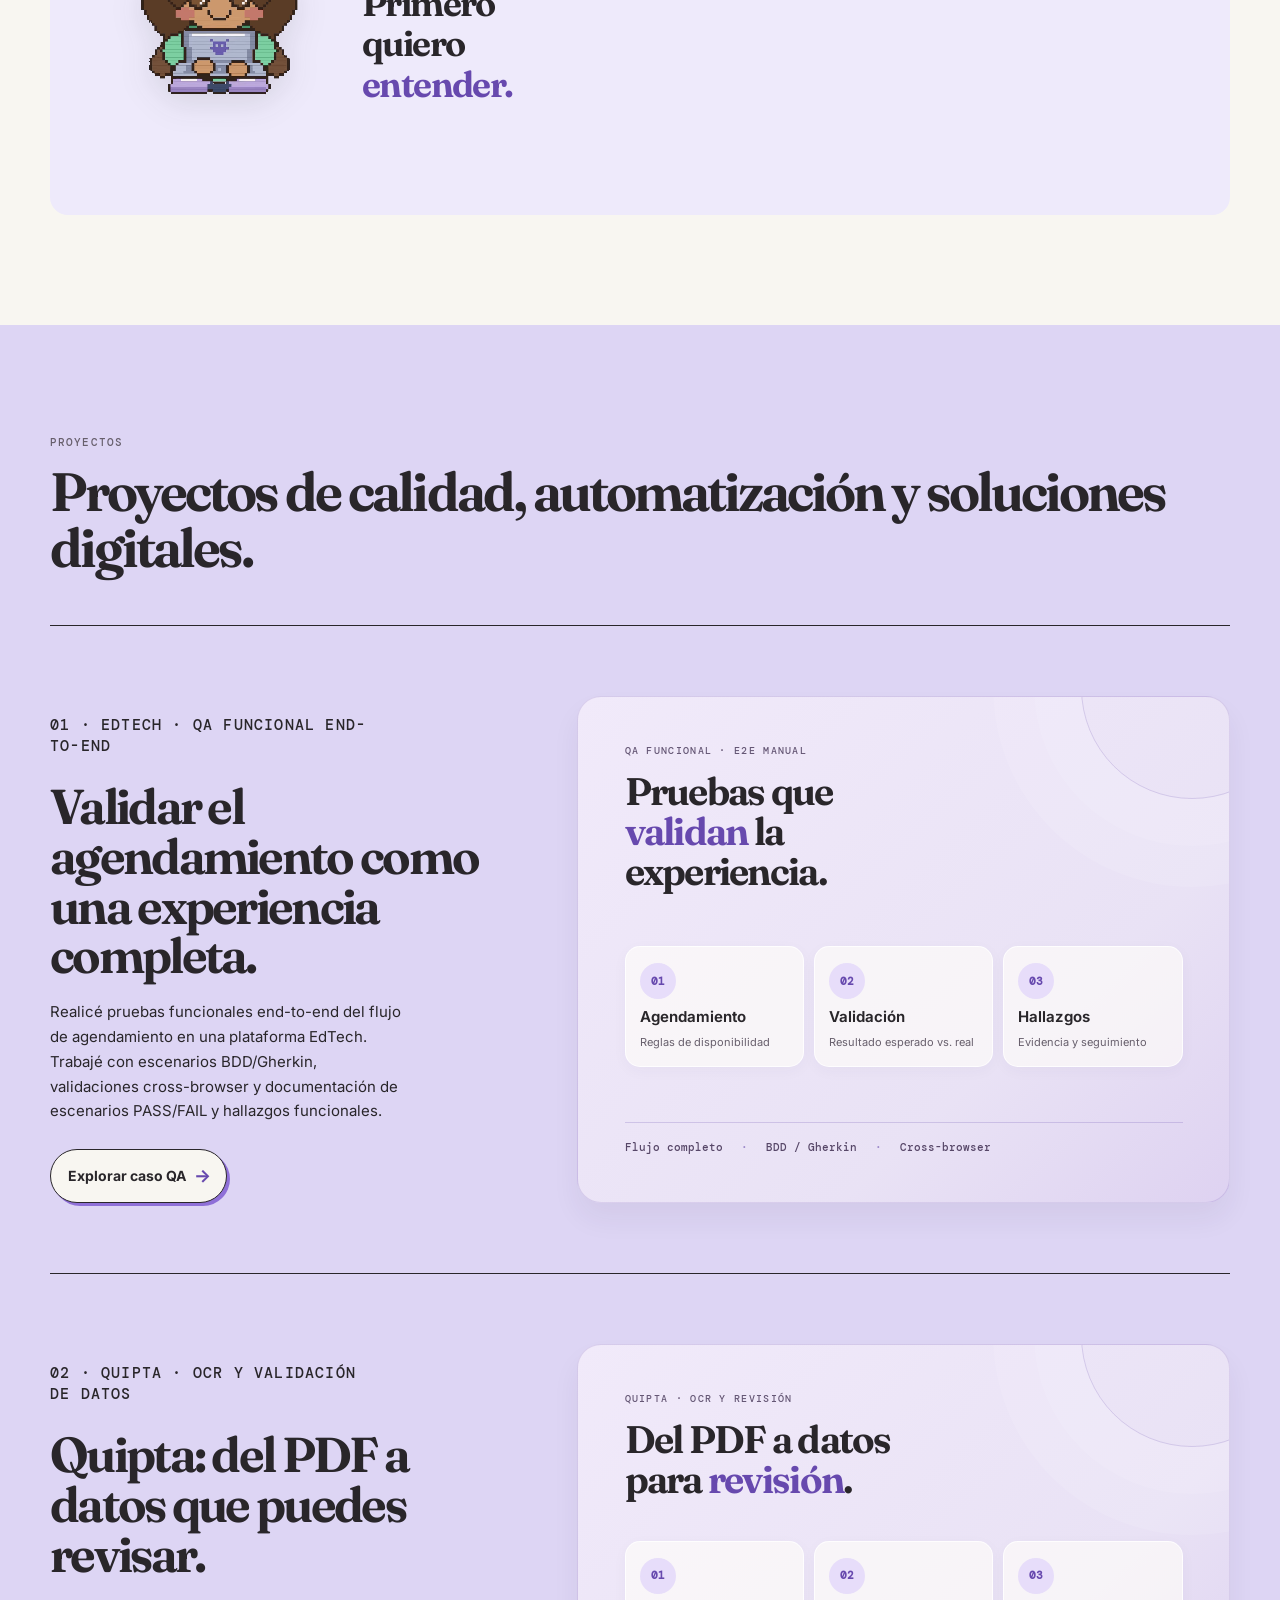
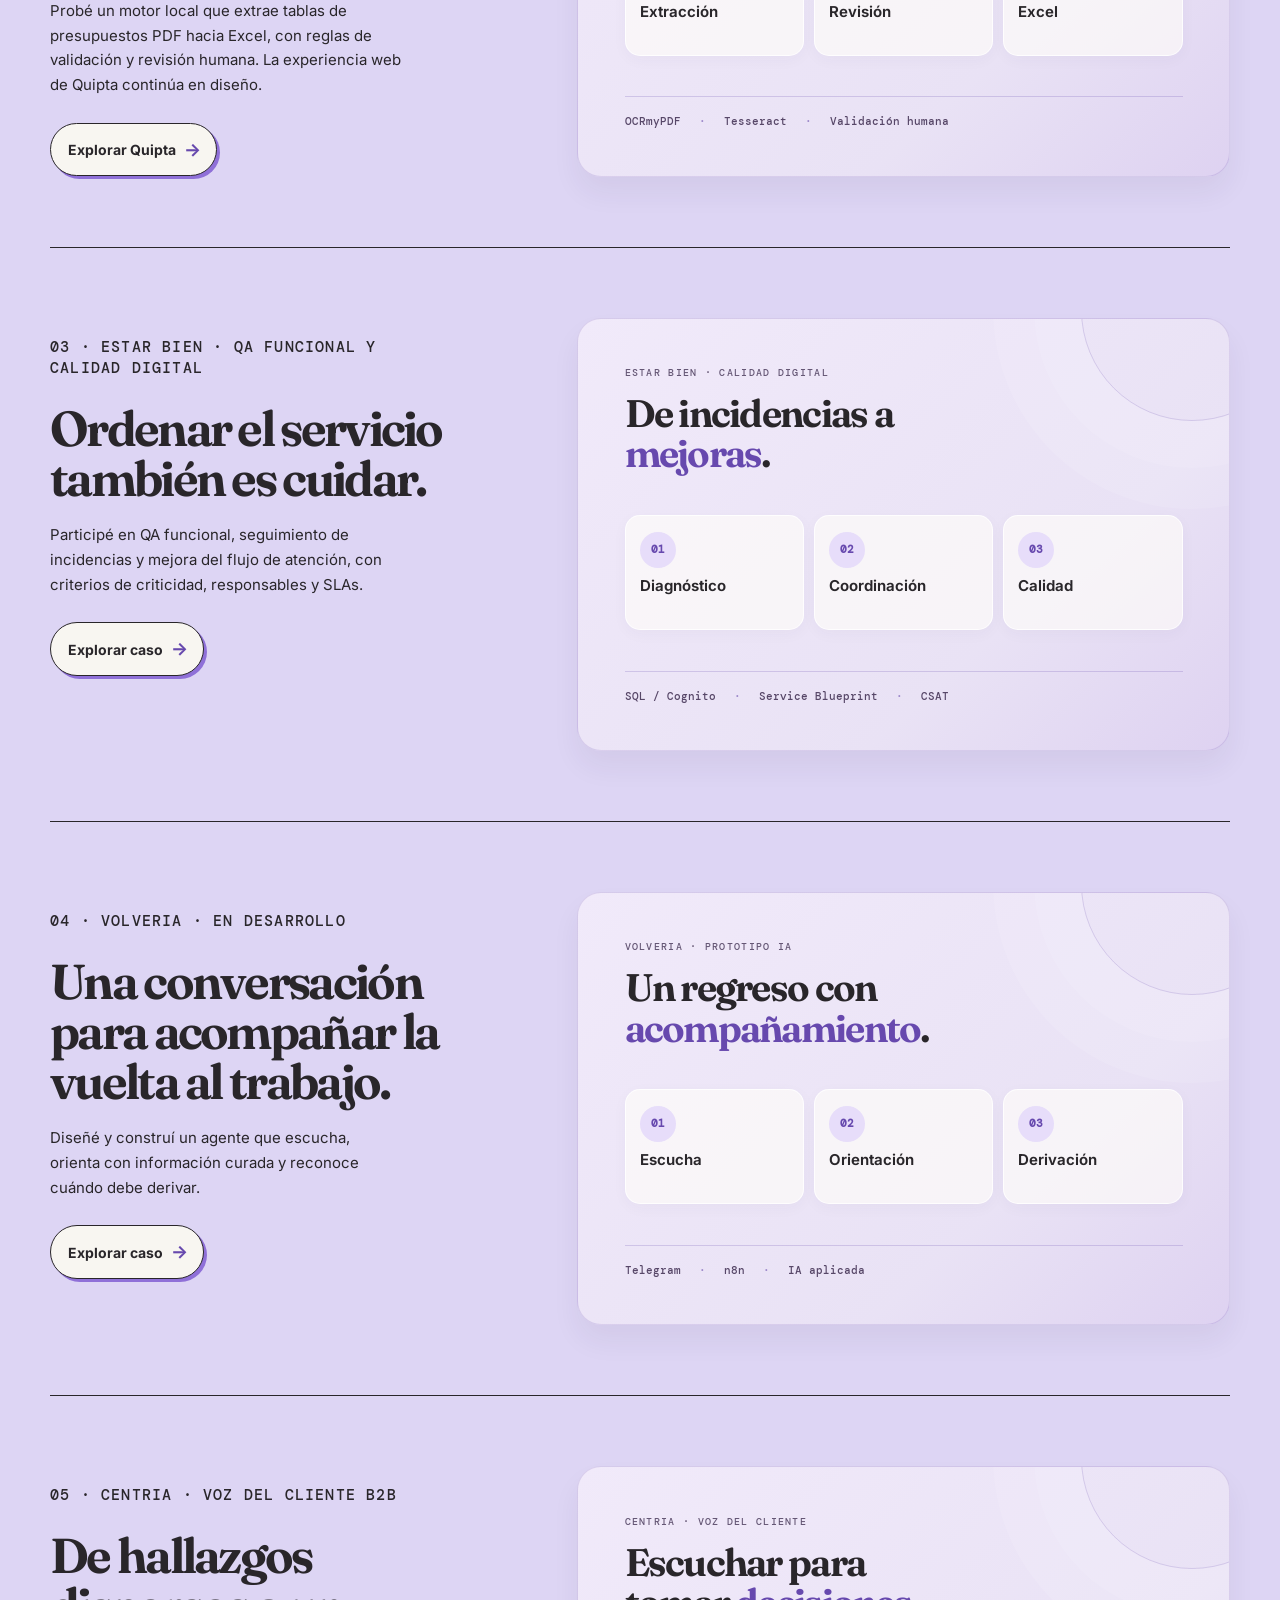
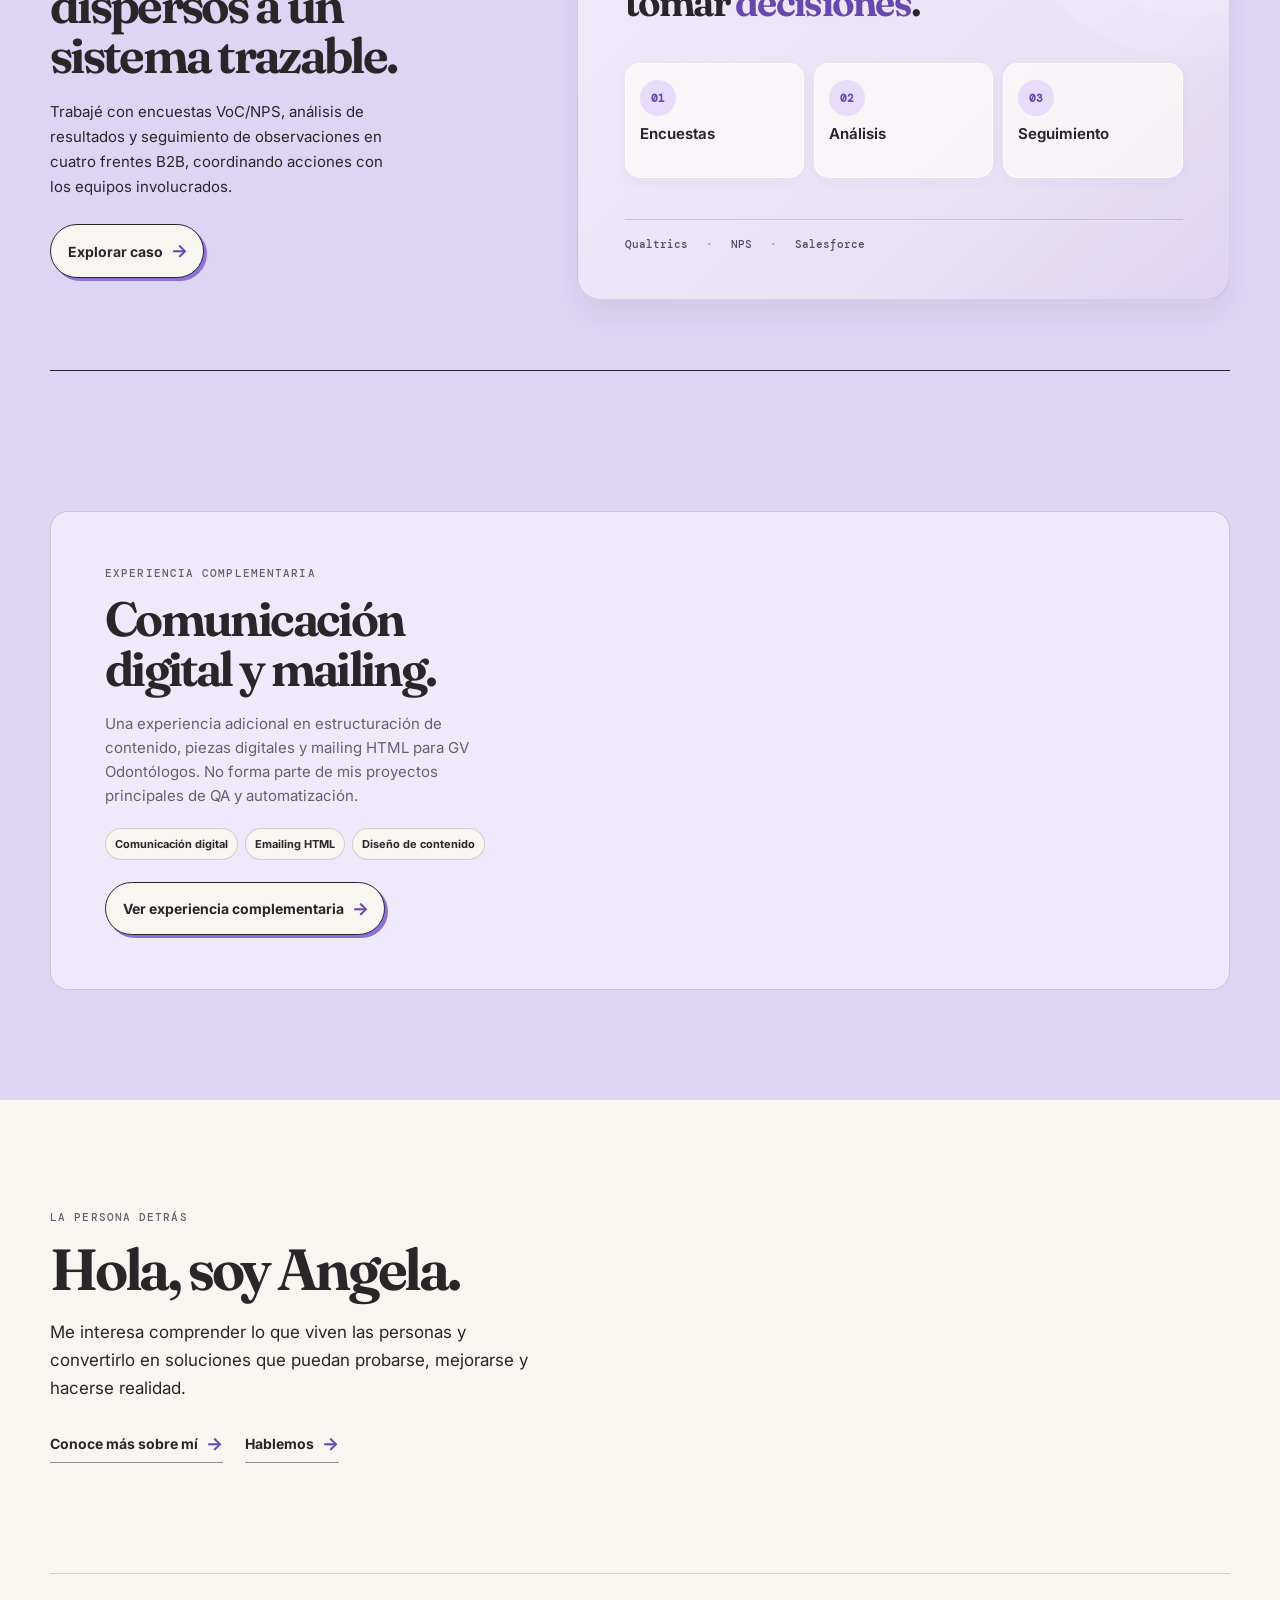
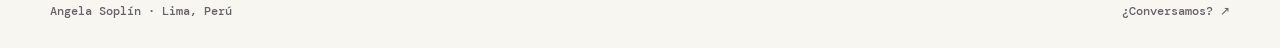
==== commit c5731356: "Integrar personaje junto a hitos de Trayectoria y no debajo" ====
--- a/index.html
+++ b/index.html
@@ -99,8 +99,8 @@
               ><small>Crear y probar nuevas soluciones.</small>
             </div>
           </div>
-        </div>
-      <div class="shell trajectory-pixel-wrap"><aside class="pixel-signature" aria-label="Firma visual de Angela"><div class="pixel-signature__portrait"><video autoplay muted loop playsinline preload="metadata" poster="assets/angela-pixel-poster.png" aria-label="Ilustración animada de Angela usando su laptop"><source src="assets/angela-pixel.webm" type="video/webm"></video></div><div class="pixel-signature__copy"><span class="pixel-signature__label">OBservar · CONECTAR · CREAR</span><p>Primero quiero <em>entender.</em></p></div></aside></div>
+          <div class="trajectory-companion"><aside class="pixel-signature" aria-label="Firma visual de Angela"><div class="pixel-signature__portrait"><video autoplay muted loop playsinline preload="metadata" poster="assets/angela-pixel-poster.png" aria-label="Ilustración animada de Angela usando su laptop"><source src="assets/angela-pixel.webm" type="video/webm"></video></div><div class="pixel-signature__copy"><span class="pixel-signature__label">OBservar · CONECTAR · CREAR</span><p>Primero quiero <em>entender.</em></p></div></aside></div>
+        </div>
       </section>
 
       <section
--- a/css/styles.css
+++ b/css/styles.css
@@ -2704,3 +2704,13 @@
 @media(max-width:600px){.pixel-signature{grid-template-columns:118px minmax(0,1fr);gap:12px;margin:26px auto;}
  .pixel-signature__copy p{font-size:clamp(19px,5vw,27px);}
  .pixel-signature__label{font-size:9px;letter-spacing:.05em;}}
+
+/* Reparación de firma animada: sin cortes ni máscaras */
+.pixel-signature {grid-template-columns: minmax(160px,220px) minmax(0,1fr);max-width:750px;}
+.pixel-signature__portrait {width:100%;aspect-ratio:1;overflow:visible;background:transparent;}
+.pixel-signature__portrait video {display:block;width:100%;height:100%;object-fit:contain;filter:drop-shadow(0 8px 16px rgba(41,38,42,.12));border:0;}
+.trajectory-pixel-wrap {display:flex;justify-content:flex-end;align-items:center;padding-bottom:35px;}
+.trajectory-pixel-wrap .pixel-signature {width:min(100%,620px);margin:0;}
+@media(max-width:760px){.pixel-signature{grid-template-columns:140px minmax(0,1fr);} .trajectory-pixel-wrap{justify-content:center;padding-bottom:28px;}}
+@media(max-width:420px){.pixel-signature{grid-template-columns:110px minmax(0,1fr);} .pixel-signature__copy p{font-size:20px;}}
+@media(prefers-reduced-motion:reduce){.pixel-signature__portrait video{animation:none;}}
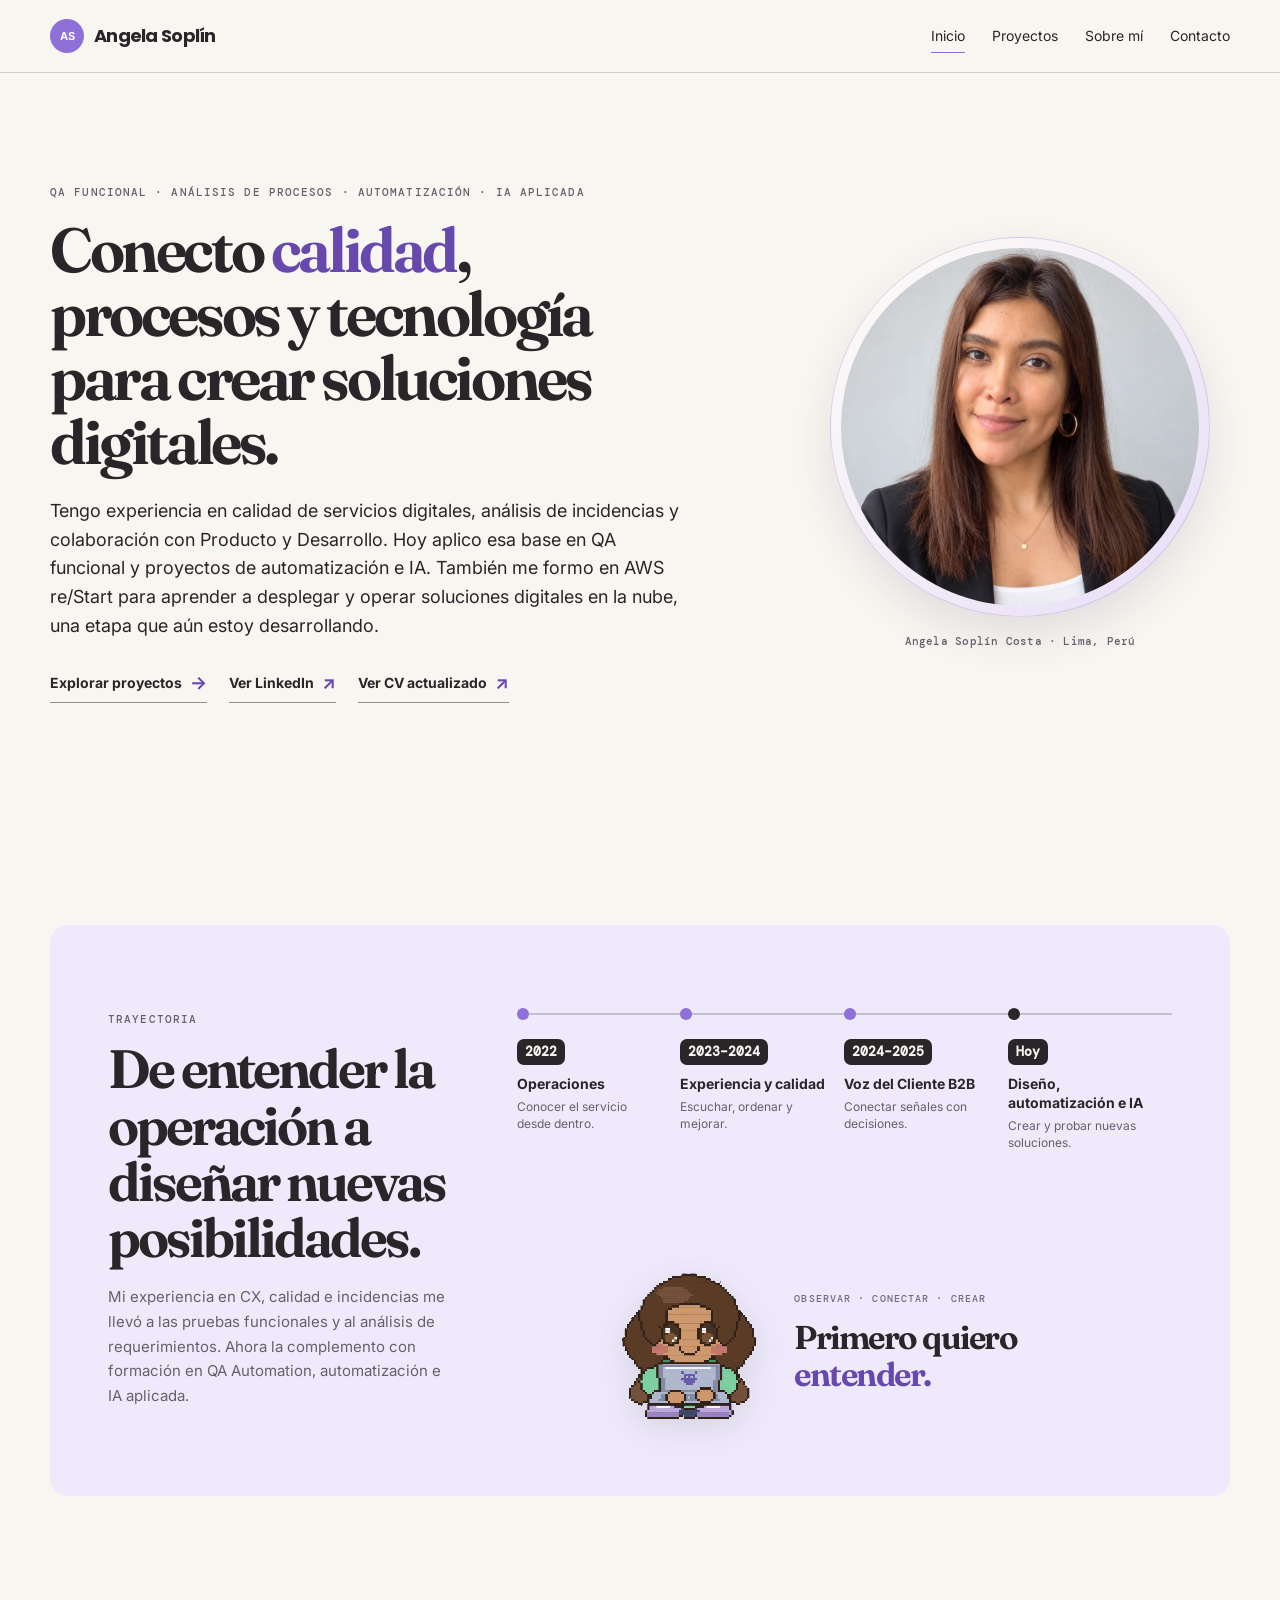
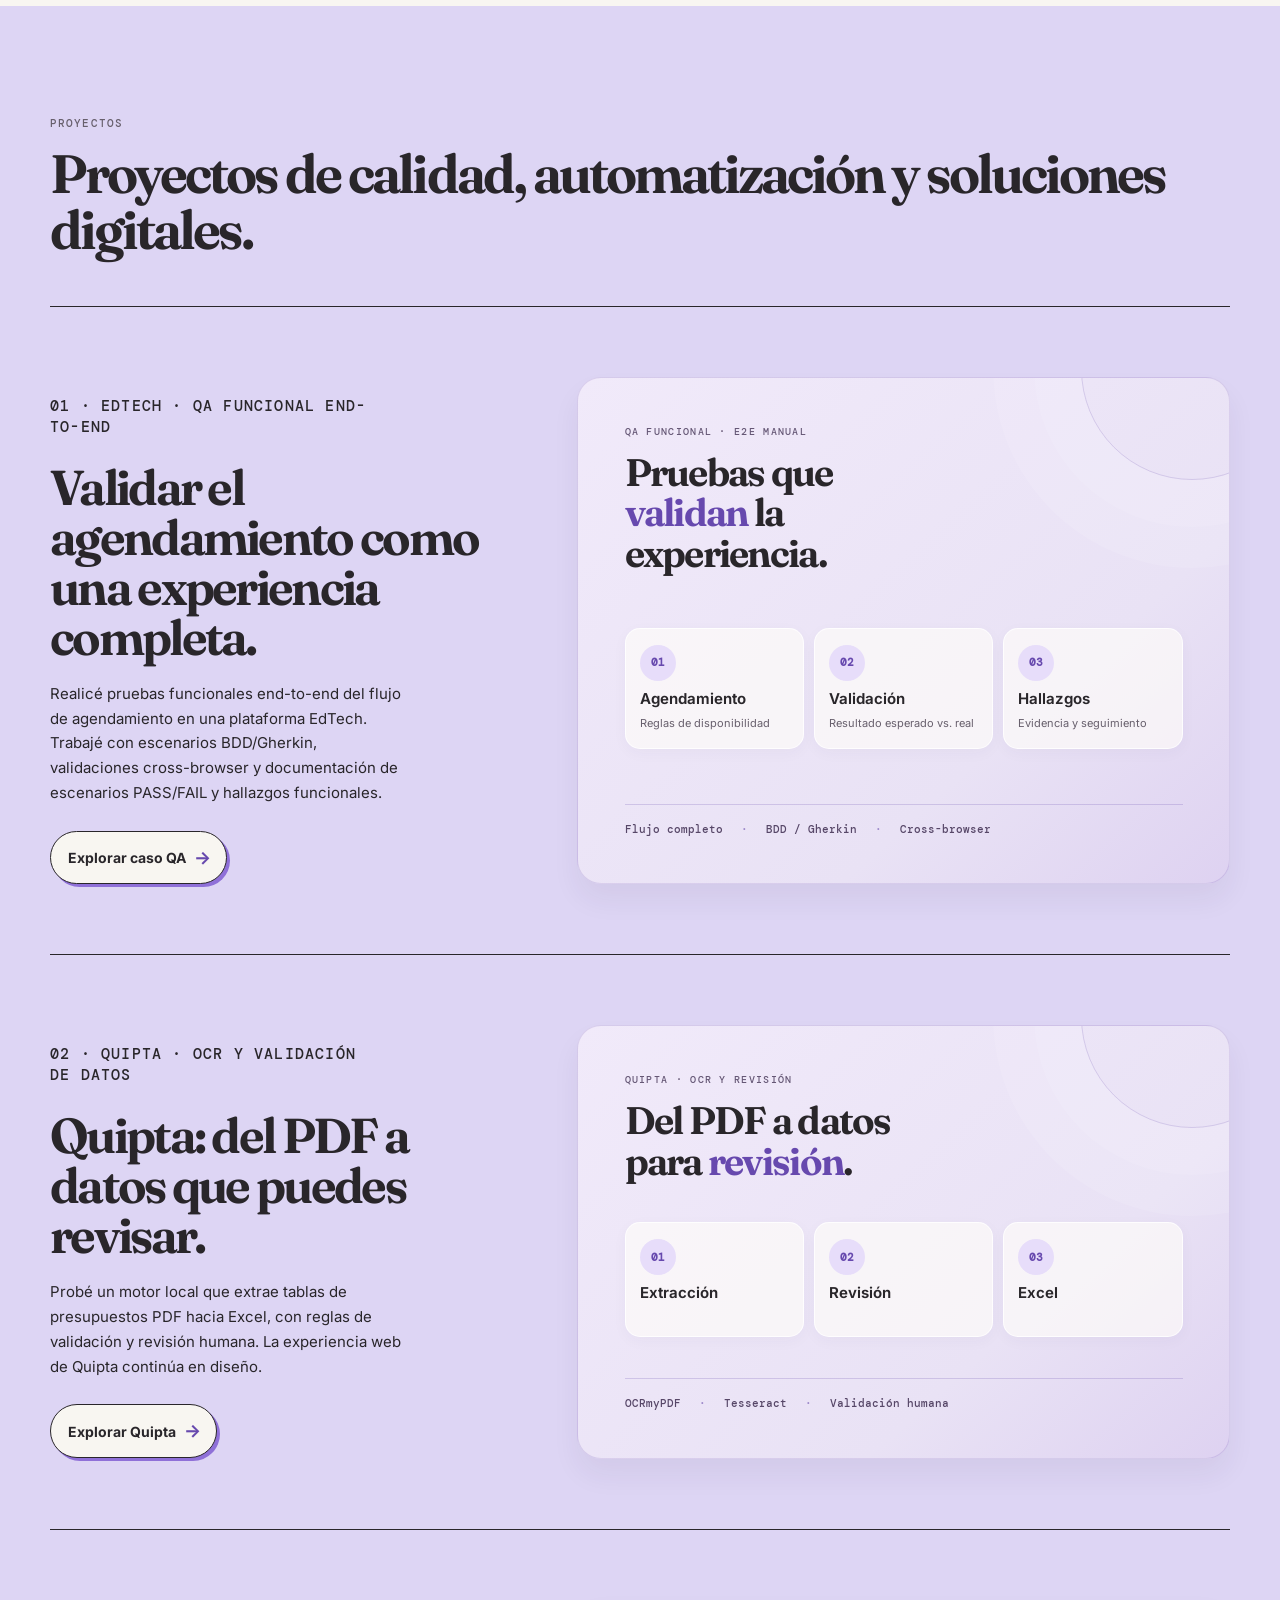
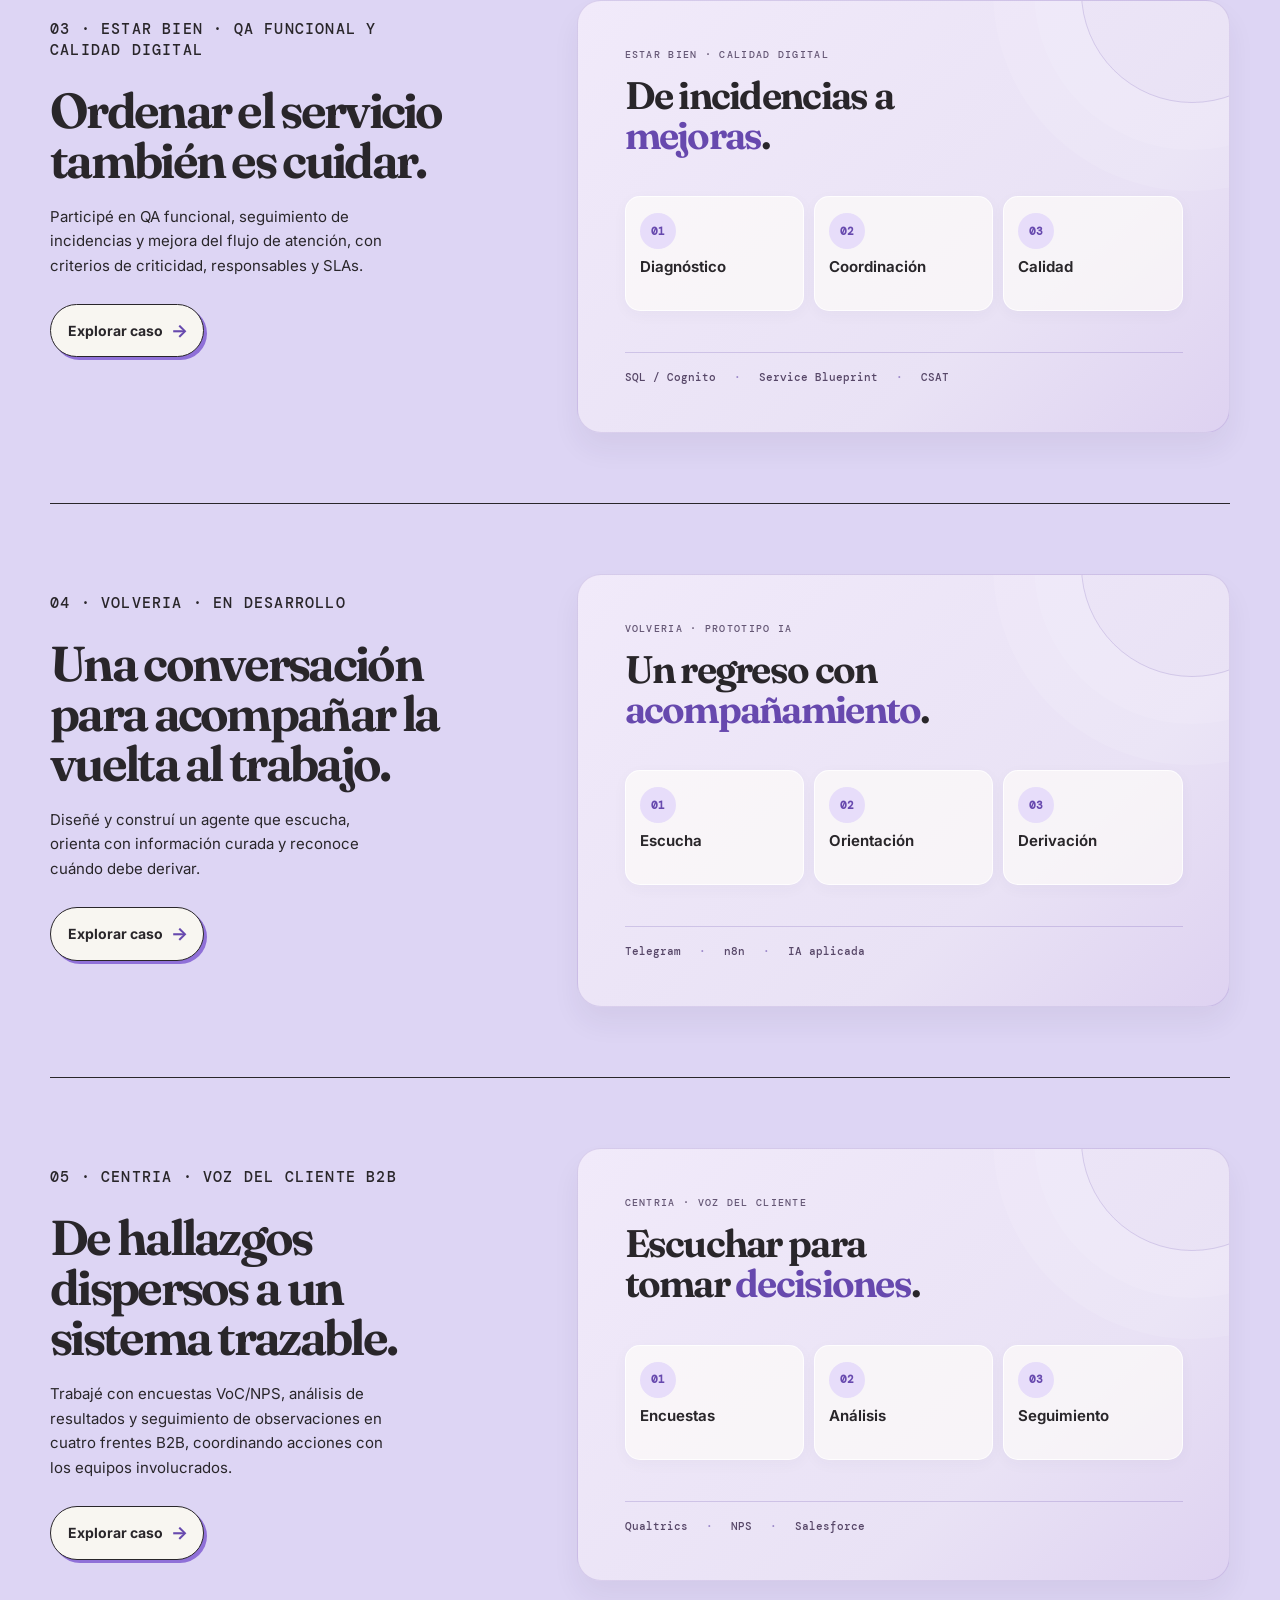
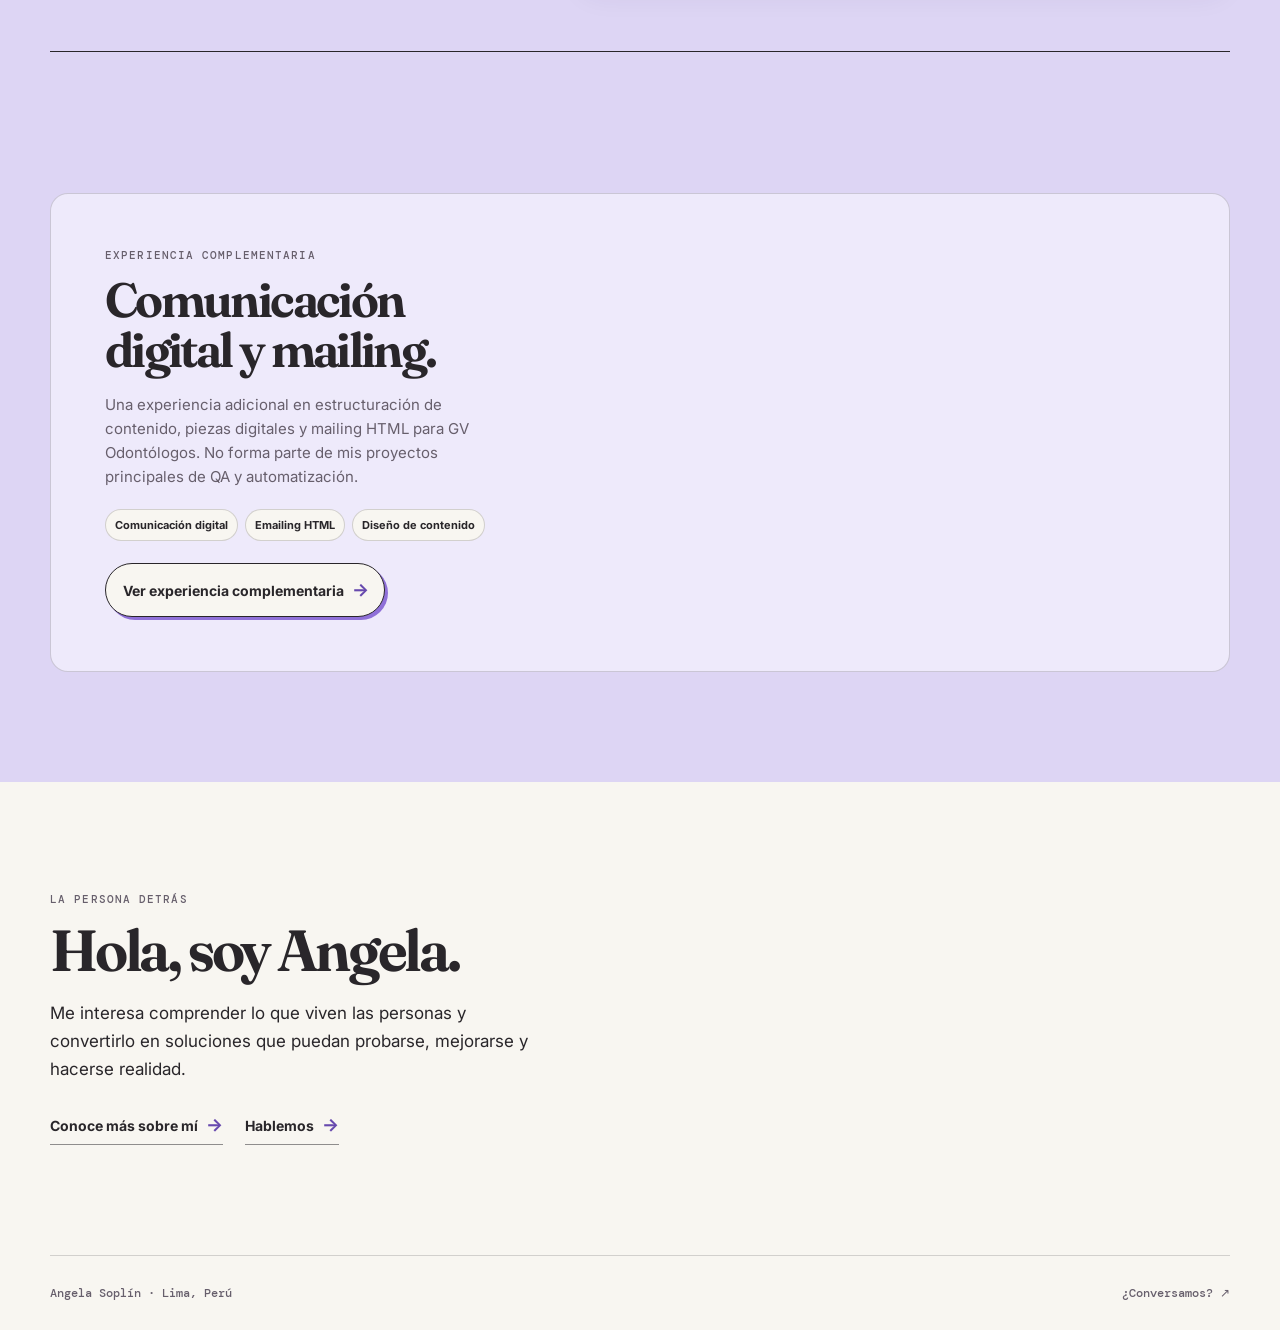
==== commit 078d823c: "Prototipo Home: descubrimiento progresivo accesible y ritmo editorial" ====
--- a/index.html
+++ b/index.html
@@ -71,7 +71,7 @@
 
       <section class="trajectory" aria-labelledby="trayectoria-titulo">
         <div class="trajectory-panel shell">
-          <div class="trajectory-copy">
+          <div class="trajectory-copy" data-reveal>
             <p class="eyebrow">Trayectoria</p>
             <h2 class="section-title" id="trayectoria-titulo">
               De entender la operación a diseñar nuevas posibilidades.
@@ -82,24 +82,24 @@
           </div>
 
           <div class="timeline" aria-label="Evolución profesional de Angela">
-            <div class="timeline-step">
+            <div class="timeline-step" data-reveal>
               <b>2022</b><span>Operaciones</span
               ><small>Conocer el servicio desde dentro.</small>
             </div>
-            <div class="timeline-step">
+            <div class="timeline-step" data-reveal>
               <b>2023–2024</b><span>Experiencia y calidad</span
               ><small>Escuchar, ordenar y mejorar.</small>
             </div>
-            <div class="timeline-step">
+            <div class="timeline-step" data-reveal>
               <b>2024–2025</b><span>Voz del Cliente B2B</span
               ><small>Conectar señales con decisiones.</small>
             </div>
-            <div class="timeline-step">
+            <div class="timeline-step" data-reveal>
               <b>Hoy</b><span>Diseño, automatización e IA</span
               ><small>Crear y probar nuevas soluciones.</small>
             </div>
           </div>
-          <div class="trajectory-companion"><aside class="pixel-signature" aria-label="Firma visual de Angela"><div class="pixel-signature__portrait"><video autoplay muted loop playsinline preload="metadata" poster="assets/angela-pixel-poster.png" aria-label="Ilustración animada de Angela usando su laptop"><source src="assets/angela-pixel.webm" type="video/webm"></video></div><div class="pixel-signature__copy"><span class="pixel-signature__label">OBservar · CONECTAR · CREAR</span><p>Primero quiero <em>entender.</em></p></div></aside></div>
+          <div class="trajectory-companion" data-reveal><aside class="pixel-signature" aria-label="Firma visual de Angela"><div class="pixel-signature__portrait"><video autoplay muted loop playsinline preload="metadata" poster="assets/angela-pixel-poster.png" aria-label="Ilustración animada de Angela usando su laptop"><source src="assets/angela-pixel.webm" type="video/webm"></video></div><div class="pixel-signature__copy"><span class="pixel-signature__label">OBservar · CONECTAR · CREAR</span><p>Primero quiero <em>entender.</em></p></div></aside></div>
         </div>
       </section>
 
@@ -119,7 +119,7 @@
           </div>
 
           <div class="project-list">
-            <article class="project-chapter">
+            <article class="project-chapter" data-reveal>
               <div class="project-copy">
                 <p class="project-index">01 · EdTech · QA funcional end-to-end</p>
                 <h3>Validar el agendamiento como una experiencia completa.</h3>
@@ -143,7 +143,7 @@
                 <div class="qa-editorial-footer"><span>Flujo completo</span><span>BDD / Gherkin</span><span>Cross-browser</span></div>
               </div>
             </article>
-            <article class="project-chapter">
+            <article class="project-chapter" data-reveal>
               <div class="project-copy">
                 <p class="project-index">
                   02 · Quipta · OCR y validación de datos
@@ -163,7 +163,7 @@
               </div>
             </article>
 
-            <article class="project-chapter">
+            <article class="project-chapter" data-reveal>
               <div class="project-copy">
                 <p class="project-index">
                   03 · Estar Bien · QA funcional y calidad digital
@@ -183,7 +183,7 @@
               </div>
             </article>
 
-            <article class="project-chapter">
+            <article class="project-chapter" data-reveal>
               <div class="project-copy">
                 <p class="project-index">04 · VolverIA · En desarrollo</p>
                 <h3>Una conversación para acompañar la vuelta al trabajo.</h3>
@@ -202,7 +202,7 @@
               </div>
             </article>
 
-            <article class="project-chapter">
+            <article class="project-chapter" data-reveal>
               <div class="project-copy">
                 <p class="project-index">05 · Centria · Voz del Cliente B2B</p>
                 <h3>De hallazgos dispersos a un sistema trazable.</h3>
@@ -221,7 +221,7 @@
             </article>
           </div>
 
-          <section class="selected-work" aria-labelledby="piezas-titulo">
+          <section class="selected-work" data-reveal aria-labelledby="piezas-titulo">
             <div class="selected-work-copy">
               <p class="eyebrow">Experiencia complementaria</p>
               <h2 class="section-title" id="piezas-titulo">Comunicación digital y mailing.</h2>
@@ -236,7 +236,7 @@
       </section>
 
       <section class="meet" aria-labelledby="conocer-titulo">
-        <div class="meet-inner shell">
+        <div class="meet-inner shell" data-reveal>
           <div>
             <p class="eyebrow">La persona detrás</p>
             <h2 id="conocer-titulo">Hola, soy Angela.</h2>
@@ -263,5 +263,46 @@
       <p>Angela Soplín · Lima, Perú</p>
       <a href="contacto.html">¿Conversamos? ↗</a>
     </footer>
+  
+    <!-- Piloto de movimiento editorial: solo Home, sin librerías externas. -->
+    <script>
+      (() => {
+        const motionPreference = window.matchMedia("(prefers-reduced-motion: reduce)");
+        const pixelVideos = document.querySelectorAll(".pixel-signature video");
+        const updateVideoMotion = () => {
+          pixelVideos.forEach((video) => {
+            if (motionPreference.matches) {
+              video.pause();
+            } else {
+              video.play().catch(() => {});
+            }
+          });
+          if (motionPreference.matches) {
+            document.documentElement.classList.remove("motion-ready");
+            document.querySelectorAll("[data-reveal]").forEach((element) => {
+              element.classList.add("is-visible");
+            });
+          }
+        };
+        updateVideoMotion();
+        if (typeof motionPreference.addEventListener === "function") {
+          motionPreference.addEventListener("change", updateVideoMotion);
+        }
+        if (motionPreference.matches || !("IntersectionObserver" in window)) return;
+
+        const observer = new IntersectionObserver((entries) => {
+          entries.forEach(({ target, isIntersecting }) => {
+            if (!isIntersecting) return;
+            target.classList.add("is-visible");
+            observer.unobserve(target);
+          });
+        }, { threshold: 0.08, rootMargin: "0px 0px -5% 0px" });
+
+        document.querySelectorAll("[data-reveal]").forEach((target) => {
+          observer.observe(target);
+        });
+        document.documentElement.classList.add("motion-ready");
+      })();
+    </script>
   </body>
 </html>
--- a/css/styles.css
+++ b/css/styles.css
@@ -2714,3 +2714,38 @@
 @media(max-width:760px){.pixel-signature{grid-template-columns:140px minmax(0,1fr);} .trajectory-pixel-wrap{justify-content:center;padding-bottom:28px;}}
 @media(max-width:420px){.pixel-signature{grid-template-columns:110px minmax(0,1fr);} .pixel-signature__copy p{font-size:20px;}}
 @media(prefers-reduced-motion:reduce){.pixel-signature__portrait video{animation:none;}}
+
+/* Trayectoria: la mascota acompaña la línea de tiempo, no aparece debajo */
+.trajectory-panel {grid-template-columns: minmax(230px,.9fr) minmax(0,1.65fr);align-items:center;column-gap:clamp(24px,4vw,60px);}
+.trajectory-panel .timeline {grid-column:2;grid-row:1;padding-top:30px;}
+.trajectory-panel .trajectory-copy {grid-column:1;grid-row:1 / span 2;align-self:center;}
+.trajectory-companion {grid-column:2;grid-row:2;display:flex;justify-content:center;margin-top:-4px;}
+.trajectory-companion .pixel-signature {margin:0;max-width:500px;width:100%;grid-template-columns:minmax(130px,185px) minmax(0,1fr);gap:15px;}
+.trajectory-companion .pixel-signature__copy p {font-size:clamp(23px,2.7vw,33px);}
+@media(max-width:900px) {
+ .trajectory-panel {grid-template-columns:1fr;row-gap:18px;}
+ .trajectory-panel .trajectory-copy,.trajectory-panel .timeline,.trajectory-companion {grid-column:1;grid-row:auto;}
+ .trajectory-companion {justify-content:flex-start;}
+ .trajectory-companion .pixel-signature {max-width:540px;}
+}
+@media(max-width:540px){
+ .trajectory-companion .pixel-signature {grid-template-columns:120px minmax(0,1fr);}
+ .trajectory-companion .pixel-signature__copy p {font-size:23px;}
+}
+
+/* Firma contextual: aparece durante el relato, no después de sus conclusiones */
+.pixel-story-interlude {display:flex;align-items:center;justify-content:flex-end;
+ margin:clamp(24px,4vw,48px) 0;padding:clamp(14px,2vw,24px) 0;
+ border-block:1px solid rgba(103,73,174,.12);}
+.pixel-story-interlude .pixel-signature {width:min(100%,660px);max-width:660px;margin:0;
+ grid-template-columns:minmax(150px,200px) minmax(0,1fr);}
+.pixel-story-interlude .pixel-signature__portrait {min-height:155px;}
+@media(max-width:700px) {.pixel-story-interlude{justify-content:center;margin:24px 0;}
+ .pixel-story-interlude .pixel-signature{grid-template-columns:minmax(105px,135px) minmax(0,1fr);}}
+
+/* Contacto · personaje completo, sin recorte lateral */
+.contact-pixel-signature {width:100%;max-width:500px;grid-template-columns:minmax(120px,170px) minmax(0,1fr);gap:16px;margin:28px 0 0;}
+.contact-pixel-signature .pixel-signature__portrait {width:100%;aspect-ratio:1;min-width:0;overflow:visible;}
+.contact-pixel-signature .pixel-signature__portrait video {width:100%;height:100%;object-fit:contain;max-width:100%;display:block;clip-path:none;transform:none;}
+.contact-pixel-signature .pixel-signature__copy p {font-size:clamp(21px,2.5vw,32px);}
+@media(max-width:520px){.contact-pixel-signature{grid-template-columns:110px minmax(0,1fr);gap:12px;}.contact-pixel-signature .pixel-signature__copy p{font-size:22px;}}
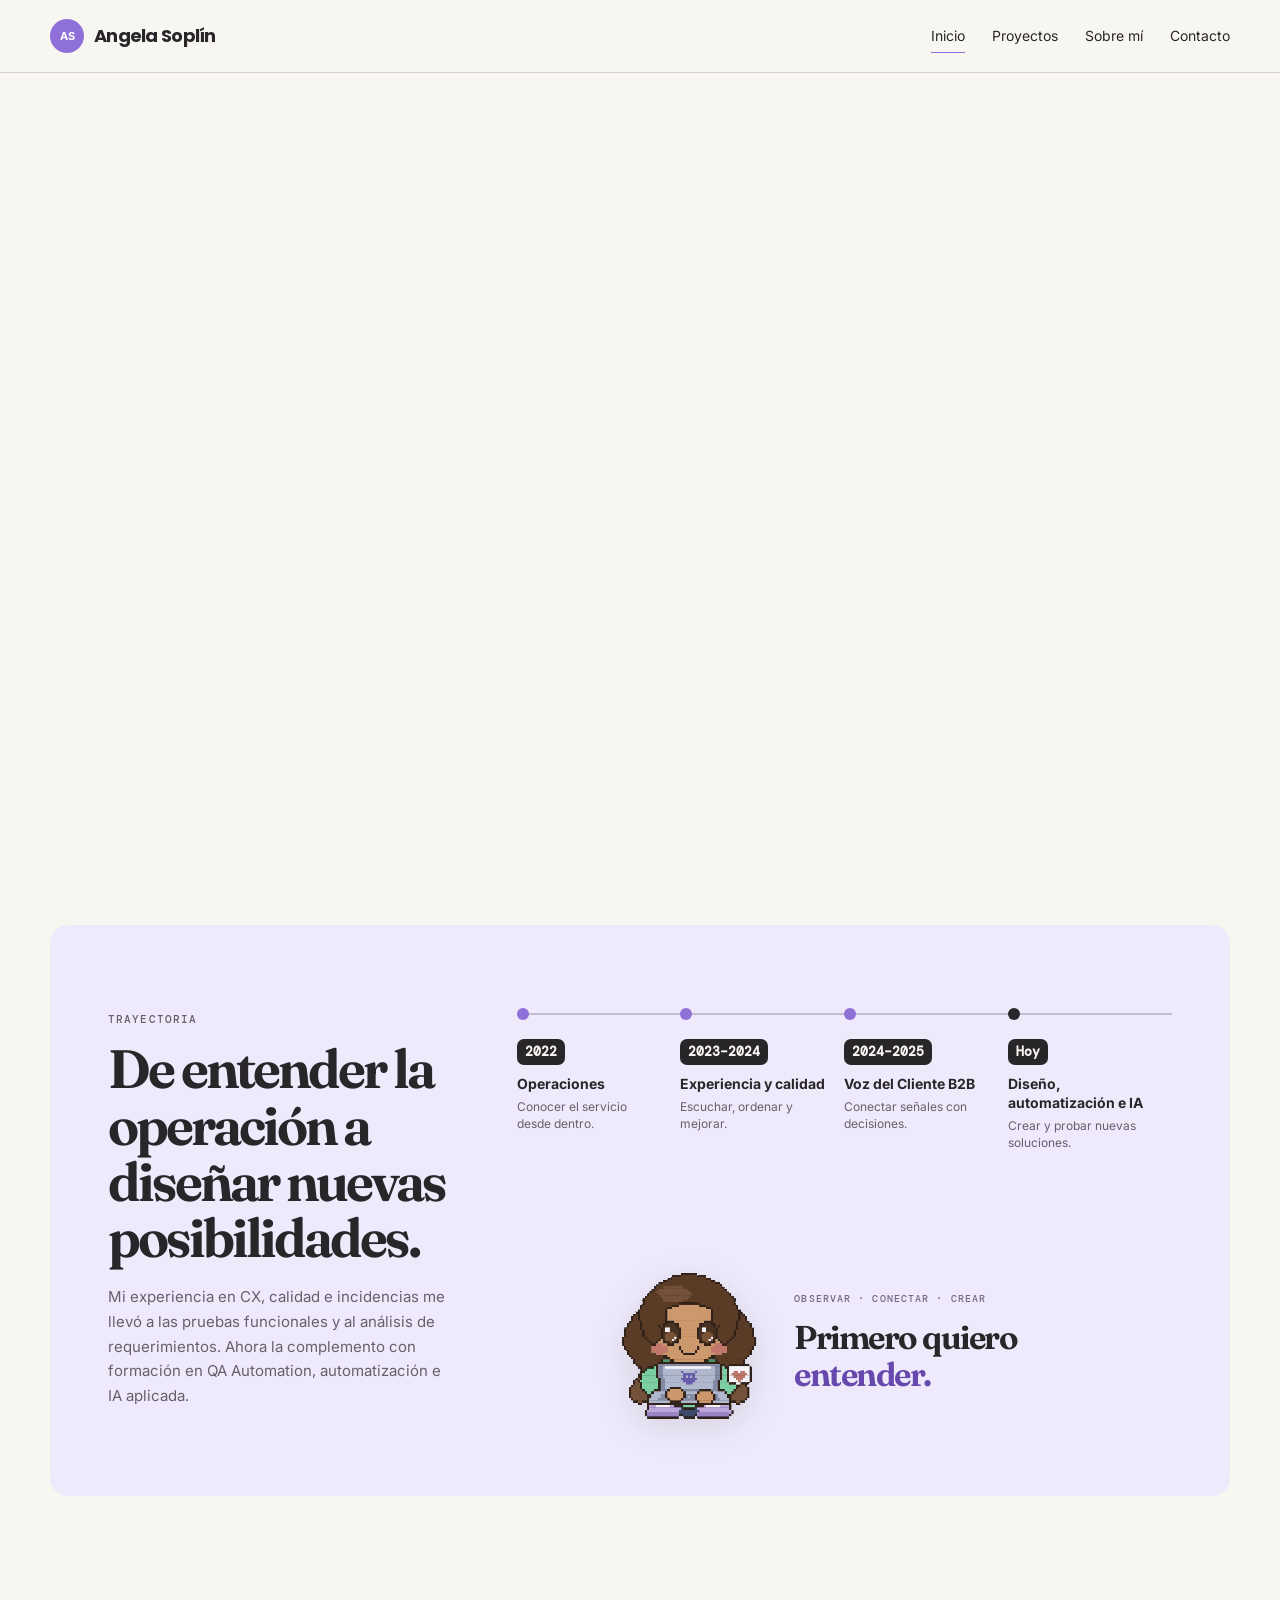
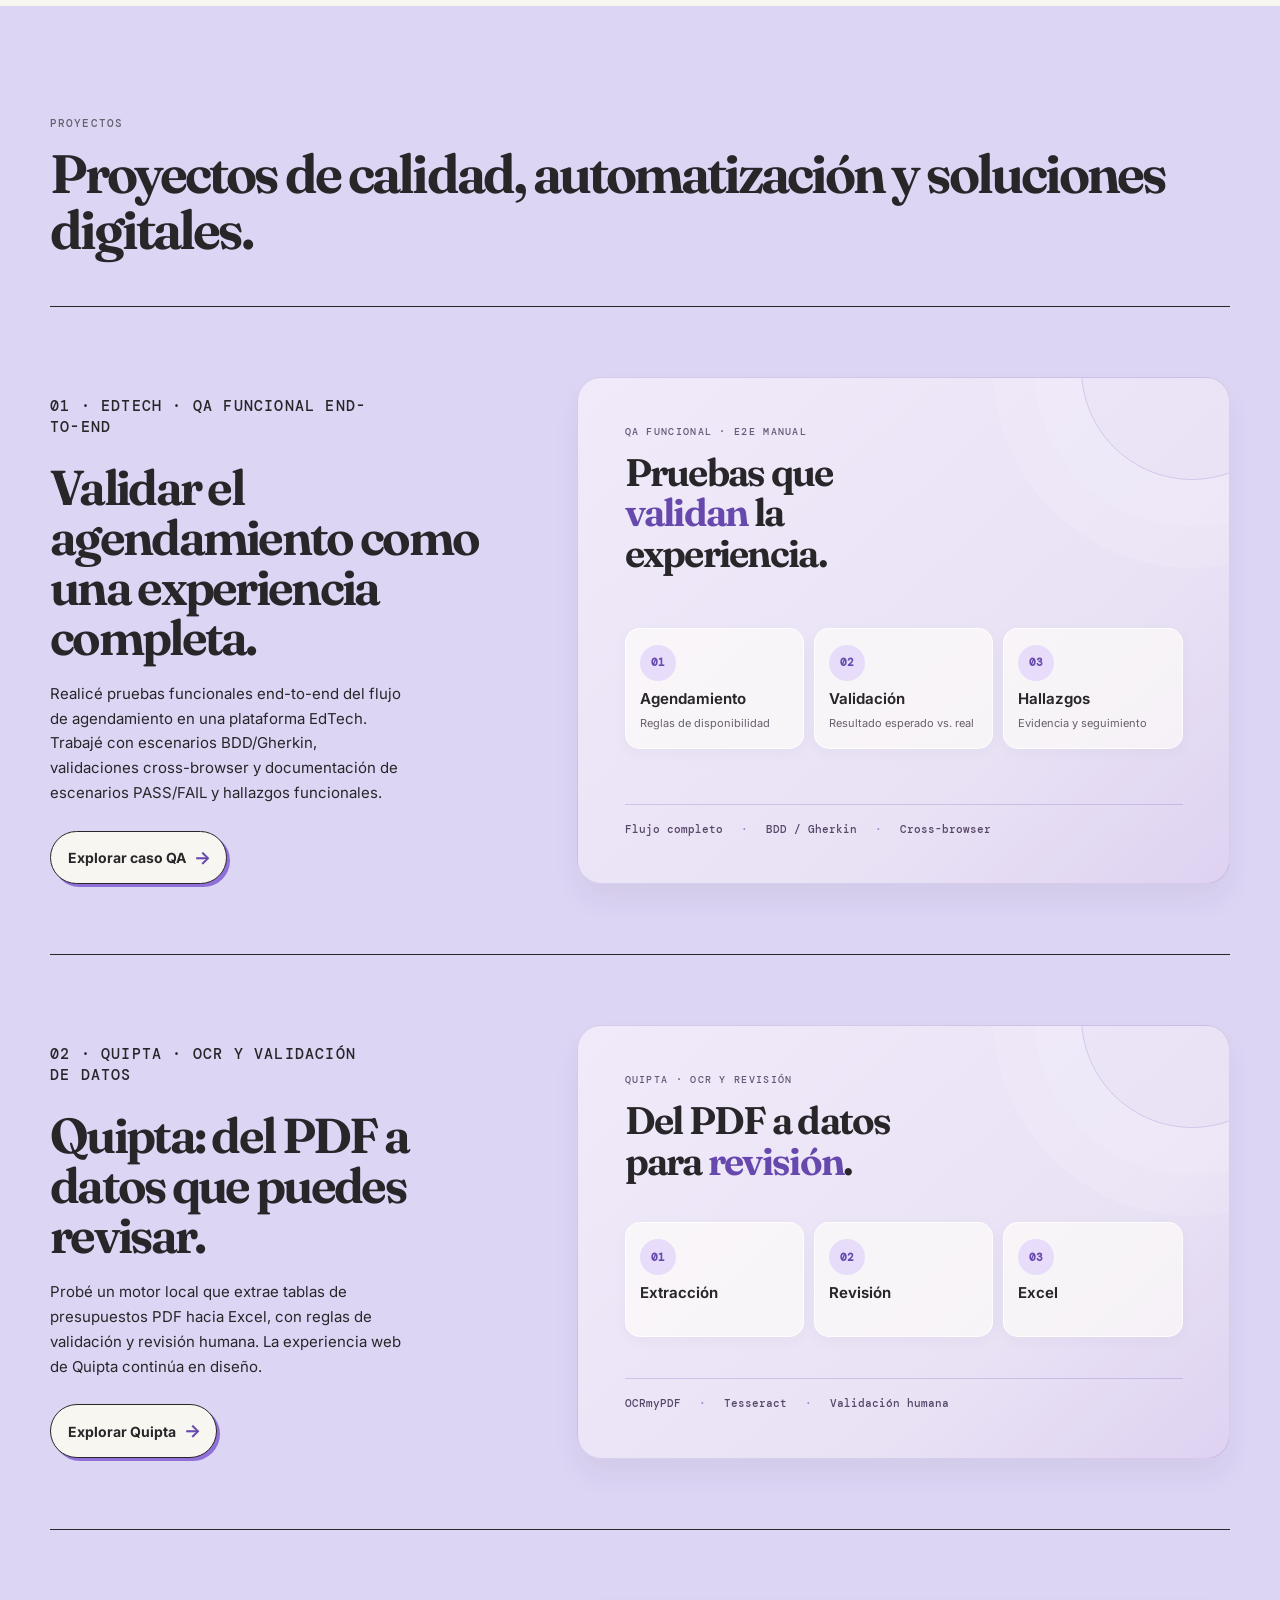
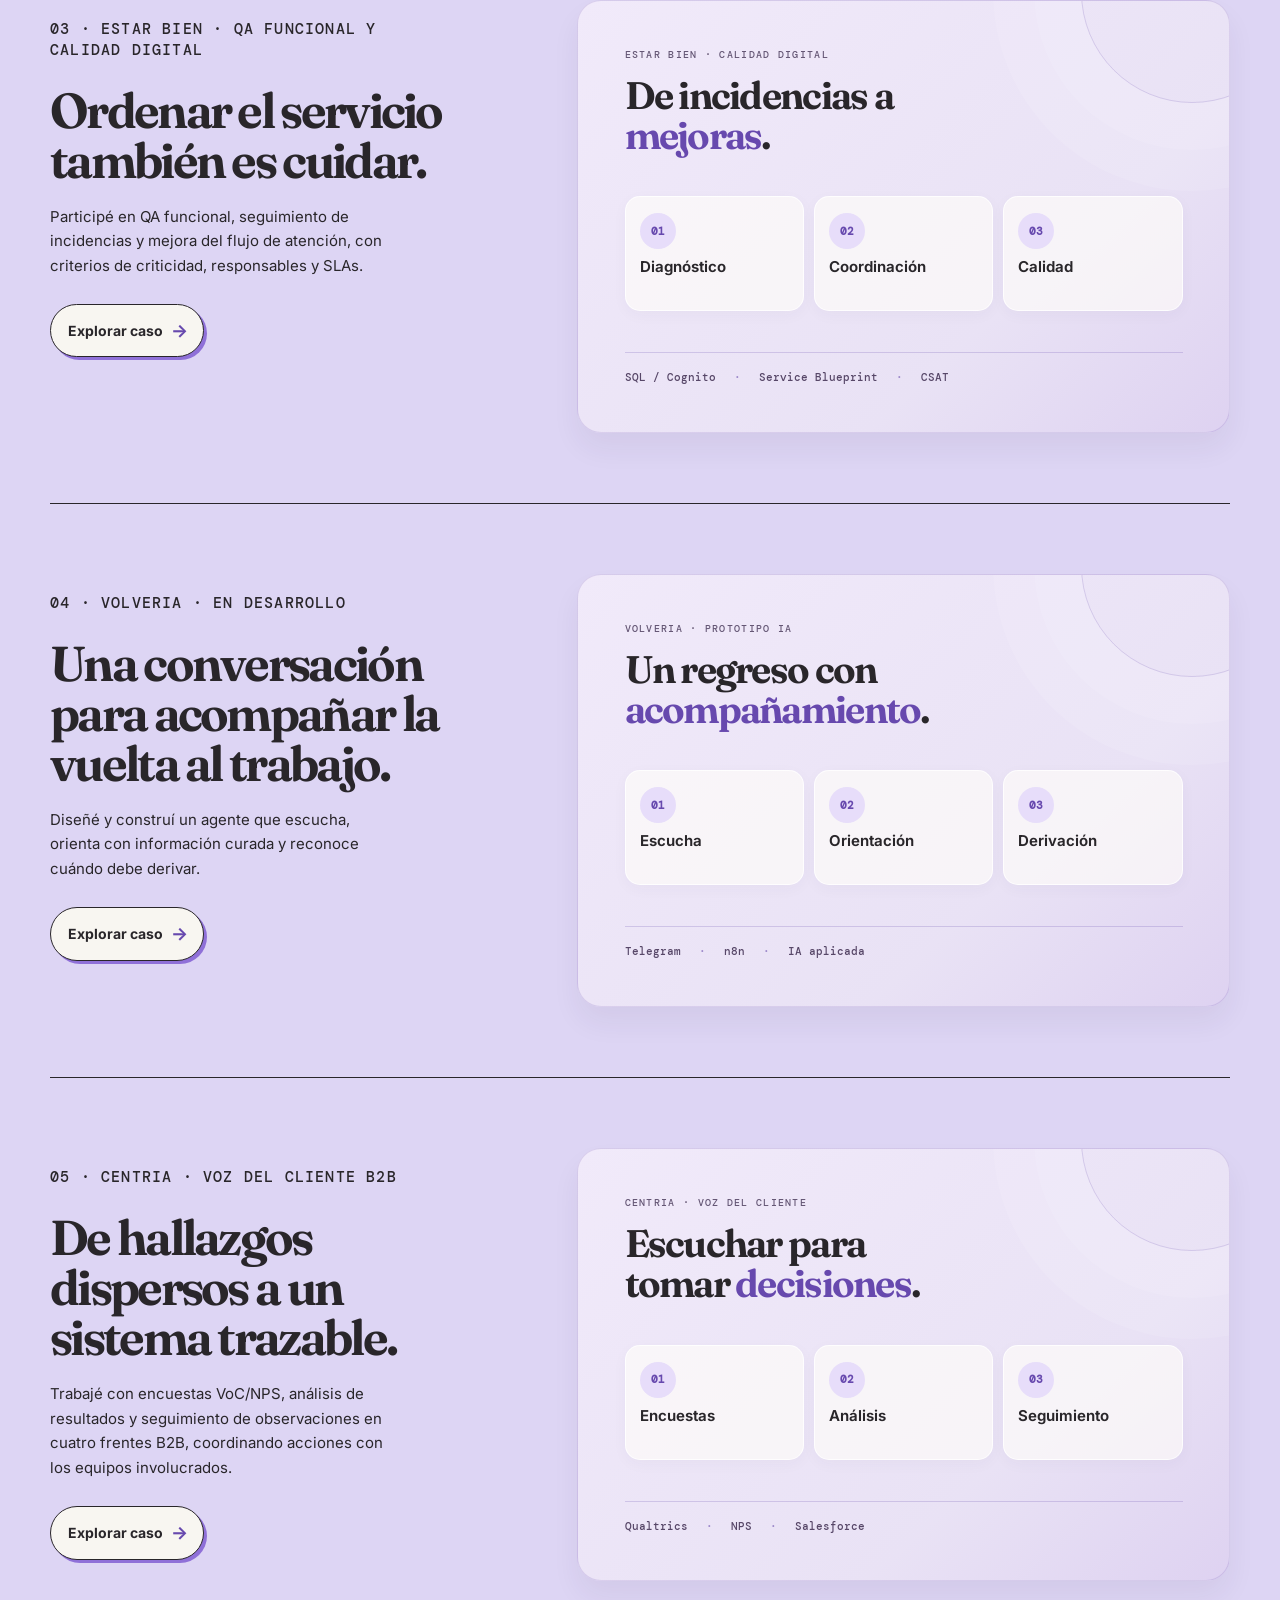
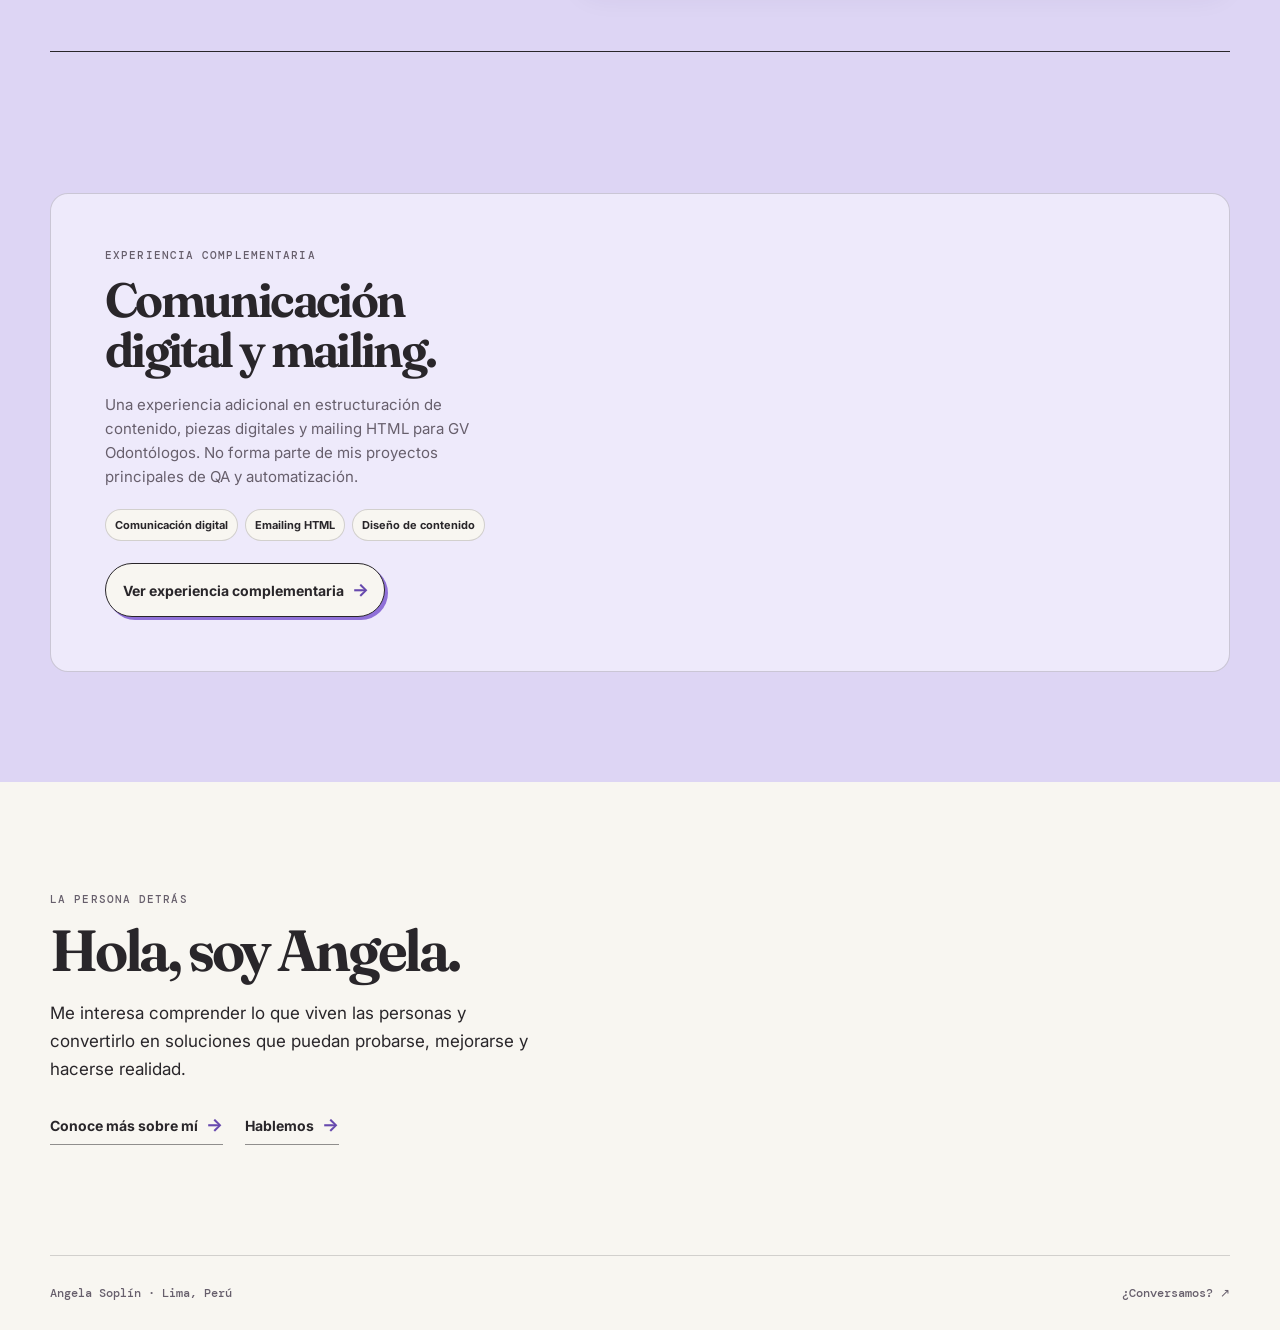
==== commit 0c824e2e: "Reactivar animaciones del Home al subir y bajar con observadores bidireccionales" ====
--- a/index.html
+++ b/index.html
@@ -35,7 +35,7 @@
     </header>
 
     <main id="contenido">
-      <section class="home-hero shell">
+      <section class="home-hero shell" data-reveal>
         <div>
           <p class="eyebrow">
             QA funcional · Análisis de procesos · Automatización · IA aplicada
@@ -267,41 +267,86 @@
     <!-- Piloto de movimiento editorial: solo Home, sin librerías externas. -->
     <script>
       (() => {
-        const motionPreference = window.matchMedia("(prefers-reduced-motion: reduce)");
-        const pixelVideos = document.querySelectorAll(".pixel-signature video");
-        const updateVideoMotion = () => {
-          pixelVideos.forEach((video) => {
-            if (motionPreference.matches) {
+        const root = document.documentElement;
+        const reducedMotion = window.matchMedia("(prefers-reduced-motion: reduce)");
+        const videos = document.querySelectorAll(".pixel-signature video");
+        const sections = [...document.querySelectorAll("[data-reveal]")];
+        let enterObserver;
+        let exitObserver;
+        let lastScrollY = window.scrollY;
+        let scrollFramePending = false;
+
+        // La dirección da personalidad al regreso: al subir, los elementos
+        // reaparecen desde arriba; al bajar, desde abajo.
+        window.addEventListener("scroll", () => {
+          if (scrollFramePending) return;
+          scrollFramePending = true;
+          window.requestAnimationFrame(() => {
+            const currentScrollY = window.scrollY;
+            const delta = currentScrollY - lastScrollY;
+            if (Math.abs(delta) >= 4) {
+              root.dataset.scrollDirection = delta < 0 ? "up" : "down";
+              lastScrollY = currentScrollY;
+            }
+            scrollFramePending = false;
+          });
+        }, { passive: true });
+
+        const configureMotion = () => {
+          const canAnimate = !reducedMotion.matches && "IntersectionObserver" in window;
+          videos.forEach((video) => {
+            if (canAnimate) {
+              video.play().catch(() => {});
+            } else {
               video.pause();
-            } else {
-              video.play().catch(() => {});
             }
           });
-          if (motionPreference.matches) {
-            document.documentElement.classList.remove("motion-ready");
-            document.querySelectorAll("[data-reveal]").forEach((element) => {
-              element.classList.add("is-visible");
+
+          enterObserver?.disconnect();
+          exitObserver?.disconnect();
+
+          if (!canAnimate) {
+            root.classList.remove("motion-ready");
+            sections.forEach((section) => section.classList.add("is-visible"));
+            return;
+          }
+
+          // Mantener visibles los bloques ya presentes al cargar la página.
+          // Los que están lejos se preparan para entrar al hacer scroll.
+          const viewportHeight = window.innerHeight;
+          sections.forEach((section) => {
+            const bounds = section.getBoundingClientRect();
+            const initiallyVisible = bounds.bottom > 0 && bounds.top < viewportHeight;
+            section.classList.toggle("is-visible", initiallyVisible);
+          });
+
+          enterObserver = new IntersectionObserver((entries) => {
+            entries.forEach(({ target, isIntersecting }) => {
+              if (isIntersecting) target.classList.add("is-visible");
             });
-          }
+          }, { threshold: 0.08, rootMargin: "-5% 0px -5% 0px" });
+
+          // Se rearma solo cuando el bloque sale COMPLETAMENTE de pantalla;
+          // evita que desaparezca mientras aún está a la vista.
+          exitObserver = new IntersectionObserver((entries) => {
+            entries.forEach(({ target, isIntersecting }) => {
+              if (!isIntersecting) target.classList.remove("is-visible");
+            });
+          }, { threshold: 0, rootMargin: "15% 0px 15% 0px" });
+
+          sections.forEach((section) => {
+            enterObserver.observe(section);
+            exitObserver.observe(section);
+          });
+          root.classList.add("motion-ready");
         };
-        updateVideoMotion();
-        if (typeof motionPreference.addEventListener === "function") {
-          motionPreference.addEventListener("change", updateVideoMotion);
+
+        configureMotion();
+        if (typeof reducedMotion.addEventListener === "function") {
+          reducedMotion.addEventListener("change", configureMotion);
+        } else if (typeof reducedMotion.addListener === "function") {
+          reducedMotion.addListener(configureMotion);
         }
-        if (motionPreference.matches || !("IntersectionObserver" in window)) return;
-
-        const observer = new IntersectionObserver((entries) => {
-          entries.forEach(({ target, isIntersecting }) => {
-            if (!isIntersecting) return;
-            target.classList.add("is-visible");
-            observer.unobserve(target);
-          });
-        }, { threshold: 0.08, rootMargin: "0px 0px -5% 0px" });
-
-        document.querySelectorAll("[data-reveal]").forEach((target) => {
-          observer.observe(target);
-        });
-        document.documentElement.classList.add("motion-ready");
       })();
     </script>
   </body>
--- a/css/styles.css
+++ b/css/styles.css
@@ -2749,3 +2749,73 @@
 .contact-pixel-signature .pixel-signature__portrait video {width:100%;height:100%;object-fit:contain;max-width:100%;display:block;clip-path:none;transform:none;}
 .contact-pixel-signature .pixel-signature__copy p {font-size:clamp(21px,2.5vw,32px);}
 @media(max-width:520px){.contact-pixel-signature{grid-template-columns:110px minmax(0,1fr);gap:12px;}.contact-pixel-signature .pixel-signature__copy p{font-size:22px;}}
+
+/* Movimiento editorial · prototipo Home v1
+   Curiosidad: descubrir; análisis: seguir hitos; empatía: ritmo legible.
+   Solo se activa cuando JavaScript confirma soporte y no hay movimiento reducido. */
+@keyframes angela-editorial-enter {
+  from { opacity: 0; transform: translate3d(0, 12px, 0); }
+  to   { opacity: 1; transform: translate3d(0, 0, 0); }
+}
+@media (prefers-reduced-motion: no-preference) {
+  .motion-ready .home-hero > div:first-child > .eyebrow {
+    animation: angela-editorial-enter 520ms cubic-bezier(.22,1,.36,1) both;
+  }
+  .motion-ready .home-hero h1 {
+    animation: angela-editorial-enter 620ms cubic-bezier(.22,1,.36,1) 90ms both;
+  }
+  .motion-ready .home-hero .hero-copy {
+    animation: angela-editorial-enter 620ms cubic-bezier(.22,1,.36,1) 160ms both;
+  }
+  .motion-ready .home-hero .hero-actions {
+    animation: angela-editorial-enter 620ms cubic-bezier(.22,1,.36,1) 220ms both;
+  }
+  .motion-ready .home-hero .home-portrait {
+    animation: angela-editorial-enter 740ms cubic-bezier(.22,1,.36,1) 160ms both;
+  }
+  .motion-ready [data-reveal] {
+    opacity: 0;
+    transform: translate3d(0, 17px, 0);
+    transition: opacity 520ms ease-out, transform 520ms cubic-bezier(.22,1,.36,1);
+  }
+  .motion-ready [data-reveal].is-visible {
+    opacity: 1;
+    transform: translate3d(0, 0, 0);
+  }
+  .motion-ready .timeline-step:nth-child(2) { transition-delay: 75ms; }
+  .motion-ready .timeline-step:nth-child(3) { transition-delay: 150ms; }
+  .motion-ready .timeline-step:nth-child(4) { transition-delay: 225ms; }
+  .motion-ready .timeline-step::before {
+    transition: transform 280ms ease, background-color 280ms ease;
+  }
+  .motion-ready .timeline-step.is-visible::before {
+    transform: scale(1.18);
+  }
+}
+/* Respuesta discreta a la exploración; no simulamos elementos clicables. */
+@media (hover: hover) and (pointer: fine) and (prefers-reduced-motion: no-preference) {
+  .project-chapter .project-visual {
+    transition: border-color 220ms ease, box-shadow 220ms ease, transform 220ms ease;
+  }
+  .project-chapter:has(.case-cta:hover) .project-visual,
+  .project-chapter:has(.case-cta:focus-visible) .project-visual {
+    border-color: rgba(103,73,174,.48);
+    box-shadow: 0 9px 20px rgba(41,38,42,.065);
+    transform: translate3d(0,-3px,0);
+  }
+}
+@media (prefers-reduced-motion: reduce) {
+  html.motion-ready [data-reveal],
+  html.motion-ready [data-reveal].is-visible {
+    opacity: 1 !important;
+    transform: none !important;
+    transition: none !important;
+  }
+  .home-hero > div:first-child > .eyebrow,
+  .home-hero h1,
+  .home-hero .hero-copy,
+  .home-hero .hero-actions,
+  .home-hero .home-portrait {
+    animation: none !important;
+  }
+}
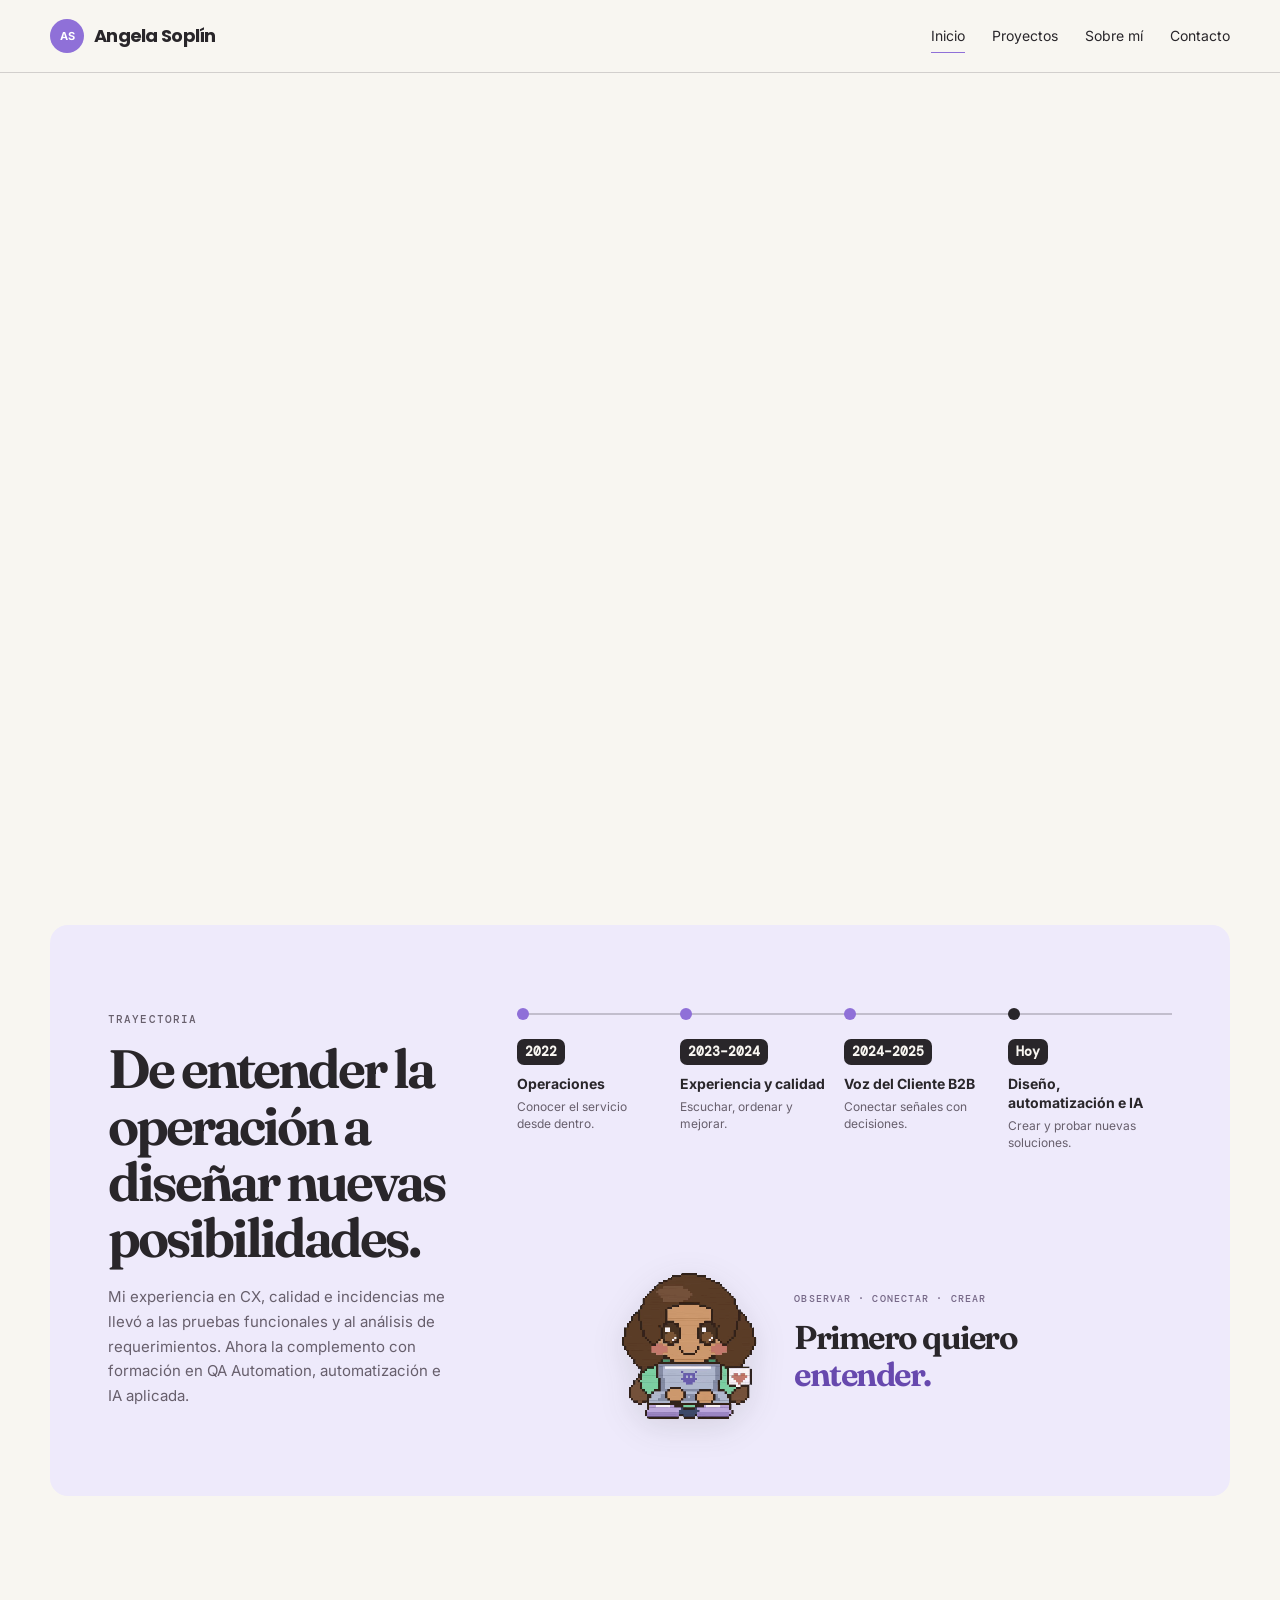
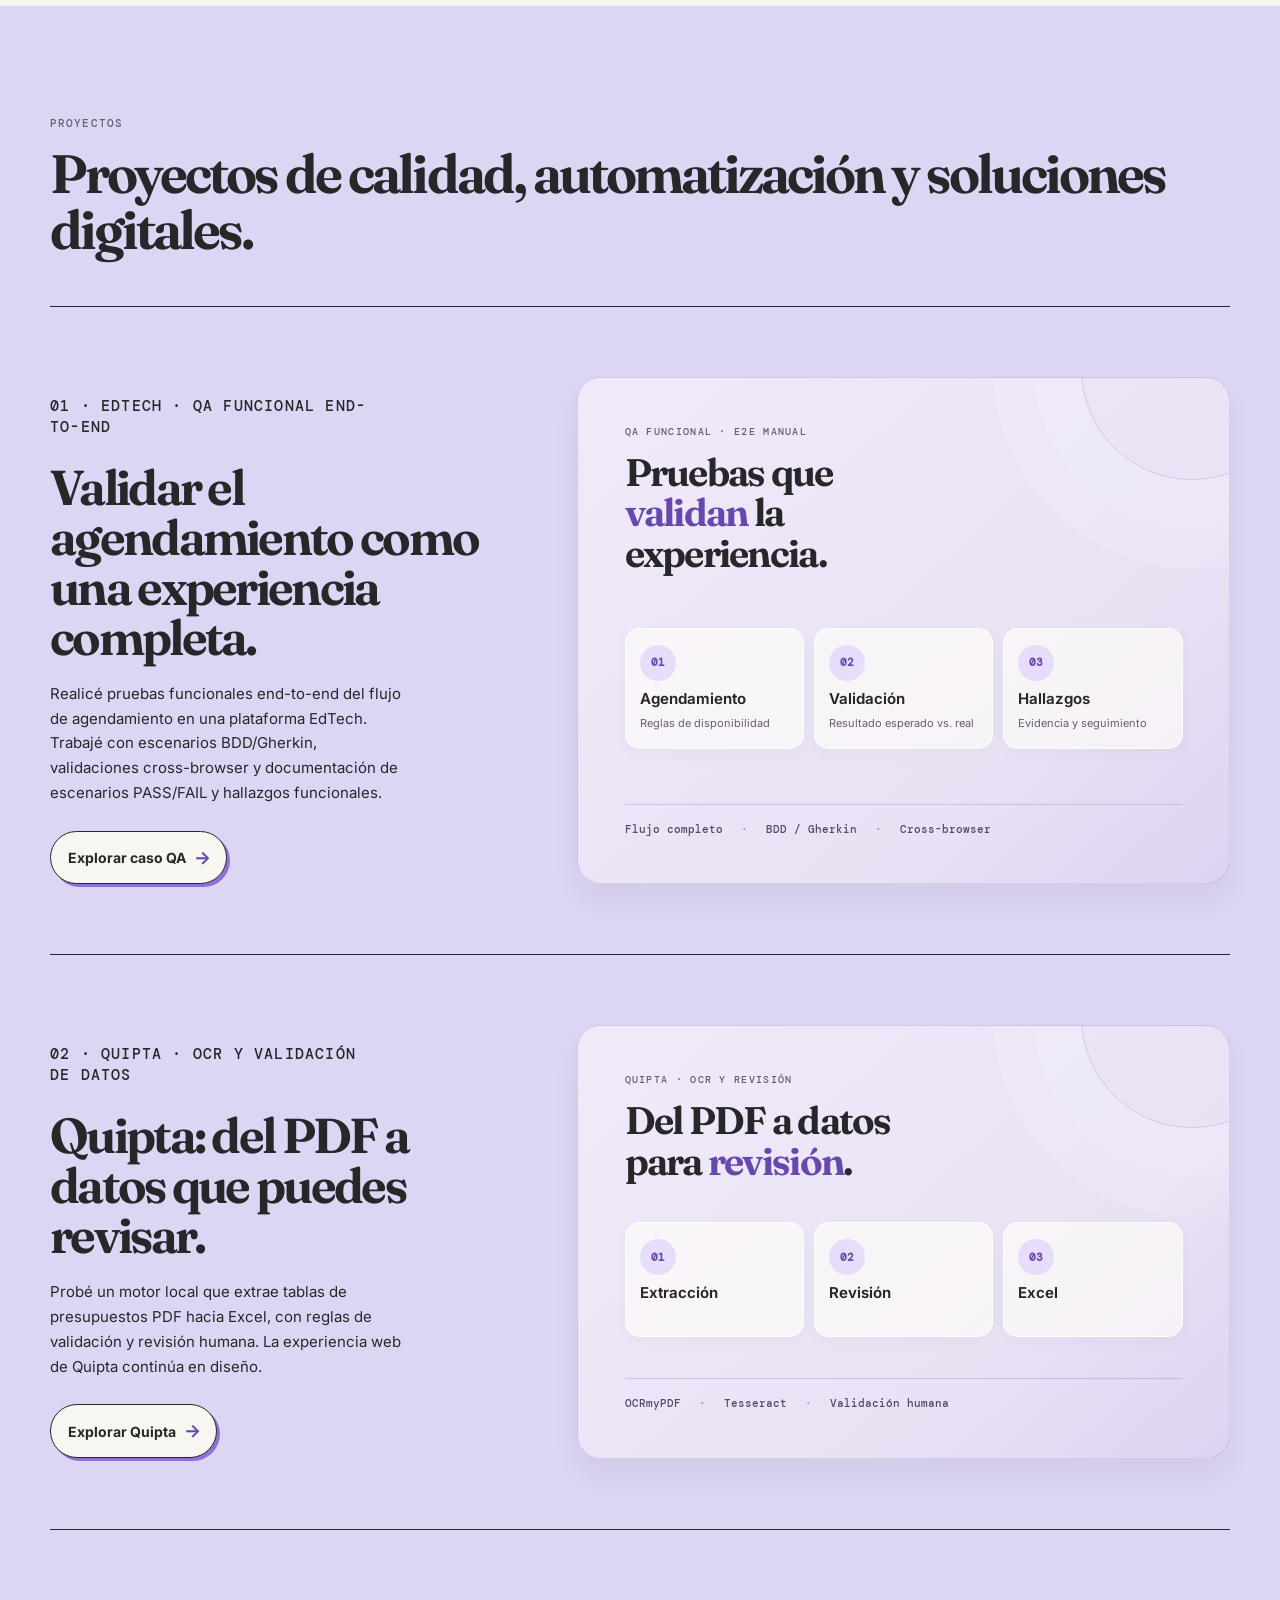
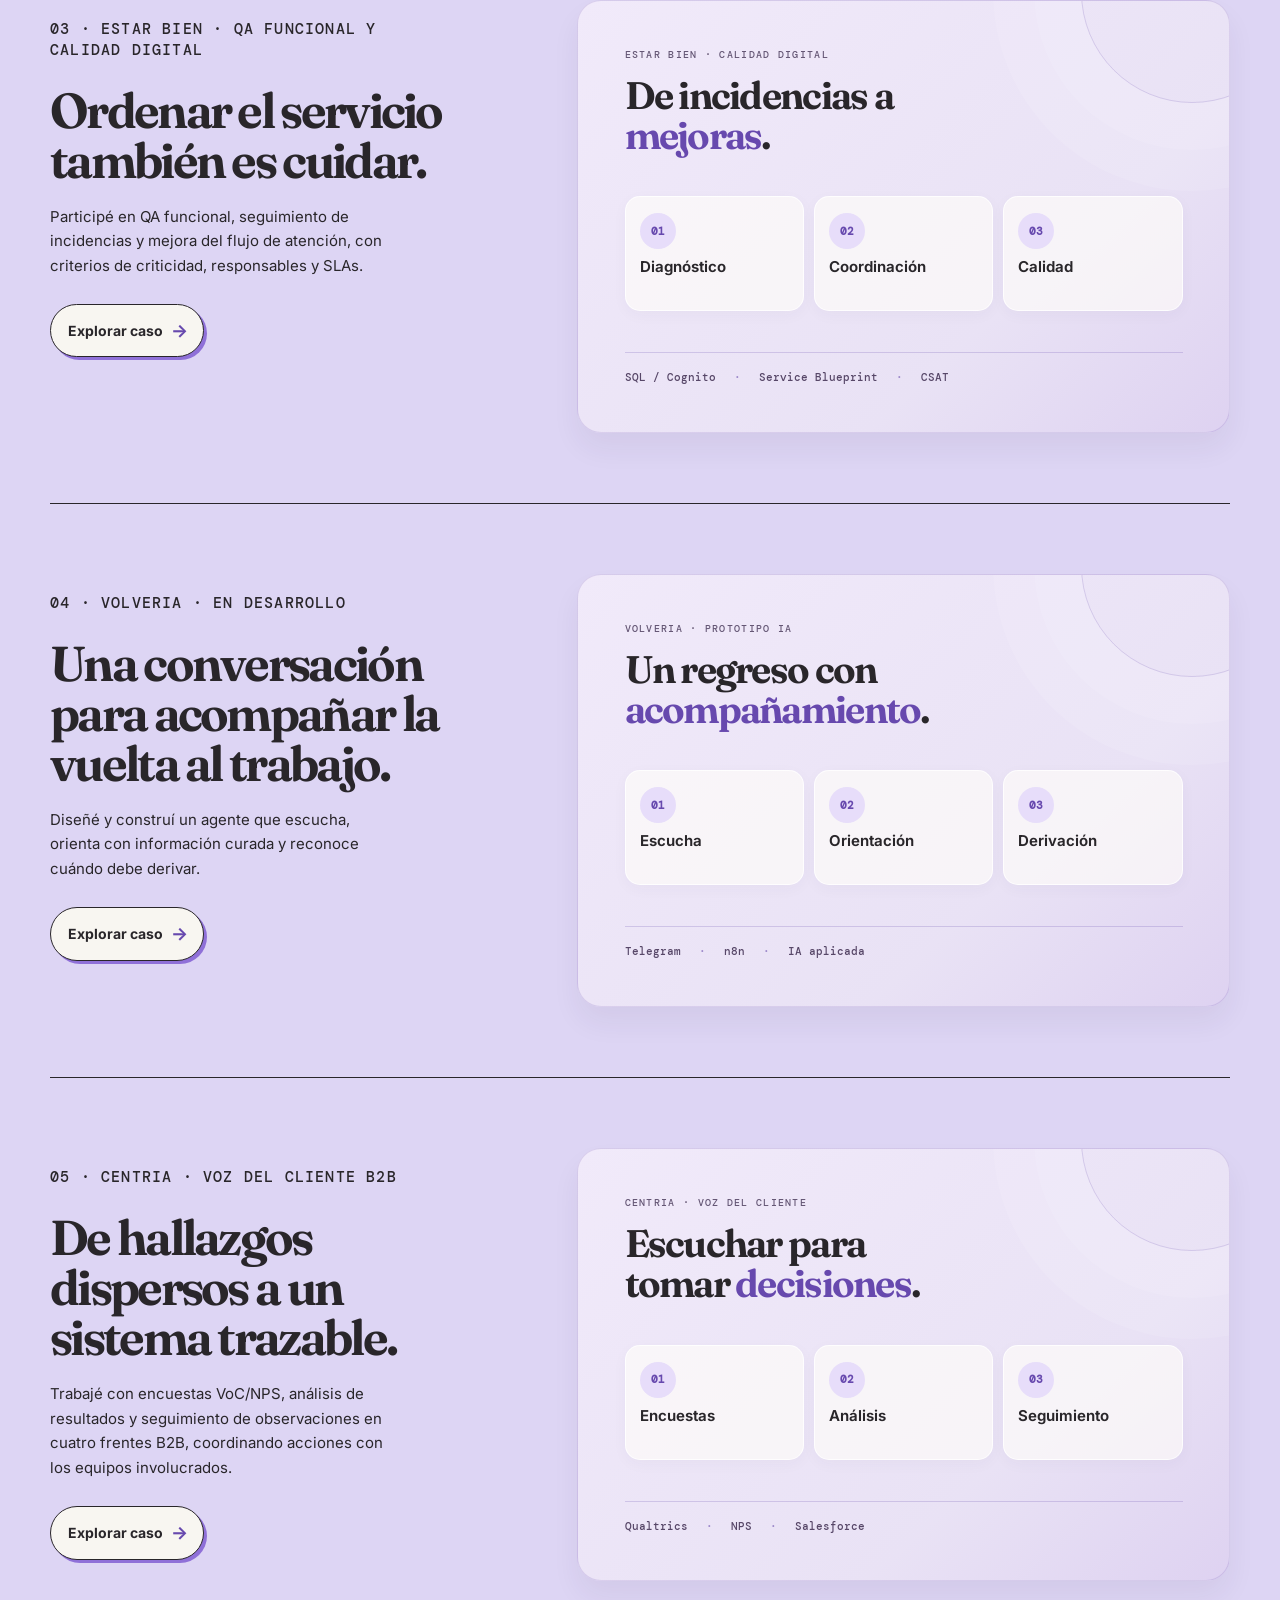
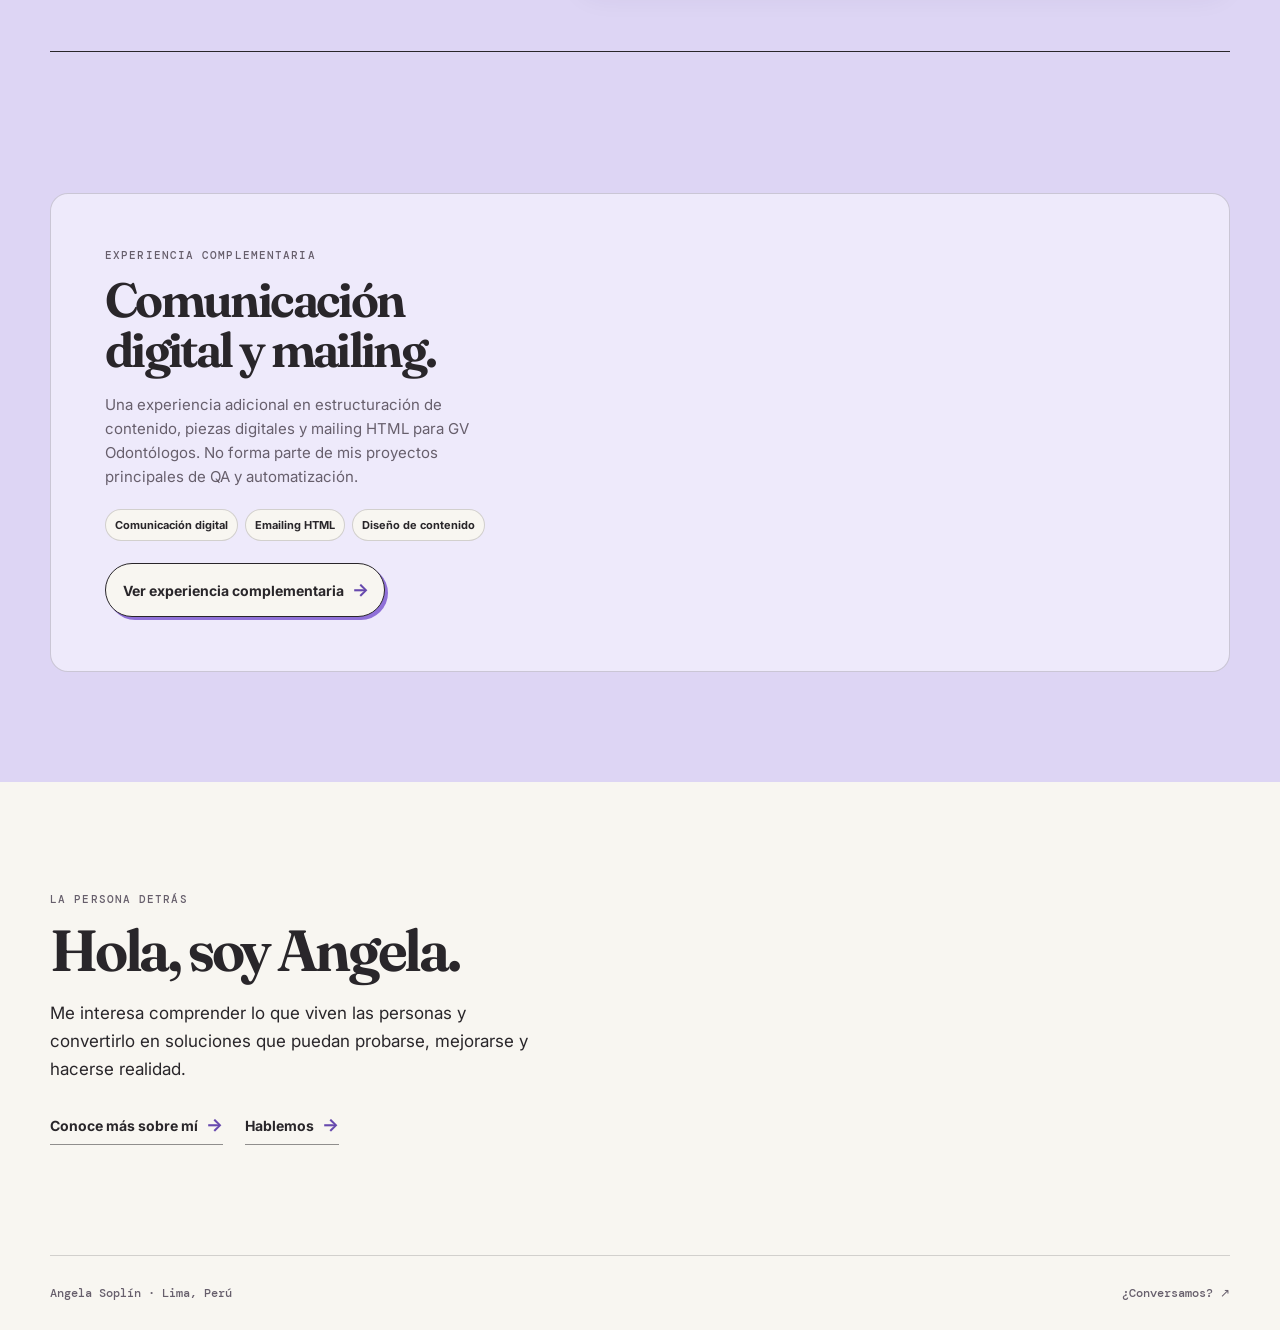
==== commit de1ca7c5: "Activar movimiento editorial global en index.html" ====
--- a/index.html
+++ b/index.html
@@ -16,6 +16,7 @@
       rel="stylesheet"
     />
     <link rel="stylesheet" href="css/styles.css" />
+    <script src="assets/site-motion.js" defer></script>
   </head>
   <body>
     <a class="skip-link" href="#contenido">Saltar al contenido</a>
@@ -265,89 +266,5 @@
     </footer>
   
     <!-- Piloto de movimiento editorial: solo Home, sin librerías externas. -->
-    <script>
-      (() => {
-        const root = document.documentElement;
-        const reducedMotion = window.matchMedia("(prefers-reduced-motion: reduce)");
-        const videos = document.querySelectorAll(".pixel-signature video");
-        const sections = [...document.querySelectorAll("[data-reveal]")];
-        let enterObserver;
-        let exitObserver;
-        let lastScrollY = window.scrollY;
-        let scrollFramePending = false;
-
-        // La dirección da personalidad al regreso: al subir, los elementos
-        // reaparecen desde arriba; al bajar, desde abajo.
-        window.addEventListener("scroll", () => {
-          if (scrollFramePending) return;
-          scrollFramePending = true;
-          window.requestAnimationFrame(() => {
-            const currentScrollY = window.scrollY;
-            const delta = currentScrollY - lastScrollY;
-            if (Math.abs(delta) >= 4) {
-              root.dataset.scrollDirection = delta < 0 ? "up" : "down";
-              lastScrollY = currentScrollY;
-            }
-            scrollFramePending = false;
-          });
-        }, { passive: true });
-
-        const configureMotion = () => {
-          const canAnimate = !reducedMotion.matches && "IntersectionObserver" in window;
-          videos.forEach((video) => {
-            if (canAnimate) {
-              video.play().catch(() => {});
-            } else {
-              video.pause();
-            }
-          });
-
-          enterObserver?.disconnect();
-          exitObserver?.disconnect();
-
-          if (!canAnimate) {
-            root.classList.remove("motion-ready");
-            sections.forEach((section) => section.classList.add("is-visible"));
-            return;
-          }
-
-          // Mantener visibles los bloques ya presentes al cargar la página.
-          // Los que están lejos se preparan para entrar al hacer scroll.
-          const viewportHeight = window.innerHeight;
-          sections.forEach((section) => {
-            const bounds = section.getBoundingClientRect();
-            const initiallyVisible = bounds.bottom > 0 && bounds.top < viewportHeight;
-            section.classList.toggle("is-visible", initiallyVisible);
-          });
-
-          enterObserver = new IntersectionObserver((entries) => {
-            entries.forEach(({ target, isIntersecting }) => {
-              if (isIntersecting) target.classList.add("is-visible");
-            });
-          }, { threshold: 0.08, rootMargin: "-5% 0px -5% 0px" });
-
-          // Se rearma solo cuando el bloque sale COMPLETAMENTE de pantalla;
-          // evita que desaparezca mientras aún está a la vista.
-          exitObserver = new IntersectionObserver((entries) => {
-            entries.forEach(({ target, isIntersecting }) => {
-              if (!isIntersecting) target.classList.remove("is-visible");
-            });
-          }, { threshold: 0, rootMargin: "15% 0px 15% 0px" });
-
-          sections.forEach((section) => {
-            enterObserver.observe(section);
-            exitObserver.observe(section);
-          });
-          root.classList.add("motion-ready");
-        };
-
-        configureMotion();
-        if (typeof reducedMotion.addEventListener === "function") {
-          reducedMotion.addEventListener("change", configureMotion);
-        } else if (typeof reducedMotion.addListener === "function") {
-          reducedMotion.addListener(configureMotion);
-        }
-      })();
-    </script>
   </body>
 </html>
--- a/css/styles.css
+++ b/css/styles.css
@@ -2819,3 +2819,11 @@
     animation: none !important;
   }
 }
+
+/* Movimiento editorial v1.1 · entrada también al regresar hacia arriba.
+   Se rearma solo cuando la sección queda completamente fuera de pantalla. */
+@media (prefers-reduced-motion: no-preference) {
+  .motion-ready[data-scroll-direction="up"] [data-reveal]:not(.is-visible) {
+    transform: translate3d(0, -17px, 0);
+  }
+}
